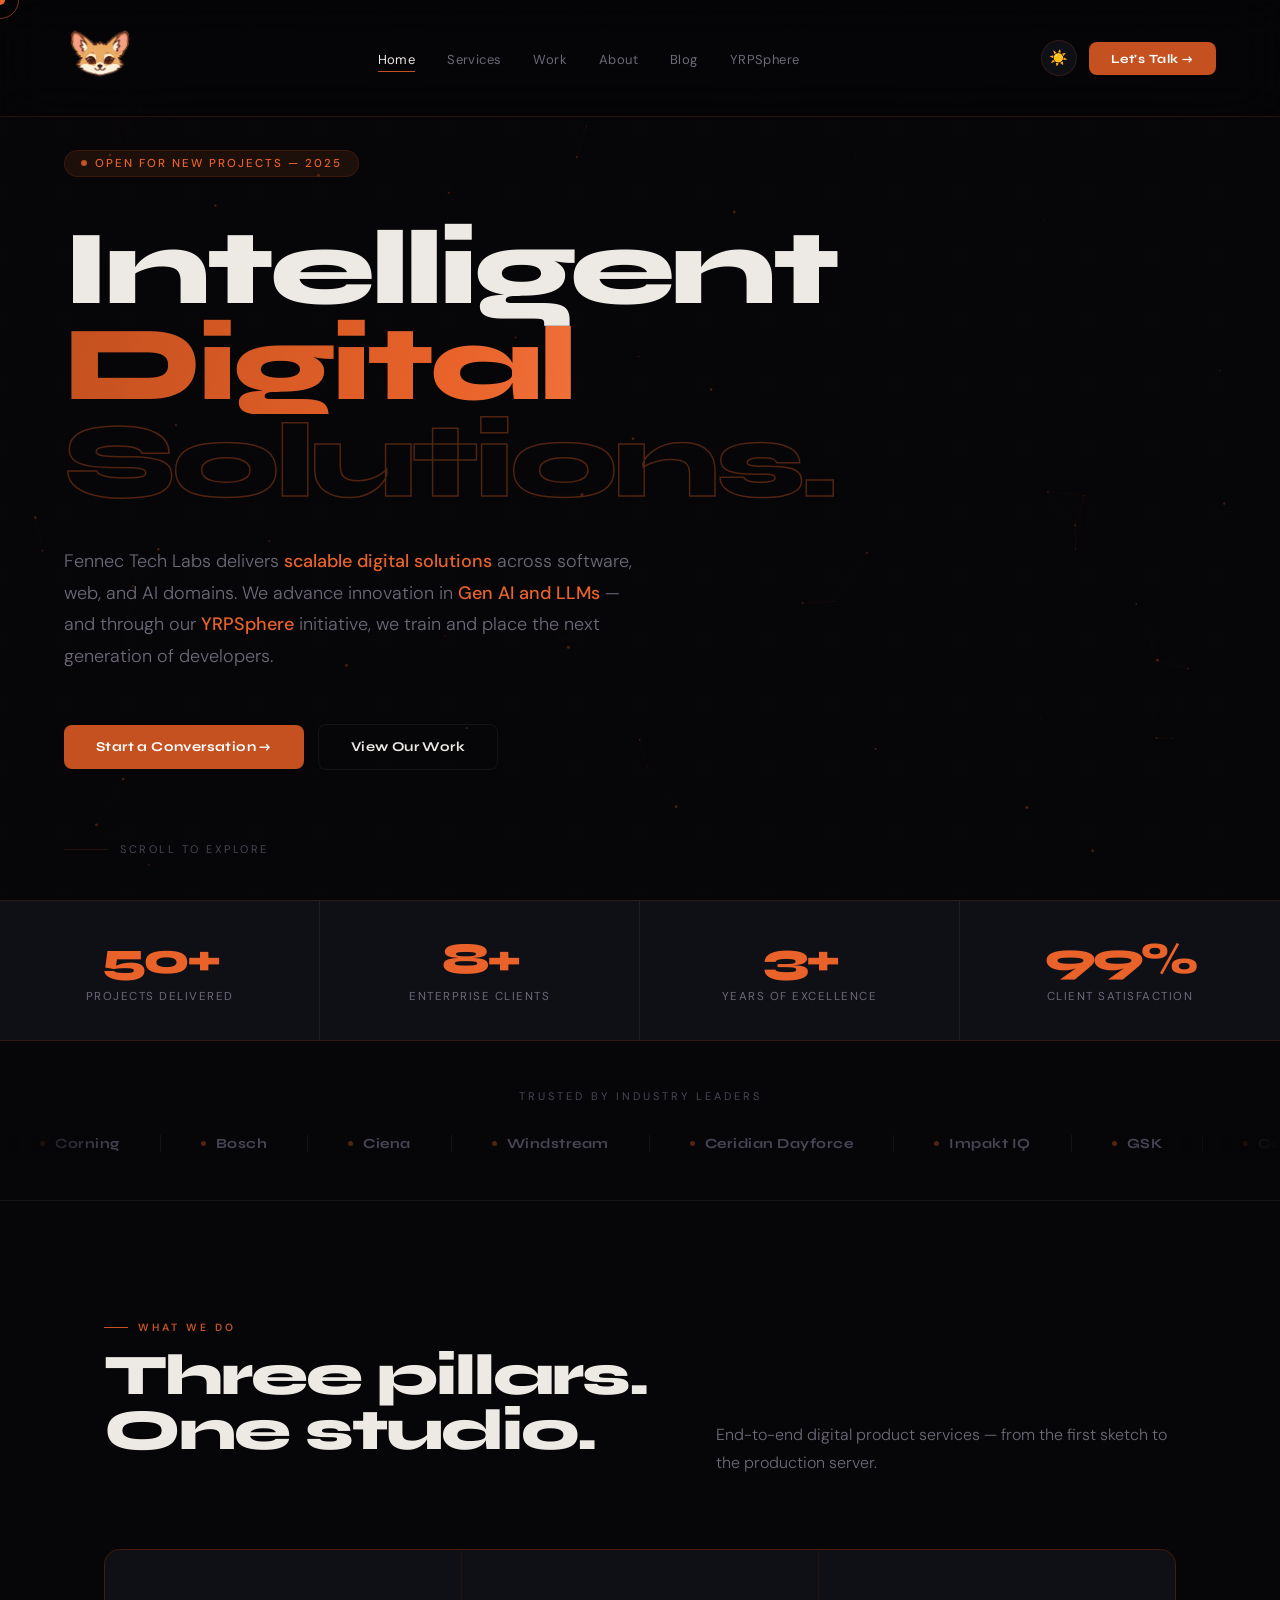
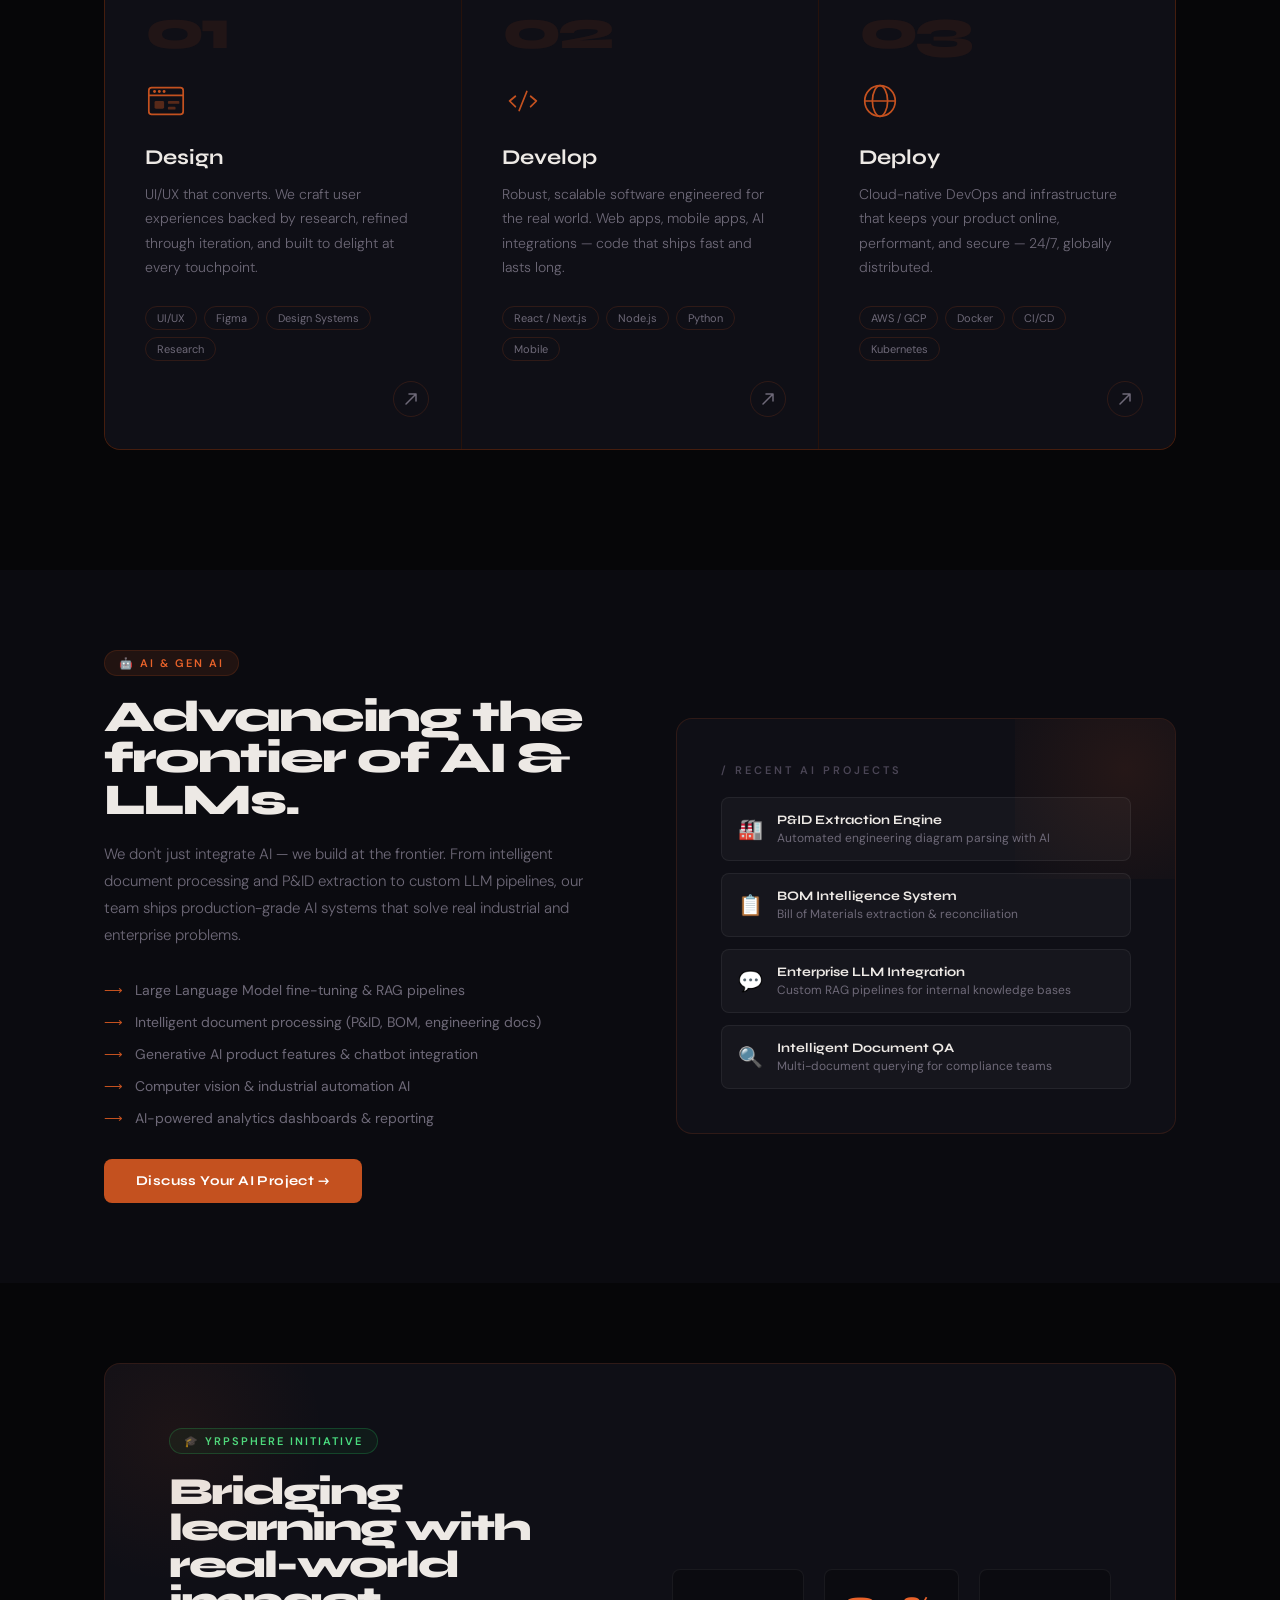
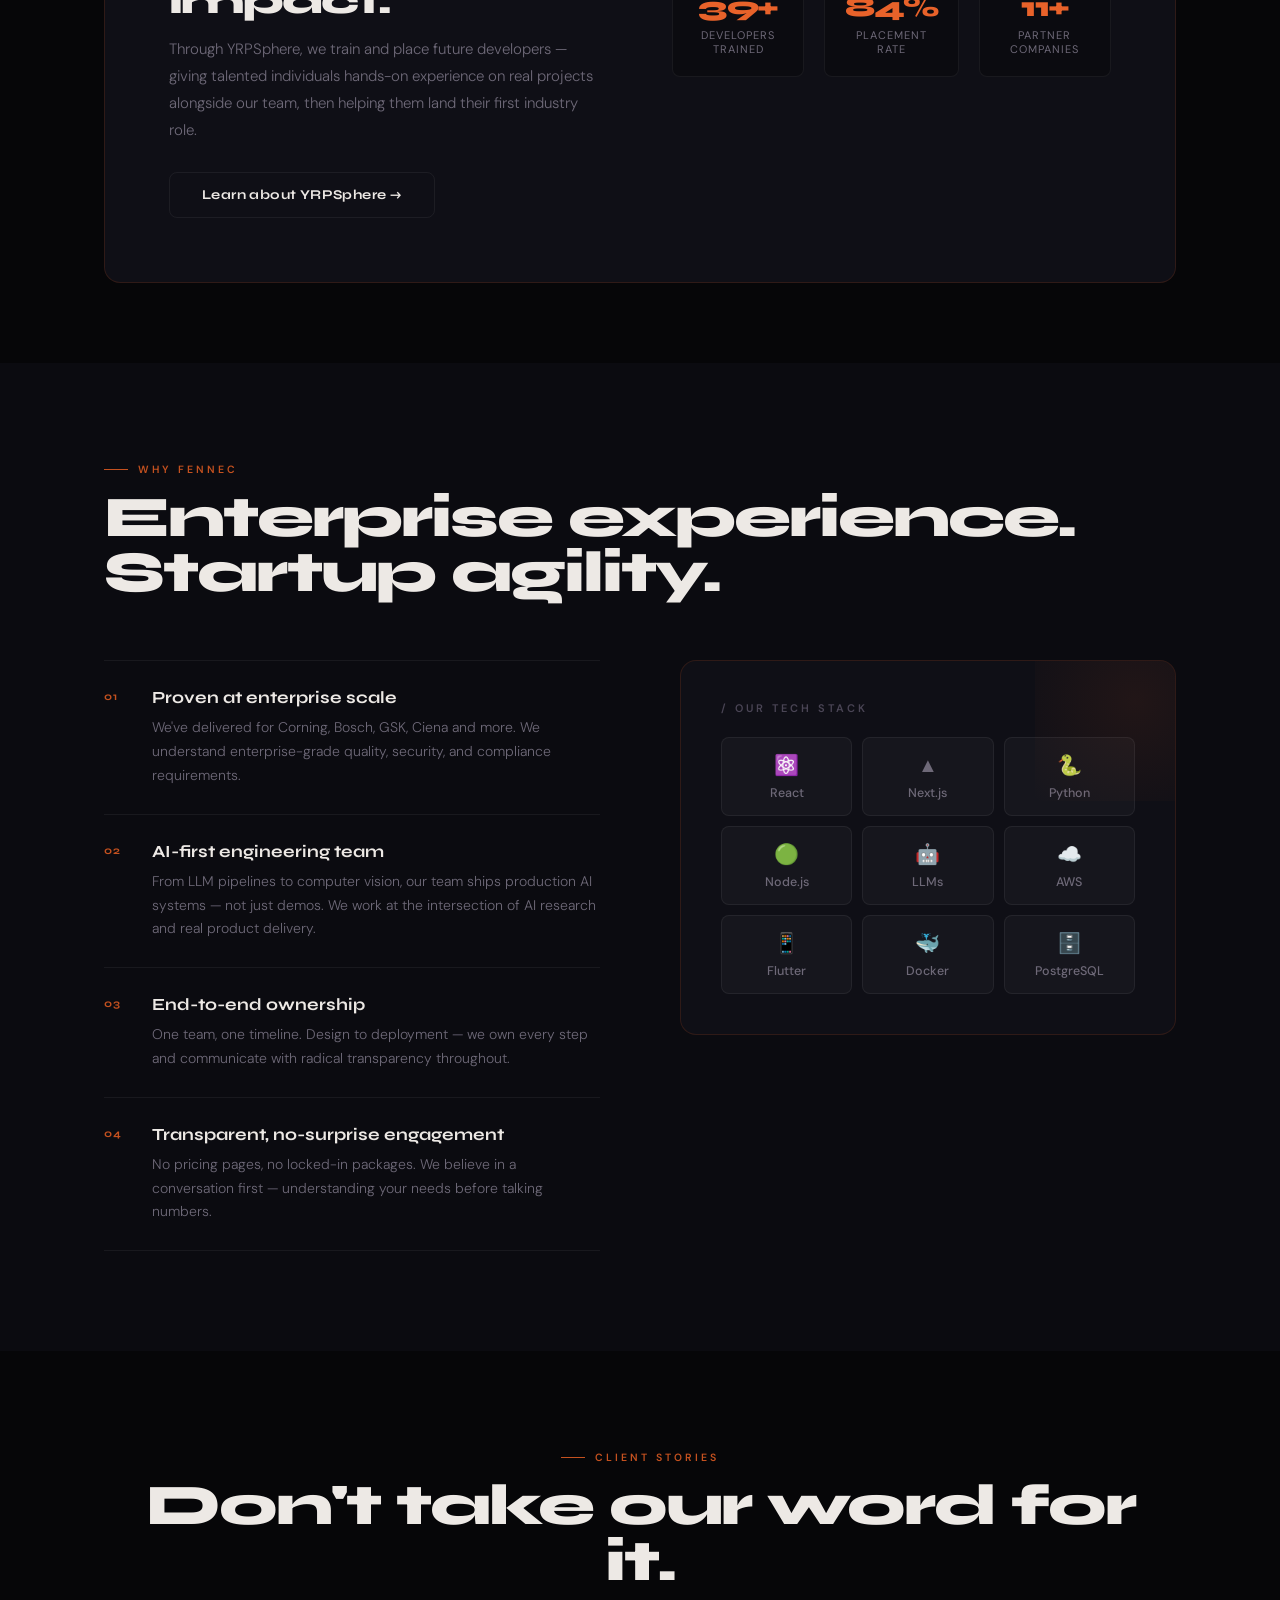
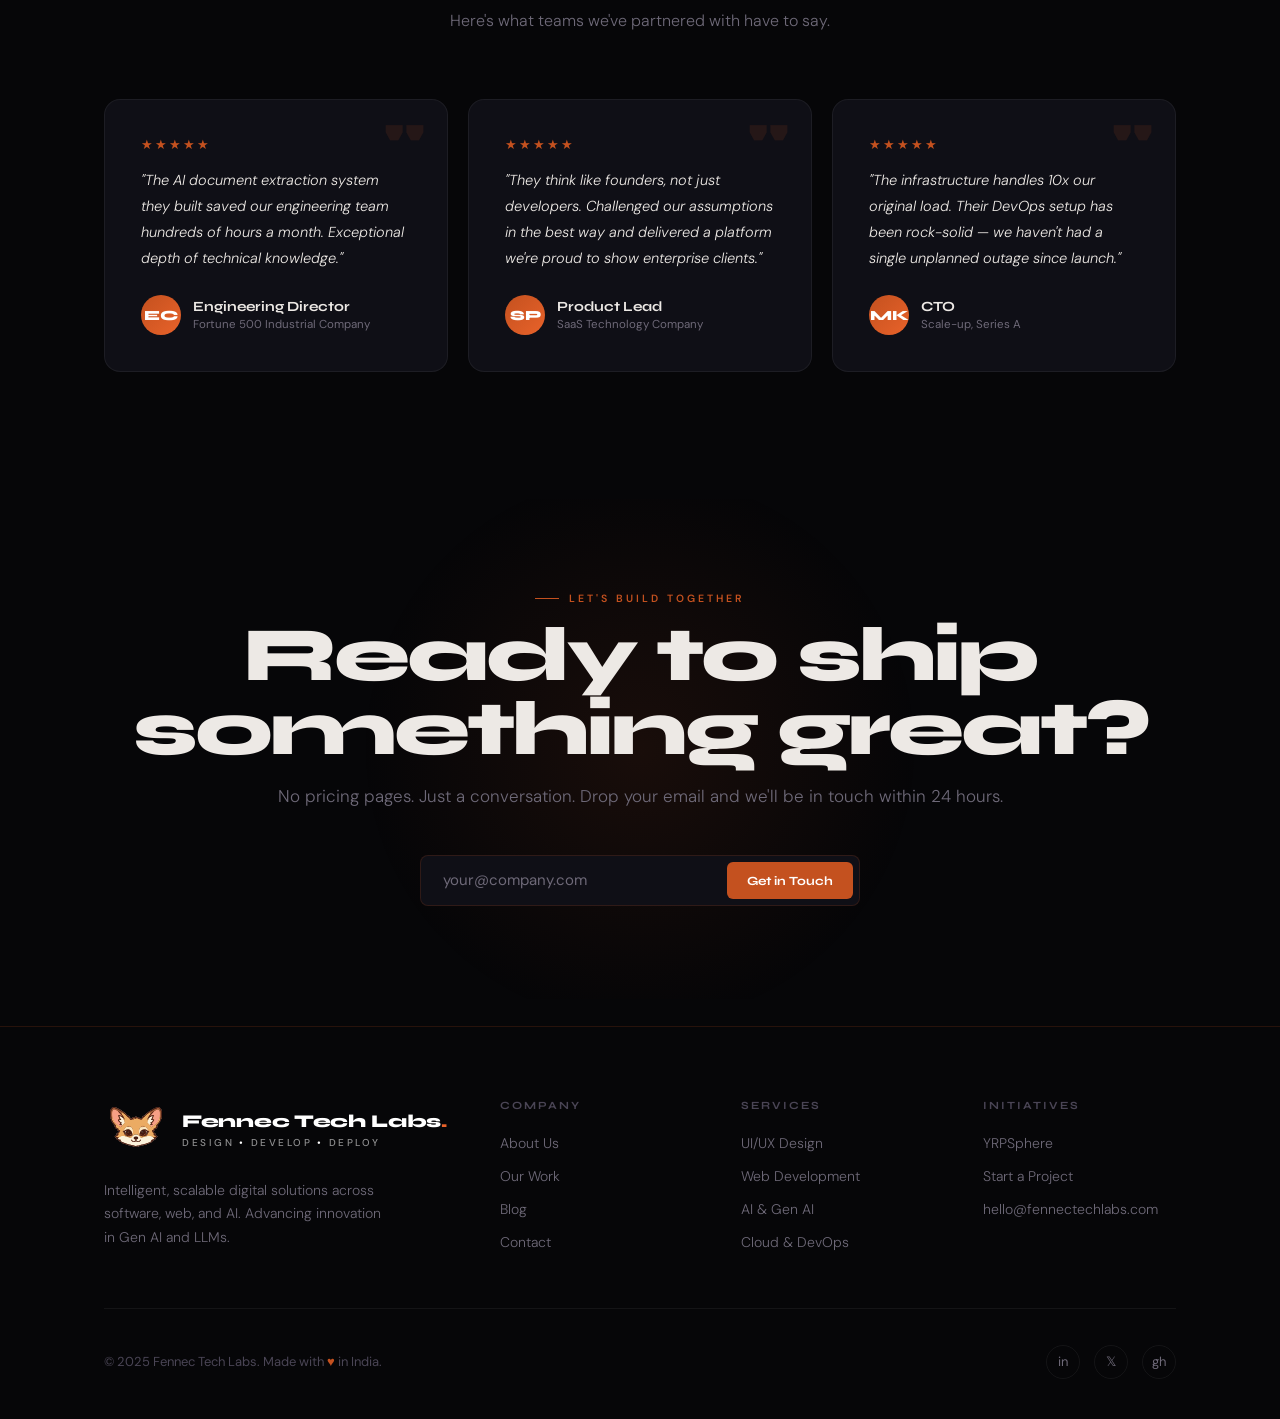
==== index.html @ 101ffbe4 "pushing the code" ====
<!doctype html>
<html lang="en" data-theme="dark">
  <head>
    <meta charset="UTF-8" />
    <meta name="viewport" content="width=device-width,initial-scale=1.0" />
    <meta
      name="description"
      content="Fennec Tech Labs — Intelligent, scalable digital solutions across Software, Web, and AI. Advancing innovation in Gen AI and LLMs."
    />
    <title>Fennec Tech Labs — Design · Develop · Deploy</title>
    <link rel="stylesheet" href="css/global.css" />
    <style>
      /* HERO */
      .hero {
        position: relative;
        z-index: 1;
        min-height: 100vh;
        display: flex;
        align-items: center;
        padding: 140px 64px 120px;
      }
      .hero-content {
        max-width: 880px;
      }
      .hero-badge {
        display: inline-flex;
        align-items: center;
        gap: 8px;
        padding: 5px 16px;
        border: 1px solid var(--border);
        border-radius: 100px;
        font-size: 11.5px;
        color: var(--fox-bright);
        letter-spacing: 2px;
        text-transform: uppercase;
        font-weight: 500;
        margin-bottom: 44px;
        background: var(--fox-dim);
        animation: fadeUp 0.8s ease both;
      }
      .badge-dot {
        width: 6px;
        height: 6px;
        background: var(--fox);
        border-radius: 50%;
        animation: blink 1.5s infinite;
      }
      @keyframes blink {
        0%,
        100% {
          opacity: 1;
          transform: scale(1);
        }
        50% {
          opacity: 0.4;
          transform: scale(0.75);
        }
      }
      .hero-headline {
        font-family: "Syne", sans-serif;
        font-size: clamp(52px, 8.5vw, 106px);
        font-weight: 800;
        line-height: 0.91;
        letter-spacing: -4px;
        margin-bottom: 36px;
        animation: fadeUp 0.8s 0.1s ease both;
      }
      .hero-headline .solid {
        display: block;
        color: var(--text);
      }
      .hero-headline .gradient {
        display: block;
        background: linear-gradient(
          100deg,
          var(--fox) 0%,
          var(--fox-bright) 50%,
          var(--fox-light) 100%
        );
        -webkit-background-clip: text;
        -webkit-text-fill-color: transparent;
        background-clip: text;
      }
      .hero-headline .outline {
        display: block;
        color: transparent;
        -webkit-text-stroke: 1.5px rgba(196, 81, 31, 0.4);
      }
      .hero-sub {
        font-size: 18px;
        color: var(--text-muted);
        line-height: 1.75;
        max-width: 580px;
        margin-bottom: 52px;
        font-weight: 300;
        animation: fadeUp 0.8s 0.2s ease both;
      }
      .hero-sub strong {
        color: var(--fox-bright);
        font-weight: 500;
      }
      .hero-actions {
        display: flex;
        gap: 14px;
        align-items: center;
        animation: fadeUp 0.8s 0.3s ease both;
      }
      .hero-scroll {
        position: absolute;
        bottom: 44px;
        left: 64px;
        display: flex;
        align-items: center;
        gap: 12px;
        font-size: 11px;
        color: var(--text-dim);
        letter-spacing: 2.5px;
        text-transform: uppercase;
        animation: fadeUp 0.8s 0.5s ease both;
      }
      .scroll-bar {
        width: 44px;
        height: 1px;
        background: var(--border);
        position: relative;
        overflow: hidden;
      }
      .scroll-bar::after {
        content: "";
        position: absolute;
        inset: 0;
        background: var(--fox);
        transform: translateX(-100%);
        animation: scrollAnim 2s infinite;
      }
      @keyframes scrollAnim {
        to {
          transform: translateX(200%);
        }
      }
      @keyframes fadeUp {
        from {
          opacity: 0;
          transform: translateY(28px);
        }
        to {
          opacity: 1;
          transform: translateY(0);
        }
      }

      /* STATS */
      .stats-bar {
        position: relative;
        z-index: 1;
        background: var(--surface);
        border-top: 1px solid var(--border);
        border-bottom: 1px solid var(--border);
        display: grid;
        grid-template-columns: repeat(4, 1fr);
      }
      .stat {
        text-align: center;
        padding: 36px 24px;
        border-right: 1px solid var(--border-sub);
      }
      .stat:last-child {
        border-right: none;
      }
      .stat-num {
        font-family: "Syne", sans-serif;
        font-size: 44px;
        font-weight: 800;
        color: var(--fox-bright);
        letter-spacing: -3px;
        line-height: 1;
        margin-bottom: 8px;
      }
      .stat-lbl {
        font-size: 11.5px;
        color: var(--text-muted);
        letter-spacing: 1.5px;
        text-transform: uppercase;
      }

      /* CLIENTS */
      .clients-strip {
        position: relative;
        z-index: 1;
        padding: 48px 0;
        border-bottom: 1px solid var(--border-sub);
      }
      .clients-label {
        text-align: center;
        font-size: 11px;
        letter-spacing: 3px;
        text-transform: uppercase;
        color: var(--text-dim);
        margin-bottom: 32px;
      }
      .marquee-wrap {
        overflow: hidden;
        position: relative;
      }
      .marquee-wrap::before,
      .marquee-wrap::after {
        content: "";
        position: absolute;
        top: 0;
        bottom: 0;
        width: 120px;
        z-index: 2;
      }
      .marquee-wrap::before {
        left: 0;
        background: linear-gradient(to right, var(--bg), transparent);
      }
      .marquee-wrap::after {
        right: 0;
        background: linear-gradient(to left, var(--bg), transparent);
      }
      .marquee-track {
        display: flex;
        gap: 0;
        animation: marquee 30s linear infinite;
        width: max-content;
      }
      @keyframes marquee {
        to {
          transform: translateX(-50%);
        }
      }
      .client-chip {
        display: flex;
        align-items: center;
        gap: 10px;
        padding: 0 40px;
        border-right: 1px solid var(--border-sub);
      }
      .client-chip:last-child {
        border-right: none;
      }
      .client-dot {
        width: 5px;
        height: 5px;
        border-radius: 50%;
        background: var(--fox);
        opacity: 0.4;
        flex-shrink: 0;
      }
      .client-name {
        font-family: "Syne", sans-serif;
        font-size: 14px;
        font-weight: 700;
        color: var(--text-dim);
        white-space: nowrap;
        letter-spacing: 0.5px;
        transition: color var(--transition);
      }
      .client-chip:hover .client-name {
        color: var(--fox-bright);
      }

      /* SERVICES */
      .services {
        padding: 120px 0;
      }
      .services-header {
        display: flex;
        justify-content: space-between;
        align-items: flex-end;
        margin-bottom: 72px;
      }
      .services-grid {
        display: grid;
        grid-template-columns: repeat(3, 1fr);
        gap: 1px;
        background: var(--border);
        border: 1px solid var(--border);
        border-radius: var(--radius-lg);
        overflow: hidden;
      }
      .service-card {
        background: var(--surface);
        padding: 52px 40px 44px;
        position: relative;
        overflow: hidden;
        transition: background var(--transition);
        cursor: none;
      }
      .service-card::before {
        content: "";
        position: absolute;
        inset: 0;
        background: radial-gradient(
          circle at 20% 20%,
          var(--fox-dim),
          transparent 65%
        );
        opacity: 0;
        transition: opacity 0.5s;
      }
      .service-card:hover {
        background: var(--surface2);
      }
      .service-card:hover::before {
        opacity: 1;
      }
      .svc-num {
        font-family: "Syne", sans-serif;
        font-size: 56px;
        font-weight: 800;
        color: rgba(196, 81, 31, 0.1);
        line-height: 1;
        margin-bottom: 22px;
        letter-spacing: -4px;
        transition: color 0.4s;
      }
      .service-card:hover .svc-num {
        color: rgba(196, 81, 31, 0.22);
      }
      .svc-icon {
        width: 42px;
        height: 42px;
        color: var(--fox);
        margin-bottom: 18px;
      }
      .svc-name {
        font-family: "Syne", sans-serif;
        font-size: 21px;
        font-weight: 700;
        margin-bottom: 12px;
        color: var(--text);
      }
      .svc-desc {
        font-size: 14px;
        color: var(--text-muted);
        line-height: 1.75;
        margin-bottom: 26px;
        font-weight: 300;
      }
      .svc-tags {
        display: flex;
        flex-wrap: wrap;
        gap: 7px;
        margin-bottom: 44px;
      }
      .tag {
        font-size: 11px;
        padding: 4px 11px;
        border: 1px solid var(--border);
        border-radius: 100px;
        color: var(--text-muted);
        transition: all var(--transition);
      }
      .service-card:hover .tag {
        border-color: rgba(196, 81, 31, 0.35);
        color: var(--fox-bright);
      }
      .svc-arrow {
        position: absolute;
        bottom: 32px;
        right: 32px;
        width: 36px;
        height: 36px;
        border: 1px solid var(--border);
        border-radius: 50%;
        display: flex;
        align-items: center;
        justify-content: center;
        color: var(--text-muted);
        transition: all 0.35s;
      }
      .service-card:hover .svc-arrow {
        border-color: var(--fox);
        color: var(--fox);
        transform: rotate(-45deg);
      }

      /* AI HIGHLIGHT */
      .ai-band {
        padding: 80px 0;
        background: var(--bg2);
      }
      .ai-inner {
        display: grid;
        grid-template-columns: 1fr 1fr;
        gap: 72px;
        align-items: center;
      }
      .ai-badge {
        display: inline-flex;
        align-items: center;
        gap: 8px;
        padding: 5px 14px;
        border: 1px solid var(--border);
        border-radius: 100px;
        font-size: 11px;
        color: var(--fox-bright);
        letter-spacing: 2px;
        text-transform: uppercase;
        font-weight: 600;
        background: var(--fox-dim);
        margin-bottom: 20px;
      }
      .ai-title {
        font-family: "Syne", sans-serif;
        font-size: clamp(28px, 3.5vw, 44px);
        font-weight: 800;
        letter-spacing: -2px;
        line-height: 0.95;
        color: var(--text);
        margin-bottom: 20px;
      }
      .ai-desc {
        font-size: 15px;
        color: var(--text-muted);
        line-height: 1.8;
        font-weight: 300;
        margin-bottom: 32px;
      }
      .ai-items {
        display: flex;
        flex-direction: column;
        gap: 14px;
      }
      .ai-item {
        display: flex;
        align-items: flex-start;
        gap: 12px;
        font-size: 14px;
        color: var(--text-muted);
      }
      .ai-item::before {
        content: "⟶";
        color: var(--fox);
        font-size: 13px;
        flex-shrink: 0;
        margin-top: 1px;
      }
      .ai-visual {
        background: var(--surface);
        border: 1px solid var(--border);
        border-radius: var(--radius-lg);
        padding: 44px;
        position: relative;
        overflow: hidden;
      }
      .ai-visual::before {
        content: "";
        position: absolute;
        top: -60px;
        right: -60px;
        width: 220px;
        height: 220px;
        background: radial-gradient(
          circle,
          rgba(196, 81, 31, 0.12),
          transparent
        );
      }
      .ai-projects {
        display: flex;
        flex-direction: column;
        gap: 12px;
        position: relative;
        z-index: 1;
      }
      .ai-proj {
        display: flex;
        align-items: center;
        gap: 14px;
        padding: 14px 16px;
        background: rgba(255, 255, 255, 0.03);
        border: 1px solid var(--border-sub);
        border-radius: var(--radius);
        transition: border-color var(--transition);
        cursor: none;
      }
      .ai-proj:hover {
        border-color: var(--fox);
      }
      .ai-proj-icon {
        font-size: 20px;
        flex-shrink: 0;
      }
      .ai-proj-name {
        font-family: "Syne", sans-serif;
        font-size: 13px;
        font-weight: 700;
        color: var(--text);
        margin-bottom: 2px;
      }
      .ai-proj-sub {
        font-size: 12px;
        color: var(--text-muted);
      }

      /* YRPSPHERE */
      .yrp-band {
        padding: 80px 0;
      }
      .yrp-inner {
        background: var(--surface);
        border: 1px solid var(--border);
        border-radius: var(--radius-lg);
        padding: 64px;
        display: grid;
        grid-template-columns: 1fr 1fr;
        gap: 64px;
        align-items: center;
        position: relative;
        overflow: hidden;
      }
      .yrp-inner::before {
        content: "";
        position: absolute;
        top: -80px;
        left: -80px;
        width: 300px;
        height: 300px;
        background: radial-gradient(
          circle,
          rgba(196, 81, 31, 0.08),
          transparent 70%
        );
        pointer-events: none;
      }
      .yrp-badge {
        display: inline-flex;
        align-items: center;
        gap: 8px;
        padding: 5px 14px;
        border: 1px solid rgba(34, 197, 94, 0.25);
        border-radius: 100px;
        font-size: 11px;
        color: #4ade80;
        letter-spacing: 2px;
        text-transform: uppercase;
        font-weight: 600;
        background: rgba(34, 197, 94, 0.06);
        margin-bottom: 20px;
      }
      .yrp-title {
        font-family: "Syne", sans-serif;
        font-size: clamp(26px, 3vw, 40px);
        font-weight: 800;
        letter-spacing: -2px;
        line-height: 0.95;
        color: var(--text);
        margin-bottom: 16px;
      }
      .yrp-desc {
        font-size: 15px;
        color: var(--text-muted);
        line-height: 1.8;
        font-weight: 300;
        margin-bottom: 28px;
      }
      .yrp-stats {
        display: grid;
        grid-template-columns: repeat(3, 1fr);
        gap: 20px;
      }
      .yrp-stat {
        text-align: center;
        padding: 20px;
        background: var(--bg2);
        border: 1px solid var(--border-sub);
        border-radius: var(--radius);
      }
      .yrp-stat-n {
        font-family: "Syne", sans-serif;
        font-size: 28px;
        font-weight: 800;
        color: var(--fox-bright);
        letter-spacing: -1.5px;
      }
      .yrp-stat-l {
        font-size: 11px;
        color: var(--text-muted);
        letter-spacing: 1px;
        text-transform: uppercase;
        margin-top: 4px;
      }

      /* WHY */
      .why {
        padding: 100px 0;
        background: var(--bg2);
      }
      .why-inner {
        display: grid;
        grid-template-columns: 1fr 1fr;
        gap: 80px;
        align-items: start;
        margin-top: 60px;
      }
      .why-items {
        display: flex;
        flex-direction: column;
      }
      .why-item {
        padding: 26px 0;
        border-bottom: 1px solid var(--border-sub);
        display: flex;
        gap: 20px;
        cursor: none;
      }
      .why-item:first-child {
        border-top: 1px solid var(--border-sub);
      }
      .why-n {
        font-family: "Syne", sans-serif;
        font-size: 11px;
        font-weight: 700;
        color: var(--fox);
        min-width: 28px;
        padding-top: 3px;
        letter-spacing: 1px;
      }
      .why-c h3 {
        font-family: "Syne", sans-serif;
        font-size: 17px;
        font-weight: 700;
        margin-bottom: 8px;
        color: var(--text);
        transition: color var(--transition);
      }
      .why-item:hover h3 {
        color: var(--fox-bright);
      }
      .why-c p {
        font-size: 14px;
        color: var(--text-muted);
        line-height: 1.7;
        font-weight: 300;
      }
      .tech-box {
        background: var(--surface);
        border: 1px solid var(--border);
        border-radius: var(--radius-lg);
        padding: 40px;
        position: relative;
        overflow: hidden;
      }
      .tech-box::before {
        content: "";
        position: absolute;
        top: -60px;
        right: -60px;
        width: 200px;
        height: 200px;
        background: radial-gradient(
          circle,
          rgba(196, 81, 31, 0.1),
          transparent
        );
      }
      .tech-box-label {
        font-size: 11px;
        letter-spacing: 3px;
        text-transform: uppercase;
        color: var(--text-dim);
        margin-bottom: 22px;
        font-weight: 600;
      }
      .tech-grid {
        display: grid;
        grid-template-columns: repeat(3, 1fr);
        gap: 10px;
      }
      .tech-pill {
        background: rgba(255, 255, 255, 0.03);
        border: 1px solid var(--border-sub);
        border-radius: var(--radius);
        padding: 14px 10px;
        text-align: center;
        font-size: 12.5px;
        color: var(--text-muted);
        font-weight: 500;
        transition: all var(--transition);
        cursor: none;
      }
      .tech-pill:hover {
        border-color: var(--fox);
        color: var(--fox-bright);
        background: var(--fox-dim);
        transform: translateY(-2px);
      }
      .tech-pill .ti {
        font-size: 20px;
        display: block;
        margin-bottom: 7px;
      }

      /* TESTIMONIALS */
      .testimonials {
        padding: 100px 0;
      }
      .testi-header {
        text-align: center;
        margin-bottom: 64px;
      }
      .testi-header .section-sub {
        margin: 0 auto;
      }
      .testi-grid {
        display: grid;
        grid-template-columns: repeat(3, 1fr);
        gap: 20px;
      }
      .testimonial-card {
        background: var(--surface);
        border: 1px solid var(--border-sub);
        border-radius: var(--radius-lg);
        padding: 36px;
        position: relative;
        overflow: hidden;
        transition: all var(--transition);
        cursor: none;
      }
      .testimonial-card::before {
        content: '"';
        position: absolute;
        top: 14px;
        right: 22px;
        font-family: "Syne", sans-serif;
        font-size: 68px;
        color: var(--fox-dim);
        line-height: 1;
        font-weight: 800;
      }
      .testimonial-card:hover {
        border-color: var(--fox);
        transform: translateY(-4px);
        box-shadow: 0 20px 60px var(--shadow);
      }
      .stars {
        color: var(--fox);
        font-size: 13px;
        margin-bottom: 14px;
        letter-spacing: 2px;
      }
      .testi-text {
        font-size: 14.5px;
        color: var(--text);
        line-height: 1.8;
        margin-bottom: 24px;
        font-weight: 300;
        font-style: italic;
      }
      .testi-author {
        display: flex;
        align-items: center;
        gap: 12px;
      }
      .testi-avatar {
        width: 40px;
        height: 40px;
        border-radius: 50%;
        background: linear-gradient(135deg, var(--fox), var(--fox-bright));
        display: flex;
        align-items: center;
        justify-content: center;
        font-family: "Syne", sans-serif;
        font-weight: 800;
        font-size: 14px;
        color: white;
        flex-shrink: 0;
      }
      .testi-name {
        font-family: "Syne", sans-serif;
        font-size: 14px;
        font-weight: 700;
        color: var(--text);
        margin-bottom: 2px;
      }
      .testi-role {
        font-size: 11.5px;
        color: var(--text-muted);
      }

      /* CTA */
      .cta-band {
        padding: 120px 0;
        text-align: center;
        position: relative;
        overflow: hidden;
      }
      .cta-band::before {
        content: "";
        position: absolute;
        top: 50%;
        left: 50%;
        transform: translate(-50%, -50%);
        width: 700px;
        height: 500px;
        background: radial-gradient(
          circle,
          rgba(196, 81, 31, 0.1),
          transparent 65%
        );
        pointer-events: none;
      }
      .cta-title {
        font-family: "Syne", sans-serif;
        font-size: clamp(38px, 6vw, 78px);
        font-weight: 800;
        letter-spacing: -3px;
        line-height: 0.96;
        margin-bottom: 18px;
        color: var(--text);
        position: relative;
        z-index: 1;
      }
      .cta-sub {
        font-size: 17px;
        color: var(--text-muted);
        margin-bottom: 48px;
        font-weight: 300;
        position: relative;
        z-index: 1;
      }
      .cta-email {
        display: inline-flex;
        align-items: center;
        gap: 12px;
        background: var(--surface);
        border: 1px solid var(--border);
        border-radius: var(--radius);
        padding: 6px 6px 6px 22px;
        max-width: 440px;
        width: 90%;
        position: relative;
        z-index: 1;
        transition: border-color var(--transition);
      }
      .cta-email:focus-within {
        border-color: var(--fox);
        box-shadow: 0 0 24px var(--fox-dim);
      }
      .cta-email input {
        background: none;
        border: none;
        outline: none;
        font-family: "DM Sans", sans-serif;
        font-size: 15px;
        color: var(--text);
        flex: 1;
        min-width: 0;
      }
      .cta-email input::placeholder {
        color: var(--text-muted);
      }
      .cta-email button {
        font-family: "Syne", sans-serif;
        font-size: 12.5px;
        font-weight: 700;
        padding: 11px 20px;
        background: var(--fox);
        color: white;
        border: none;
        border-radius: 6px;
        cursor: none;
        transition: all var(--transition);
      }
      .cta-email button:hover {
        background: var(--fox-bright);
        box-shadow: 0 0 20px var(--fox-glow);
      }

      @media (max-width: 1000px) {
        .ai-inner,
        .yrp-inner,
        .why-inner {
          grid-template-columns: 1fr;
          gap: 48px;
        }
      }
      @media (max-width: 900px) {
        .hero {
          padding: 140px 24px 100px;
        }
        .hero-scroll {
          left: 24px;
        }
        .stats-bar {
          grid-template-columns: repeat(2, 1fr);
        }
        .stat:nth-child(2) {
          border-right: none;
        }
        .stat:nth-child(3) {
          border-right: 1px solid var(--border-sub);
        }
        .services-grid {
          grid-template-columns: 1fr;
        }
        .testi-grid {
          grid-template-columns: 1fr;
        }
        .services-header {
          flex-direction: column;
          gap: 20px;
          align-items: flex-start;
        }
      }
    </style>
  </head>
  <body>
    <div class="cursor" id="cursor"></div>
    <div class="cursor-ring" id="cursorRing"></div>
    <canvas id="grid-canvas"></canvas>

    <nav>
      <a href="index.html" class="fnc-nav-logo">
        <span class="fnc-spark"></span><span class="fnc-spark"></span>
        <span class="fnc-spark"></span><span class="fnc-spark"></span>
        <span class="fnc-spark"></span>
        <img
          src="images/fennec-logo.svg"
          class="fnc-nav-img"
          alt="Fennec Tech Labs"
        />
        <div class="fnc-nav-text">
          <span class="fnc-nav-name"
            >Fennec Tech Labs<span class="fnc-dot">.</span></span
          >
          <span class="fnc-nav-tagline"
            >Design<span class="fnc-bull">•</span>Develop<span class="fnc-bull"
              >•</span
            >Deploy</span
          >
        </div>
      </a>
      <ul class="nav-links">
        <li><a href="index.html" class="active">Home</a></li>
        <li><a href="pages/services.html">Services</a></li>
        <li><a href="pages/portfolio.html">Work</a></li>
        <li><a href="pages/about.html">About</a></li>
        <li><a href="pages/blog.html">Blog</a></li>
        <li><a href="pages/yrpsphere.html">YRPSphere</a></li>
      </ul>
      <div class="nav-right">
        <button
          class="theme-toggle"
          onclick="toggleTheme()"
          title="Toggle theme"
        >
          ☀️
        </button>
        <a href="pages/contact.html" class="nav-cta">Let's Talk →</a>
        <button class="nav-hamburger" aria-label="Menu">
          <span></span><span></span><span></span>
        </button>
      </div>
    </nav>

    <!-- HERO -->
    <section class="hero">
      <div class="hero-content">
        <div class="hero-badge">
          <span class="badge-dot"></span>Open for new projects — 2025
        </div>
        <h1 class="hero-headline">
          <span class="solid">Intelligent</span>
          <span class="gradient">Digital</span>
          <span class="outline">Solutions.</span>
        </h1>
        <p class="hero-sub">
          Fennec Tech Labs delivers
          <strong>scalable digital solutions</strong> across software, web, and
          AI domains. We advance innovation in
          <strong>Gen AI and LLMs</strong> — and through our
          <strong>YRPSphere</strong> initiative, we train and place the next
          generation of developers.
        </p>
        <div class="hero-actions">
          <a href="pages/contact.html" class="btn btn-primary"
            >Start a Conversation →</a
          >
          <a href="pages/portfolio.html" class="btn btn-outline"
            >View Our Work</a
          >
        </div>
      </div>
      <div class="hero-scroll">
        <div class="scroll-bar"></div>
        Scroll to explore
      </div>
    </section>

    <!-- STATS -->
    <div class="stats-bar section-wrap">
      <div class="stat reveal">
        <div class="stat-num" data-count="50" data-suffix="+">0</div>
        <div class="stat-lbl">Projects Delivered</div>
      </div>
      <div class="stat reveal">
        <div class="stat-num" data-count="8" data-suffix="+">0</div>
        <div class="stat-lbl">Enterprise Clients</div>
      </div>
      <div class="stat reveal">
        <div class="stat-num" data-count="3" data-suffix="+">0</div>
        <div class="stat-lbl">Years of Excellence</div>
      </div>
      <div class="stat reveal">
        <div class="stat-num" data-count="99" data-suffix="%">0</div>
        <div class="stat-lbl">Client Satisfaction</div>
      </div>
    </div>

    <!-- CLIENTS — Real companies you've worked with -->
    <div class="clients-strip section-wrap">
      <div class="clients-label">Trusted by industry leaders</div>
      <div class="marquee-wrap">
        <div class="marquee-track">
          <div class="client-chip">
            <span class="client-dot"></span
            ><span class="client-name">Corning</span>
          </div>
          <div class="client-chip">
            <span class="client-dot"></span
            ><span class="client-name">Bosch</span>
          </div>
          <div class="client-chip">
            <span class="client-dot"></span
            ><span class="client-name">Ciena</span>
          </div>
          <div class="client-chip">
            <span class="client-dot"></span
            ><span class="client-name">Windstream</span>
          </div>
          <div class="client-chip">
            <span class="client-dot"></span
            ><span class="client-name">Ceridian Dayforce</span>
          </div>
          <div class="client-chip">
            <span class="client-dot"></span
            ><span class="client-name">Impakt IQ</span>
          </div>
          <div class="client-chip">
            <span class="client-dot"></span><span class="client-name">GSK</span>
          </div>
          <!-- duplicate for seamless loop -->
          <div class="client-chip">
            <span class="client-dot"></span
            ><span class="client-name">Corning</span>
          </div>
          <div class="client-chip">
            <span class="client-dot"></span
            ><span class="client-name">Bosch</span>
          </div>
          <div class="client-chip">
            <span class="client-dot"></span
            ><span class="client-name">Ciena</span>
          </div>
          <div class="client-chip">
            <span class="client-dot"></span
            ><span class="client-name">Windstream</span>
          </div>
          <div class="client-chip">
            <span class="client-dot"></span
            ><span class="client-name">Ceridian Dayforce</span>
          </div>
          <div class="client-chip">
            <span class="client-dot"></span
            ><span class="client-name">Impakt IQ</span>
          </div>
          <div class="client-chip">
            <span class="client-dot"></span><span class="client-name">GSK</span>
          </div>
        </div>
      </div>
    </div>

    <!-- SERVICES -->
    <section class="services section-wrap">
      <div class="container">
        <div class="services-header reveal">
          <div>
            <div class="section-label">What We Do</div>
            <h2 class="section-title">Three pillars.<br />One studio.</h2>
          </div>
          <p class="section-sub">
            End-to-end digital product services — from the first sketch to the
            production server.
          </p>
        </div>
        <div class="services-grid reveal">
          <div class="service-card">
            <div class="svc-num">01</div>
            <svg class="svc-icon" viewBox="0 0 44 44" fill="none">
              <rect
                x="4"
                y="8"
                width="36"
                height="28"
                rx="3"
                stroke="currentColor"
                stroke-width="1.8"
              />
              <path d="M4 16h36" stroke="currentColor" stroke-width="1.8" />
              <circle cx="10" cy="12" r="1.5" fill="currentColor" />
              <circle cx="15" cy="12" r="1.5" fill="currentColor" />
              <circle cx="20" cy="12" r="1.5" fill="currentColor" />
              <rect
                x="10"
                y="22"
                width="10"
                height="8"
                rx="1.5"
                fill="currentColor"
                opacity=".4"
              />
              <rect
                x="24"
                y="22"
                width="12"
                height="3"
                rx="1"
                fill="currentColor"
                opacity=".4"
              />
              <rect
                x="24"
                y="28"
                width="8"
                height="3"
                rx="1"
                fill="currentColor"
                opacity=".4"
              />
            </svg>
            <div class="svc-name">Design</div>
            <p class="svc-desc">
              UI/UX that converts. We craft user experiences backed by research,
              refined through iteration, and built to delight at every
              touchpoint.
            </p>
            <div class="svc-tags">
              <span class="tag">UI/UX</span><span class="tag">Figma</span
              ><span class="tag">Design Systems</span
              ><span class="tag">Research</span>
            </div>
            <div class="svc-arrow">
              <svg width="14" height="14" viewBox="0 0 14 14" fill="none">
                <path
                  d="M2 12L12 2M12 2H5M12 2V9"
                  stroke="currentColor"
                  stroke-width="1.5"
                  stroke-linecap="round"
                />
              </svg>
            </div>
          </div>
          <div class="service-card">
            <div class="svc-num">02</div>
            <svg class="svc-icon" viewBox="0 0 44 44" fill="none">
              <path
                d="M14 17L8 22L14 28"
                stroke="currentColor"
                stroke-width="1.8"
                stroke-linecap="round"
                stroke-linejoin="round"
              />
              <path
                d="M30 17L36 22L30 28"
                stroke="currentColor"
                stroke-width="1.8"
                stroke-linecap="round"
                stroke-linejoin="round"
              />
              <path
                d="M26 12L18 32"
                stroke="currentColor"
                stroke-width="1.8"
                stroke-linecap="round"
              />
            </svg>
            <div class="svc-name">Develop</div>
            <p class="svc-desc">
              Robust, scalable software engineered for the real world. Web apps,
              mobile apps, AI integrations — code that ships fast and lasts
              long.
            </p>
            <div class="svc-tags">
              <span class="tag">React / Next.js</span
              ><span class="tag">Node.js</span><span class="tag">Python</span
              ><span class="tag">Mobile</span>
            </div>
            <div class="svc-arrow">
              <svg width="14" height="14" viewBox="0 0 14 14" fill="none">
                <path
                  d="M2 12L12 2M12 2H5M12 2V9"
                  stroke="currentColor"
                  stroke-width="1.5"
                  stroke-linecap="round"
                />
              </svg>
            </div>
          </div>
          <div class="service-card">
            <div class="svc-num">03</div>
            <svg class="svc-icon" viewBox="0 0 44 44" fill="none">
              <path
                d="M22 6C13 6 6 13 6 22s7 16 16 16 16-7 16-16S31 6 22 6Z"
                stroke="currentColor"
                stroke-width="1.8"
              />
              <path
                d="M22 6c-4 0-8 7-8 16s4 16 8 16 8-7 8-16-4-16-8-16Z"
                stroke="currentColor"
                stroke-width="1.8"
              />
              <path d="M6 22h32" stroke="currentColor" stroke-width="1.8" />
            </svg>
            <div class="svc-name">Deploy</div>
            <p class="svc-desc">
              Cloud-native DevOps and infrastructure that keeps your product
              online, performant, and secure — 24/7, globally distributed.
            </p>
            <div class="svc-tags">
              <span class="tag">AWS / GCP</span><span class="tag">Docker</span
              ><span class="tag">CI/CD</span><span class="tag">Kubernetes</span>
            </div>
            <div class="svc-arrow">
              <svg width="14" height="14" viewBox="0 0 14 14" fill="none">
                <path
                  d="M2 12L12 2M12 2H5M12 2V9"
                  stroke="currentColor"
                  stroke-width="1.5"
                  stroke-linecap="round"
                />
              </svg>
            </div>
          </div>
        </div>
      </div>
    </section>

    <!-- AI / GEN AI HIGHLIGHT -->
    <section class="ai-band section-wrap">
      <div class="container">
        <div class="ai-inner">
          <div class="reveal-left">
            <div class="ai-badge">🤖 AI & Gen AI</div>
            <h2 class="ai-title">Advancing the frontier of AI & LLMs.</h2>
            <p class="ai-desc">
              We don't just integrate AI — we build at the frontier. From
              intelligent document processing and P&ID extraction to custom LLM
              pipelines, our team ships production-grade AI systems that solve
              real industrial and enterprise problems.
            </p>
            <div class="ai-items">
              <div class="ai-item">
                Large Language Model fine-tuning & RAG pipelines
              </div>
              <div class="ai-item">
                Intelligent document processing (P&ID, BOM, engineering docs)
              </div>
              <div class="ai-item">
                Generative AI product features & chatbot integration
              </div>
              <div class="ai-item">
                Computer vision & industrial automation AI
              </div>
              <div class="ai-item">
                AI-powered analytics dashboards & reporting
              </div>
            </div>
            <a
              href="pages/contact.html"
              class="btn btn-primary"
              style="margin-top: 32px"
              >Discuss Your AI Project →</a
            >
          </div>
          <div class="reveal-right">
            <div class="ai-visual">
              <div class="tech-box-label" style="margin-bottom: 20px">
                / Recent AI Projects
              </div>
              <div class="ai-projects">
                <div class="ai-proj">
                  <span class="ai-proj-icon">🏭</span>
                  <div>
                    <div class="ai-proj-name">P&ID Extraction Engine</div>
                    <div class="ai-proj-sub">
                      Automated engineering diagram parsing with AI
                    </div>
                  </div>
                </div>
                <div class="ai-proj">
                  <span class="ai-proj-icon">📋</span>
                  <div>
                    <div class="ai-proj-name">BOM Intelligence System</div>
                    <div class="ai-proj-sub">
                      Bill of Materials extraction & reconciliation
                    </div>
                  </div>
                </div>
                <div class="ai-proj">
                  <span class="ai-proj-icon">💬</span>
                  <div>
                    <div class="ai-proj-name">Enterprise LLM Integration</div>
                    <div class="ai-proj-sub">
                      Custom RAG pipelines for internal knowledge bases
                    </div>
                  </div>
                </div>
                <div class="ai-proj">
                  <span class="ai-proj-icon">🔍</span>
                  <div>
                    <div class="ai-proj-name">Intelligent Document QA</div>
                    <div class="ai-proj-sub">
                      Multi-document querying for compliance teams
                    </div>
                  </div>
                </div>
              </div>
            </div>
          </div>
        </div>
      </div>
    </section>

    <!-- YRPSPHERE -->
    <section class="yrp-band section-wrap">
      <div class="container">
        <div class="yrp-inner reveal">
          <div>
            <div class="yrp-badge">🎓 YRPSphere Initiative</div>
            <h2 class="yrp-title">Bridging learning with real-world impact.</h2>
            <p class="yrp-desc">
              Through YRPSphere, we train and place future developers — giving
              talented individuals hands-on experience on real projects
              alongside our team, then helping them land their first industry
              role.
            </p>
            <a href="pages/contact.html" class="btn btn-outline"
              >Learn about YRPSphere →</a
            >
          </div>
          <div class="yrp-stats">
            <div class="yrp-stat">
              <div class="yrp-stat-n" data-count="40" data-suffix="+">0</div>
              <div class="yrp-stat-l">Developers Trained</div>
            </div>
            <div class="yrp-stat">
              <div class="yrp-stat-n" data-count="85" data-suffix="%">0</div>
              <div class="yrp-stat-l">Placement Rate</div>
            </div>
            <div class="yrp-stat">
              <div class="yrp-stat-n" data-count="12" data-suffix="+">0</div>
              <div class="yrp-stat-l">Partner Companies</div>
            </div>
          </div>
        </div>
      </div>
    </section>

    <!-- WHY -->
    <section class="why section-wrap">
      <div class="container">
        <div class="section-label reveal">Why Fennec</div>
        <h2 class="section-title reveal">
          Enterprise experience.<br />Startup agility.
        </h2>
        <div class="why-inner">
          <div class="why-items reveal-left">
            <div class="why-item">
              <div class="why-n">01</div>
              <div class="why-c">
                <h3>Proven at enterprise scale</h3>
                <p>
                  We've delivered for Corning, Bosch, GSK, Ciena and more. We
                  understand enterprise-grade quality, security, and compliance
                  requirements.
                </p>
              </div>
            </div>
            <div class="why-item">
              <div class="why-n">02</div>
              <div class="why-c">
                <h3>AI-first engineering team</h3>
                <p>
                  From LLM pipelines to computer vision, our team ships
                  production AI systems — not just demos. We work at the
                  intersection of AI research and real product delivery.
                </p>
              </div>
            </div>
            <div class="why-item">
              <div class="why-n">03</div>
              <div class="why-c">
                <h3>End-to-end ownership</h3>
                <p>
                  One team, one timeline. Design to deployment — we own every
                  step and communicate with radical transparency throughout.
                </p>
              </div>
            </div>
            <div class="why-item">
              <div class="why-n">04</div>
              <div class="why-c">
                <h3>Transparent, no-surprise engagement</h3>
                <p>
                  No pricing pages, no locked-in packages. We believe in a
                  conversation first — understanding your needs before talking
                  numbers.
                </p>
              </div>
            </div>
          </div>
          <div class="reveal-right">
            <div class="tech-box">
              <div class="tech-box-label">/ Our Tech Stack</div>
              <div class="tech-grid">
                <div class="tech-pill"><span class="ti">⚛️</span>React</div>
                <div class="tech-pill"><span class="ti">▲</span>Next.js</div>
                <div class="tech-pill"><span class="ti">🐍</span>Python</div>
                <div class="tech-pill"><span class="ti">🟢</span>Node.js</div>
                <div class="tech-pill"><span class="ti">🤖</span>LLMs</div>
                <div class="tech-pill"><span class="ti">☁️</span>AWS</div>
                <div class="tech-pill"><span class="ti">📱</span>Flutter</div>
                <div class="tech-pill"><span class="ti">🐳</span>Docker</div>
                <div class="tech-pill">
                  <span class="ti">🗄️</span>PostgreSQL
                </div>
              </div>
            </div>
          </div>
        </div>
      </div>
    </section>

    <!-- TESTIMONIALS -->
    <section class="testimonials section-wrap">
      <div class="container">
        <div class="testi-header reveal">
          <div class="section-label" style="justify-content: center">
            Client Stories
          </div>
          <h2 class="section-title">Don't take our word for it.</h2>
          <p class="section-sub">
            Here's what teams we've partnered with have to say.
          </p>
        </div>
        <div class="testi-grid">
          <div class="testimonial-card reveal">
            <div class="stars">★★★★★</div>
            <p class="testi-text">
              "The AI document extraction system they built saved our
              engineering team hundreds of hours a month. Exceptional depth of
              technical knowledge."
            </p>
            <div class="testi-author">
              <div class="testi-avatar">EC</div>
              <div>
                <div class="testi-name">Engineering Director</div>
                <div class="testi-role">Fortune 500 Industrial Company</div>
              </div>
            </div>
          </div>
          <div class="testimonial-card reveal">
            <div class="stars">★★★★★</div>
            <p class="testi-text">
              "They think like founders, not just developers. Challenged our
              assumptions in the best way and delivered a platform we're proud
              to show enterprise clients."
            </p>
            <div class="testi-author">
              <div class="testi-avatar">SP</div>
              <div>
                <div class="testi-name">Product Lead</div>
                <div class="testi-role">SaaS Technology Company</div>
              </div>
            </div>
          </div>
          <div class="testimonial-card reveal">
            <div class="stars">★★★★★</div>
            <p class="testi-text">
              "The infrastructure handles 10x our original load. Their DevOps
              setup has been rock-solid — we haven't had a single unplanned
              outage since launch."
            </p>
            <div class="testi-author">
              <div class="testi-avatar">MK</div>
              <div>
                <div class="testi-name">CTO</div>
                <div class="testi-role">Scale-up, Series A</div>
              </div>
            </div>
          </div>
        </div>
      </div>
    </section>

    <!-- CTA -->
    <section class="cta-band section-wrap">
      <div class="container">
        <div class="section-label reveal" style="justify-content: center">
          Let's Build Together
        </div>
        <h2 class="cta-title reveal">Ready to ship<br />something great?</h2>
        <p class="cta-sub reveal">
          No pricing pages. Just a conversation. Drop your email and we'll be in
          touch within 24 hours.
        </p>
        <div class="cta-email reveal">
          <input type="email" id="heroEmail" placeholder="your@company.com" />
          <button onclick="submitQuickEmail()">Get in Touch</button>
        </div>
      </div>
    </section>

    <!-- FOOTER -->
    <footer class="section-wrap">
      <div class="container">
        <div class="footer-grid">
          <div class="footer-brand">
            <div class="footer-logo-wrap">
              <img
                src="images/fennec-logo.svg"
                alt="Fennec Tech Labs"
                class="footer-logo-img"
              />
              <div class="footer-logo-text">
                <span class="footer-brand-name"
                  >Fennec Tech Labs<span class="footer-brand-dot">.</span></span
                >
                <span class="footer-brand-tagline"
                  >Design<span class="footer-bull">•</span>Develop<span
                    class="footer-bull"
                    >•</span
                  >Deploy</span
                >
              </div>
            </div>
            <p>
              Intelligent, scalable digital solutions across software, web, and
              AI. Advancing innovation in Gen AI and LLMs.
            </p>
          </div>
          <div class="footer-col">
            <h4>Company</h4>
            <ul>
              <li><a href="pages/about.html">About Us</a></li>
              <li><a href="pages/portfolio.html">Our Work</a></li>
              <li><a href="pages/blog.html">Blog</a></li>
              <li><a href="pages/contact.html">Contact</a></li>
            </ul>
          </div>
          <div class="footer-col">
            <h4>Services</h4>
            <ul>
              <li><a href="pages/services.html">UI/UX Design</a></li>
              <li><a href="pages/services.html">Web Development</a></li>
              <li><a href="pages/services.html">AI & Gen AI</a></li>
              <li><a href="pages/services.html">Cloud & DevOps</a></li>
            </ul>
          </div>
          <div class="footer-col">
            <h4>Initiatives</h4>
            <ul>
              <li><a href="pages/contact.html">YRPSphere</a></li>
              <li><a href="pages/contact.html">Start a Project</a></li>
              <li>
                <a href="mailto:hello@fennectechlabs.com"
                  >hello@fennectechlabs.com</a
                >
              </li>
            </ul>
          </div>
        </div>
        <div class="footer-bottom">
          <div class="footer-copy">
            © 2025 Fennec Tech Labs. Made with <span>♥</span> in India.
          </div>
          <div class="footer-socials">
            <a href="#" title="LinkedIn">in</a>
            <a href="#" title="Twitter/X">𝕏</a>
            <a href="#" title="GitHub">gh</a>
          </div>
        </div>
      </div>
    </footer>

    <script src="js/global.js"></script>
    <script>
      const SHEET_URL =
        "https://script.google.com/macros/s/AKfycbzmyO9-6W6xzQlaZLF8-ejCDDI7e7ID9I5Fd7TgjD6kwbdwnH2TH1Vf1HSTzSR_udxKvQ/exec";

      async function postToSheet(payload) {
        const res = await fetch(SHEET_URL, {
          method: "POST",
          mode: "no-cors",
          headers: { "Content-Type": "application/json" },
          body: JSON.stringify({
            ...payload,
            timestamp: new Date().toISOString(),
          }),
        });
        return true;
      }

      async function submitQuickEmail() {
        const input = document.getElementById("heroEmail");
        const email = input.value.trim();
        if (!email || !email.includes("@")) {
          showToast("Please enter a valid email address.", "⚠️");
          return;
        }
        try {
          await postToSheet({ email, source: "Hero CTA", page: "Home" });
          showToast("Got it! We'll reach out within 24 hours. 🦊", "✓");
          input.value = "";
        } catch (e) {
          showToast(
            "Something went wrong. Email us at hello@fennectechlabs.com",
            "⚠️",
          );
        }
      }
    </script>
  </body>
</html>
---- css/global.css ----
@import url('https://fonts.googleapis.com/css2?family=Syne:wght@400;500;600;700;800&family=DM+Sans:ital,opsz,wght@0,9..40,300;0,9..40,400;0,9..40,500;1,9..40,300&display=swap');

:root {
  --fox:#C4511F; --fox-bright:#E8622A; --fox-light:#ff8c5a;
  --fox-glow:rgba(196,81,31,0.45); --fox-dim:rgba(196,81,31,0.12);
  --bg:#060608; --bg2:#0b0b10; --surface:#0f0f16; --surface2:#141420;
  --border:rgba(196,81,31,0.18); --border-sub:rgba(255,255,255,0.06);
  --text:#ede9e5; --text-muted:#6e6978; --text-dim:#4a4555; --white:#ffffff;
  --shadow:rgba(0,0,0,0.5); --radius:8px; --radius-lg:16px;
  --transition:0.3s cubic-bezier(0.4,0,0.2,1);
}
[data-theme="light"] {
  --bg:#faf9f7; --bg2:#f0ede9; --surface:#ffffff; --surface2:#f5f2ee;
  --border:rgba(196,81,31,0.22); --border-sub:rgba(0,0,0,0.07);
  --text:#1c1510; --text-muted:#6b6258; --text-dim:#a09488;
  --white:#1c1510; --shadow:rgba(0,0,0,0.1); --fox-dim:rgba(196,81,31,0.07);
}
*,*::before,*::after{box-sizing:border-box;margin:0;padding:0;}
html{scroll-behavior:smooth;}
body{font-family:'DM Sans',sans-serif;background:var(--bg);color:var(--text);overflow-x:hidden;cursor:none;-webkit-font-smoothing:antialiased;transition:background .35s,color .35s;}

.cursor{position:fixed;width:10px;height:10px;background:var(--fox-bright);border-radius:50%;pointer-events:none;z-index:9999;transform:translate(-50%,-50%);transition:width .25s,height .25s;}
.cursor-ring{position:fixed;width:38px;height:38px;border:1.5px solid rgba(232,98,42,0.5);border-radius:50%;pointer-events:none;z-index:9998;transform:translate(-50%,-50%);transition:width .3s,height .3s;}
.cursor.hovered{width:18px;height:18px;}
.cursor-ring.hovered{width:56px;height:56px;opacity:.4;}
#grid-canvas{position:fixed;inset:0;z-index:0;pointer-events:none;}
::-webkit-scrollbar{width:3px;}::-webkit-scrollbar-track{background:var(--bg);}::-webkit-scrollbar-thumb{background:var(--fox);border-radius:3px;}

nav{position:fixed;top:0;left:0;right:0;z-index:200;display:flex;align-items:center;justify-content:space-between;padding:18px 64px;background:rgba(6,6,8,0.82);backdrop-filter:blur(24px);border-bottom:1px solid var(--border);transition:padding var(--transition),background .35s;}
[data-theme="light"] nav{background:rgba(250,249,247,0.88);}
nav.scrolled{padding:12px 64px;}
.nav-logo{display:flex;align-items:center;gap:11px;text-decoration:none;}
.nav-logo img{height:34px;width:auto;object-fit:contain;}
.nav-links{display:flex;gap:32px;list-style:none;align-items:center;}
.nav-links a{font-size:13px;font-weight:400;color:var(--text-muted);text-decoration:none;letter-spacing:.4px;transition:color var(--transition);position:relative;}
.nav-links a::after{content:'';position:absolute;bottom:-4px;left:0;width:0;height:1px;background:var(--fox);transition:width var(--transition);}
.nav-links a:hover,.nav-links a.active{color:var(--text);}
.nav-links a:hover::after,.nav-links a.active::after{width:100%;}
.nav-right{display:flex;align-items:center;gap:12px;}
.theme-toggle{width:36px;height:36px;border-radius:50%;border:1px solid var(--border);background:var(--surface);display:flex;align-items:center;justify-content:center;cursor:none;font-size:15px;transition:all var(--transition);flex-shrink:0;}
.theme-toggle:hover{border-color:var(--fox);background:var(--fox-dim);transform:rotate(20deg);}
.nav-cta{font-family:'Syne',sans-serif;font-size:12.5px;font-weight:700;padding:9px 22px;background:var(--fox);color:white;border:none;border-radius:var(--radius);cursor:none;letter-spacing:.5px;text-decoration:none;transition:background var(--transition),box-shadow var(--transition),transform var(--transition);white-space:nowrap;}
.nav-cta:hover{background:var(--fox-bright);box-shadow:0 0 28px var(--fox-glow);transform:translateY(-1px);}
.nav-hamburger{display:none;flex-direction:column;gap:5px;cursor:none;padding:4px;background:none;border:none;}
.nav-hamburger span{display:block;width:24px;height:1.5px;background:var(--text);border-radius:2px;transition:all .3s;}

.btn{display:inline-flex;align-items:center;gap:8px;font-family:'Syne',sans-serif;font-weight:700;font-size:13.5px;padding:14px 32px;border-radius:var(--radius);cursor:none;text-decoration:none;letter-spacing:.4px;transition:all var(--transition);border:none;}
.btn-primary{background:var(--fox);color:white;}
.btn-primary:hover{background:var(--fox-bright);box-shadow:0 0 44px var(--fox-glow);transform:translateY(-2px);}
.btn-outline{background:transparent;color:var(--text);border:1px solid var(--border-sub);}
.btn-outline:hover{border-color:var(--fox);color:var(--fox-bright);background:var(--fox-dim);}

.section-wrap{position:relative;z-index:1;}
.container{max-width:1200px;margin:0 auto;padding:0 64px;}
.section-label{font-size:10.5px;letter-spacing:3px;text-transform:uppercase;color:var(--fox);font-weight:600;margin-bottom:14px;display:flex;align-items:center;gap:10px;}
.section-label::before{content:'';width:24px;height:1px;background:var(--fox);}
.section-title{font-family:'Syne',sans-serif;font-size:clamp(34px,4.5vw,58px);font-weight:800;letter-spacing:-2px;line-height:.96;margin-bottom:18px;color:var(--text);}
.section-sub{font-size:16px;color:var(--text-muted);line-height:1.75;max-width:460px;font-weight:300;}

.reveal{opacity:0;transform:translateY(36px);transition:opacity .7s ease,transform .7s ease;}
.reveal.visible{opacity:1;transform:translateY(0);}
.reveal-left{opacity:0;transform:translateX(-36px);transition:opacity .7s ease,transform .7s ease;}
.reveal-left.visible{opacity:1;transform:translateX(0);}
.reveal-right{opacity:0;transform:translateX(36px);transition:opacity .7s ease,transform .7s ease;}
.reveal-right.visible{opacity:1;transform:translateX(0);}

.page-hero{padding:160px 0 100px;border-bottom:1px solid var(--border);}
.page-hero-sub{font-size:18px;color:var(--text-muted);line-height:1.75;font-weight:300;max-width:600px;}

footer{position:relative;z-index:1;border-top:1px solid var(--border);padding:72px 0 40px;}
.footer-grid{display:grid;grid-template-columns:1.8fr 1fr 1fr 1fr;gap:48px;padding-bottom:56px;border-bottom:1px solid var(--border-sub);margin-bottom:36px;}
.footer-brand img{height:64px;width:auto;object-fit:contain;margin-bottom:0;}
.footer-brand p{font-size:14px;color:var(--text-muted);line-height:1.7;font-weight:300;max-width:280px;}
.footer-logo-wrap{display:flex;align-items:center;gap:14px;margin-bottom:16px;}
.footer-logo-img{width:68px;height:68px;object-fit:contain;flex-shrink:0;}
.footer-logo-text{display:flex;flex-direction:column;justify-content:center;}
/* ── Footer brand logo text ── */
.footer-brand-name{font-family:'Syne',sans-serif;font-size:18px;font-weight:800;letter-spacing:-.3px;line-height:1.1;color:#ffffff;}
.footer-brand-dot{color:#E8622A;}
.footer-brand-tagline{font-size:10px;letter-spacing:2.5px;text-transform:uppercase;margin-top:4px;font-weight:500;color:rgba(255,255,255,0.55);}
/* Footer — light mode */
[data-theme="light"] .footer-brand-name{color:var(--fox);}
[data-theme="light"] .footer-brand-dot{color:var(--fox);}
[data-theme="light"] .footer-brand-tagline{color:var(--text-muted);}
.footer-col h4{font-family:'Syne',sans-serif;font-size:11px;font-weight:700;letter-spacing:2px;text-transform:uppercase;color:var(--text-dim);margin-bottom:20px;}
.footer-col ul{list-style:none;display:flex;flex-direction:column;gap:12px;}
.footer-col ul a{font-size:14px;color:var(--text-muted);text-decoration:none;transition:color var(--transition);font-weight:300;}
.footer-col ul a:hover{color:var(--fox-bright);}
.footer-bottom{display:flex;justify-content:space-between;align-items:center;}
.footer-copy{font-size:13px;color:var(--text-dim);}
.footer-copy span{color:var(--fox);}
.footer-socials{display:flex;gap:14px;}
.footer-socials a{width:34px;height:34px;border:1px solid var(--border-sub);border-radius:50%;display:flex;align-items:center;justify-content:center;color:var(--text-muted);text-decoration:none;font-size:13px;transition:all var(--transition);}
.footer-socials a:hover{border-color:var(--fox);color:var(--fox-bright);background:var(--fox-dim);}

.toast{position:fixed;bottom:32px;right:32px;z-index:9000;background:var(--surface);border:1px solid var(--fox);border-radius:var(--radius);padding:16px 24px;font-size:14px;color:var(--text);display:flex;align-items:center;gap:12px;transform:translateY(80px);opacity:0;transition:all .4s cubic-bezier(.34,1.56,.64,1);box-shadow:0 8px 40px var(--shadow);}
.toast.show{transform:translateY(0);opacity:1;}
.toast-icon{color:var(--fox-bright);font-size:18px;}

@media(max-width:900px){nav{padding:16px 24px;}nav.scrolled{padding:12px 24px;}.nav-links{display:none;}.nav-hamburger{display:flex;}.container{padding:0 24px;}.footer-grid{grid-template-columns:1fr 1fr;}}
@media(max-width:600px){.footer-grid{grid-template-columns:1fr;}.footer-bottom{flex-direction:column;gap:20px;}}

/* ── Fennec Nav Logo — Animated ── */
.fnc-nav-logo{display:inline-flex;align-items:center;text-decoration:none;padding:4px 0;gap:0;position:relative;}
/* Fox — breathes at rest */
.fnc-nav-img{width:72px;height:72px;flex-shrink:0;object-fit:contain;display:block;transform-origin:50% 60%;animation:fnc-breathe 3.5s ease-in-out infinite;transition:filter .3s ease;will-change:transform,filter;}
@keyframes fnc-breathe{0%,100%{transform:scale(1) translateY(0)}50%{transform:scale(1.03) translateY(-2px)}}
/* Fox — wiggles on hover then settles */
.fnc-nav-logo:hover .fnc-nav-img{animation:fnc-wiggle .55s cubic-bezier(.36,.07,.19,.97) forwards,fnc-breathe 3.5s ease-in-out infinite .55s;filter:drop-shadow(0 4px 18px rgba(196,81,31,0.55)) drop-shadow(0 0 8px rgba(232,98,42,0.3));}
@keyframes fnc-wiggle{0%{transform:scale(1) rotate(0deg) translateY(0)}15%{transform:scale(1.18) rotate(-12deg) translateY(-4px)}30%{transform:scale(1.22) rotate(10deg) translateY(-6px)}45%{transform:scale(1.18) rotate(-8deg) translateY(-4px)}60%{transform:scale(1.15) rotate(5deg) translateY(-3px)}80%{transform:scale(1.1) rotate(-2deg) translateY(-2px)}100%{transform:scale(1.1) rotate(0deg) translateY(-2px)}}
/* Spark particles */
.fnc-spark{position:absolute;width:4px;height:4px;border-radius:50%;background:var(--fox-bright);pointer-events:none;opacity:0;transform:scale(0);top:50%;left:36px;}
.fnc-nav-logo:hover .fnc-spark{animation:fnc-spark-fly .7s ease forwards;}
.fnc-nav-logo:hover .fnc-spark:nth-child(1){animation-delay:.04s;--sdx:-28px;--sdy:-22px;}
.fnc-nav-logo:hover .fnc-spark:nth-child(2){animation-delay:.09s;--sdx:26px;--sdy:-18px;background:var(--fox-light);}
.fnc-nav-logo:hover .fnc-spark:nth-child(3){animation-delay:.07s;--sdx:-22px;--sdy:14px;background:var(--fox);}
.fnc-nav-logo:hover .fnc-spark:nth-child(4){animation-delay:.14s;--sdx:20px;--sdy:-28px;width:3px;height:3px;}
.fnc-nav-logo:hover .fnc-spark:nth-child(5){animation-delay:.11s;--sdx:32px;--sdy:10px;width:3px;height:3px;background:var(--fox-light);}
@keyframes fnc-spark-fly{0%{opacity:1;transform:scale(1) translate(0,0)}100%{opacity:0;transform:scale(0) translate(var(--sdx),var(--sdy))}}
/* Text panel */
.fnc-nav-text{overflow:visible;max-width:0;opacity:0;margin-left:0;display:flex;flex-direction:column;justify-content:center;white-space:nowrap;clip-path:inset(0);transition:max-width .5s cubic-bezier(.34,1.1,.64,1),margin-left .5s cubic-bezier(.34,1.1,.64,1),opacity .01s linear .01s;}
.fnc-nav-logo:hover .fnc-nav-text{max-width:360px;opacity:1;margin-left:13px;clip-path:inset(-20px -20px -20px 0);transition:max-width .5s cubic-bezier(.34,1.1,.64,1),margin-left .5s cubic-bezier(.34,1.1,.64,1),opacity .15s linear .08s;}
.fnc-nav-name{font-family:'Syne',sans-serif;font-size:18px;font-weight:800;letter-spacing:-.3px;line-height:1.05;color:#ffffff;-webkit-text-fill-color:#ffffff;transform:translateY(8px);opacity:0;transition:transform .4s cubic-bezier(.34,1.56,.64,1) .12s,opacity .3s ease .12s;}
.fnc-nav-logo:hover .fnc-nav-name{transform:translateY(0);opacity:1;}
/* Dot — always orange */
.fnc-dot{color:#E8622A !important;-webkit-text-fill-color:#E8622A !important;}
/* Tagline — dark: white-muted. Light: fox-muted */
.fnc-nav-tagline{font-size:10px;letter-spacing:2.5px;text-transform:uppercase;color:rgba(255,255,255,0.55);font-weight:500;margin-top:5px;transform:translateY(6px);opacity:0;display:flex;align-items:center;gap:5px;transition:transform .4s cubic-bezier(.34,1.4,.64,1) .24s,opacity .3s ease .24s;}
.fnc-nav-logo:hover .fnc-nav-tagline{transform:translateY(0);opacity:1;}
/* Nav bullet • */
.fnc-bull{color:#ffffff;margin:0 5px;font-size:11px;transition:color .3s;}
[data-theme="light"] .fnc-bull{color:var(--fox);}
/* Footer bullet • */
.footer-bull{color:#ffffff;margin:0 5px;font-size:10px;transition:color .3s;}
[data-theme="light"] .footer-bull{color:var(--fox);}
/* Light mode overrides */
[data-theme="light"] .fnc-nav-name{color:var(--fox);-webkit-text-fill-color:var(--fox);}
[data-theme="light"] .fnc-dot{color:var(--fox) !important;-webkit-text-fill-color:var(--fox) !important;}
[data-theme="light"] .fnc-nav-tagline{color:var(--text-muted);}
[data-theme="light"] .fnc-tdot{background:var(--fox);}

/* ── Human Touch Photos ── */
.team-photo-wrap{position:relative;border-radius:var(--radius-lg);overflow:hidden;}
.team-photo-wrap img{width:100%;height:340px;object-fit:cover;object-position:center;display:block;transition:transform .6s ease;}
.team-photo-wrap:hover img{transform:scale(1.04);}
.team-photo-overlay{position:absolute;inset:0;background:linear-gradient(to top,rgba(6,6,8,.82) 0%,rgba(6,6,8,.12) 55%,transparent 100%);}
.team-photo-accent{position:absolute;bottom:0;left:0;right:0;padding:22px 24px;}
.team-photo-accent span{display:block;font-family:'Syne',sans-serif;font-size:15px;font-weight:700;color:#fff;margin-bottom:4px;}
.team-photo-accent p{font-size:11.5px;color:rgba(255,255,255,.6);letter-spacing:1.5px;text-transform:uppercase;margin:0;}
.team-photo-bar{position:absolute;bottom:0;left:0;width:48px;height:3px;background:var(--fox);}
[data-theme="light"] .team-photo-overlay{background:linear-gradient(to top,rgba(15,10,5,.78) 0%,rgba(15,10,5,.08) 55%,transparent 100%);}
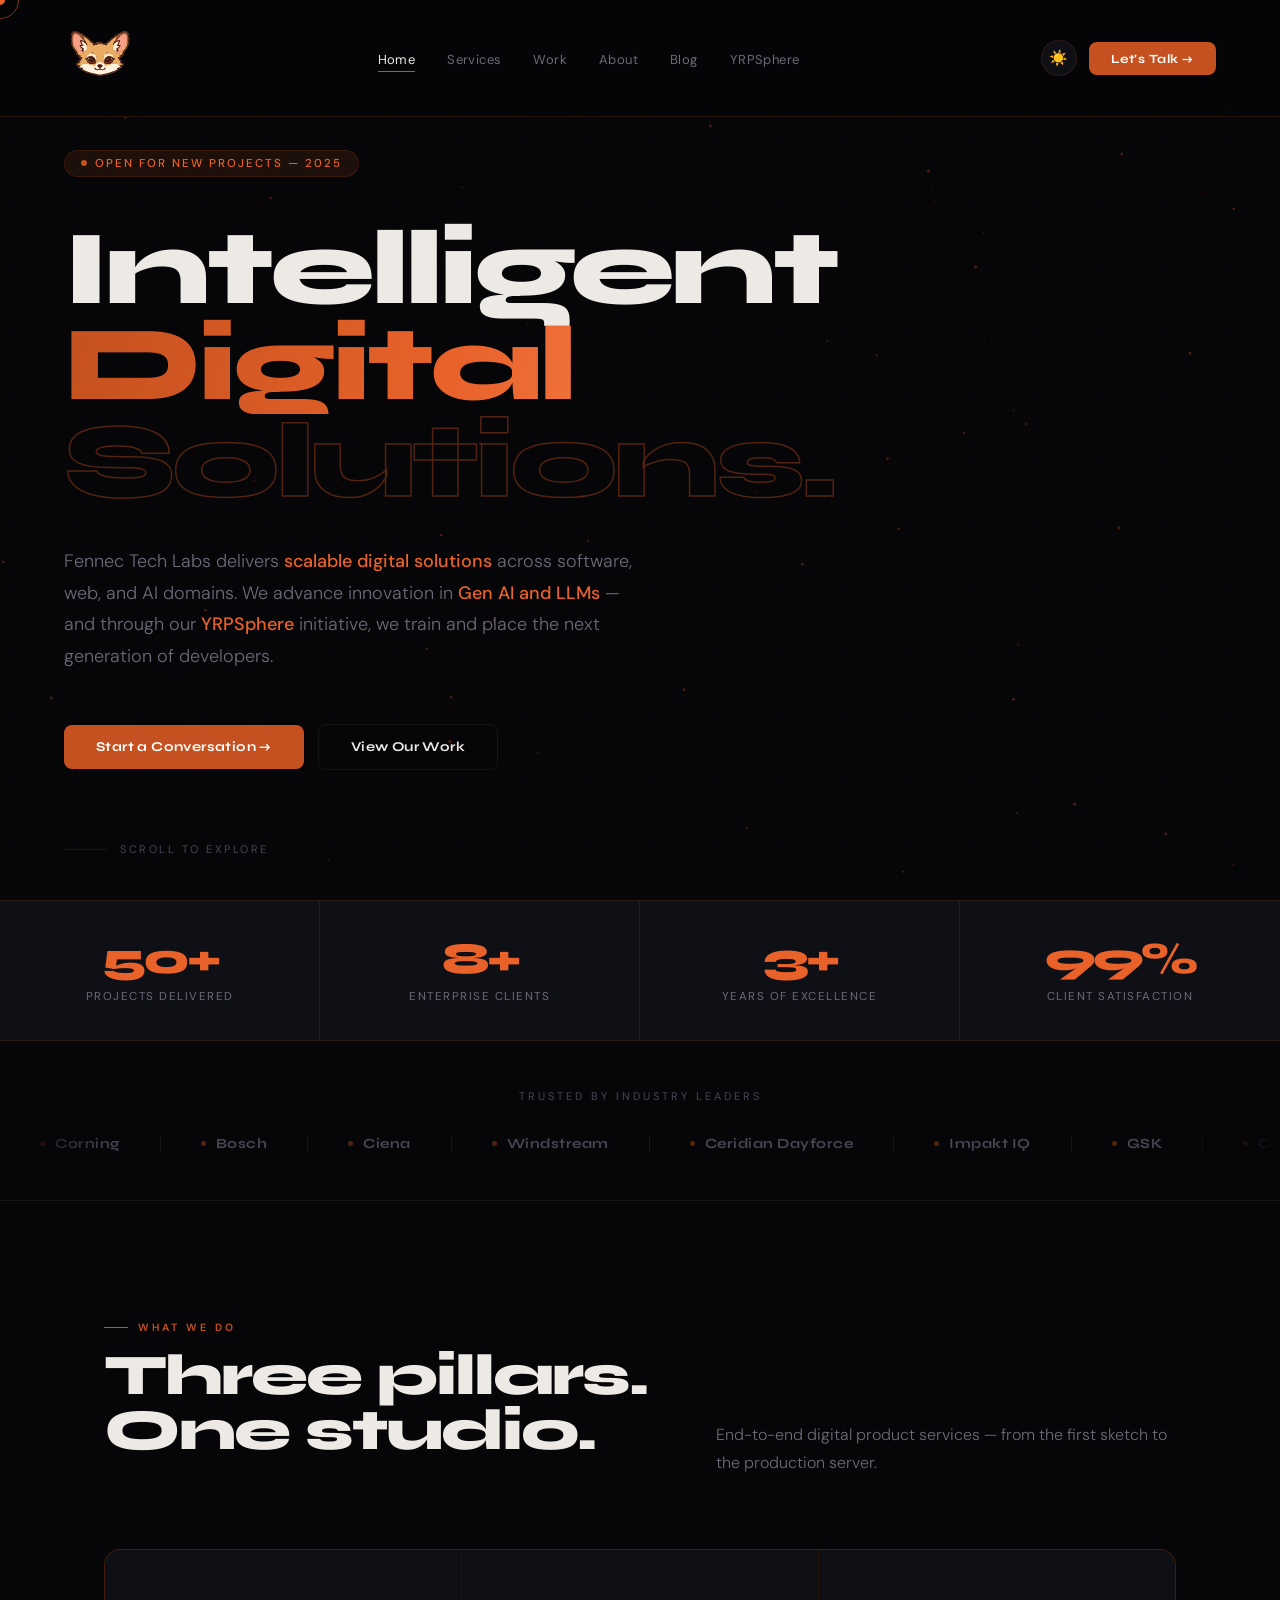
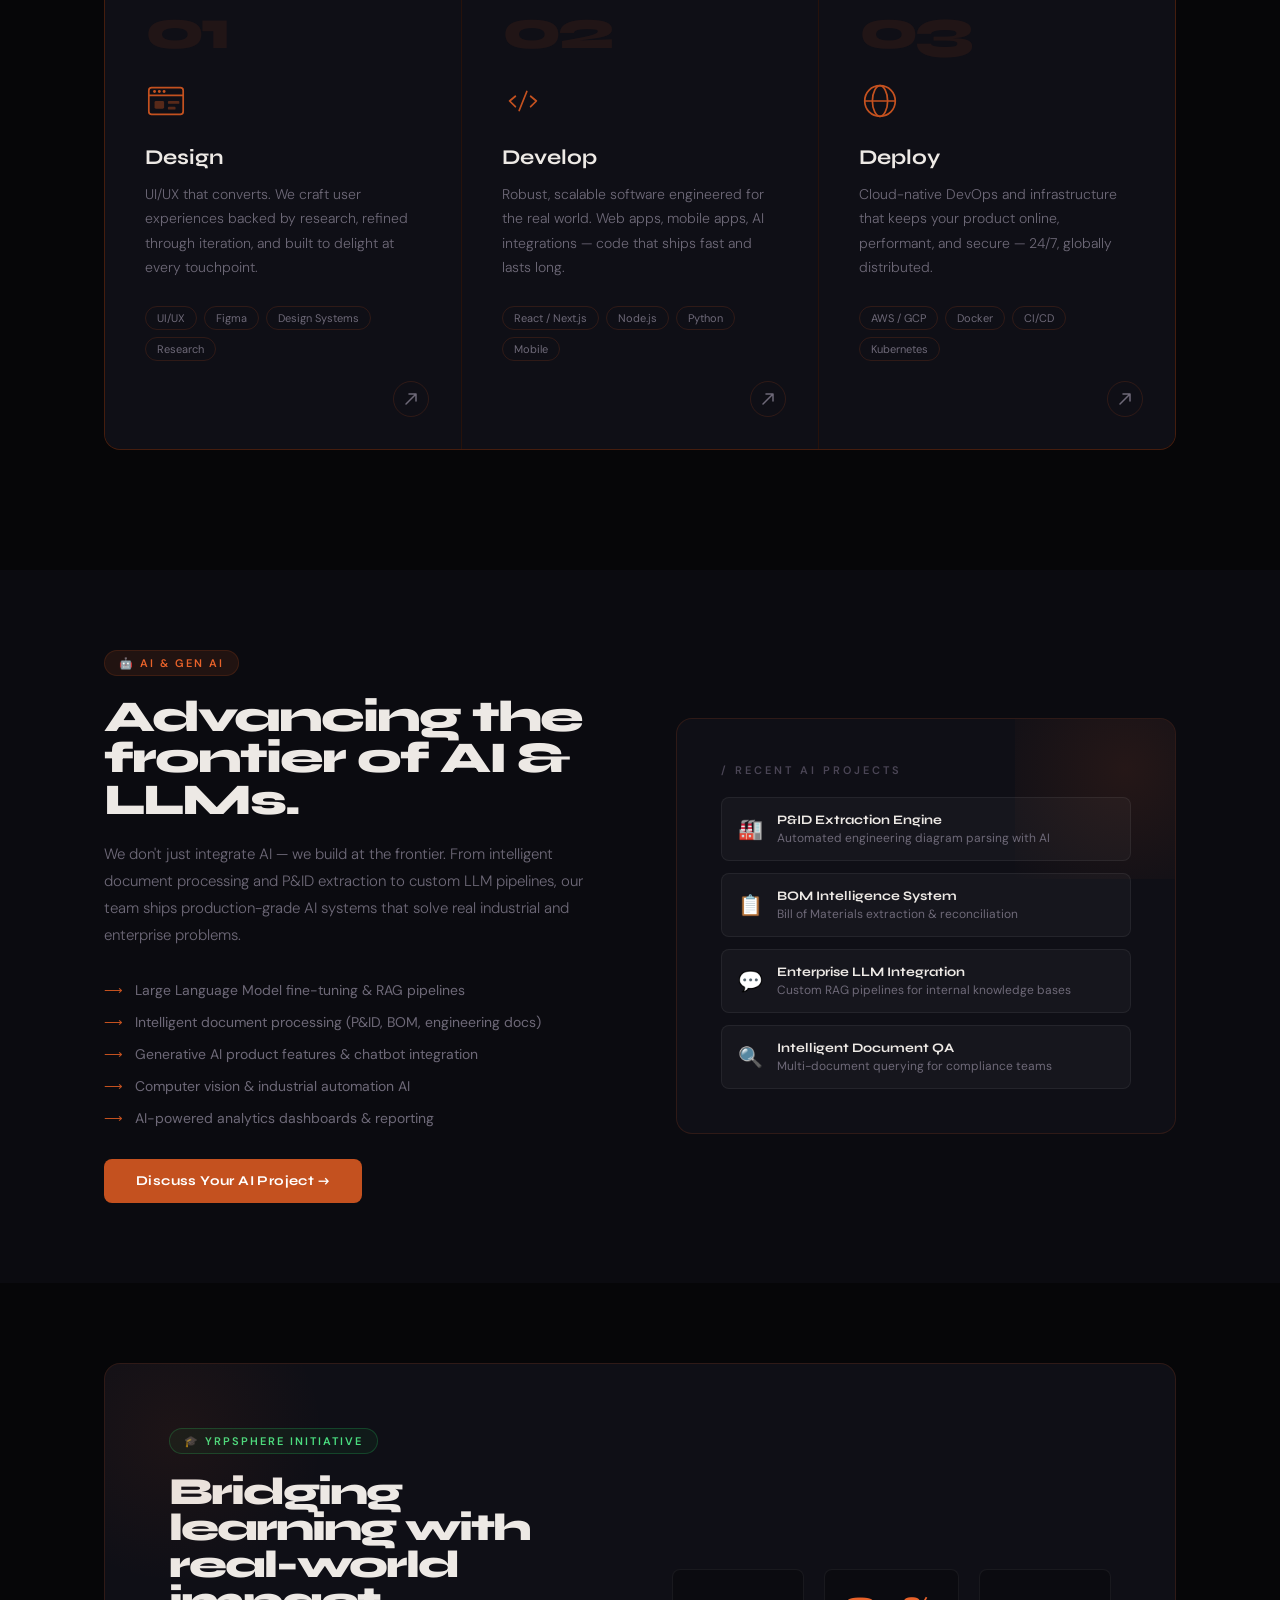
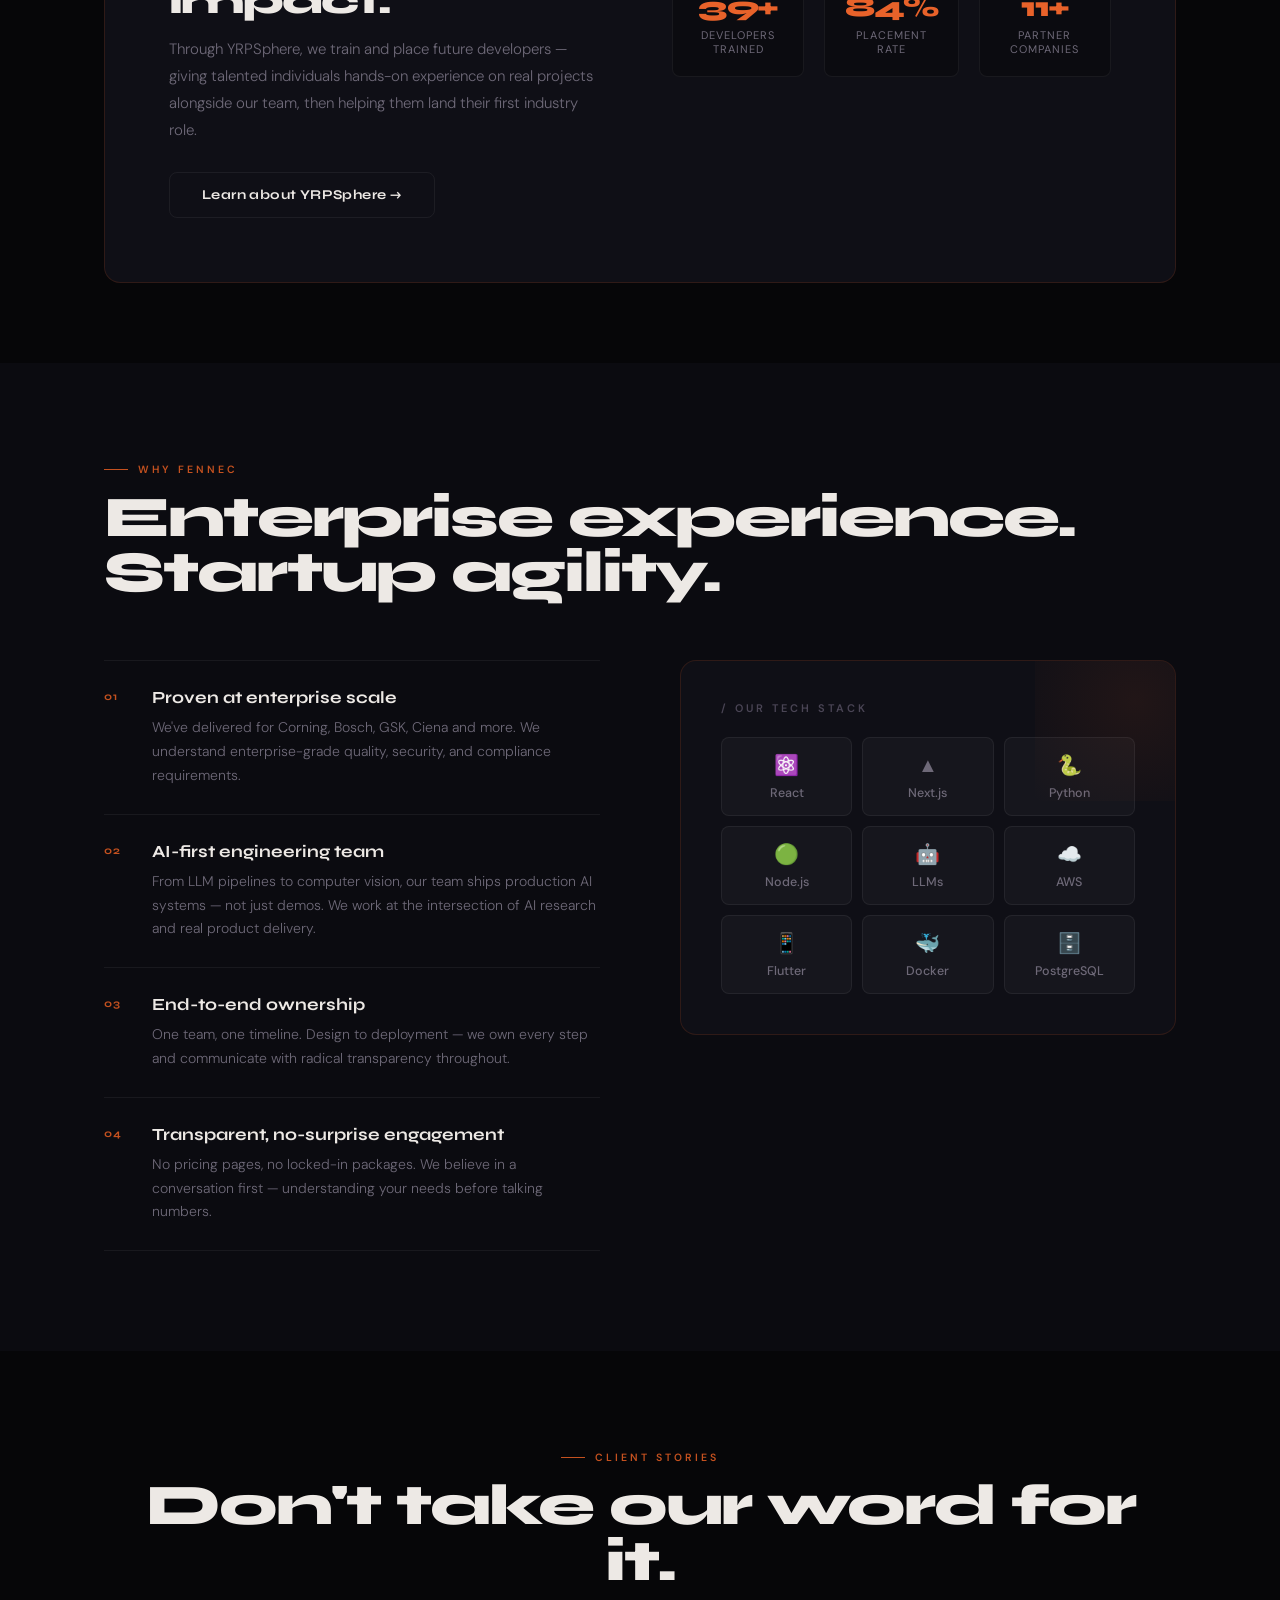
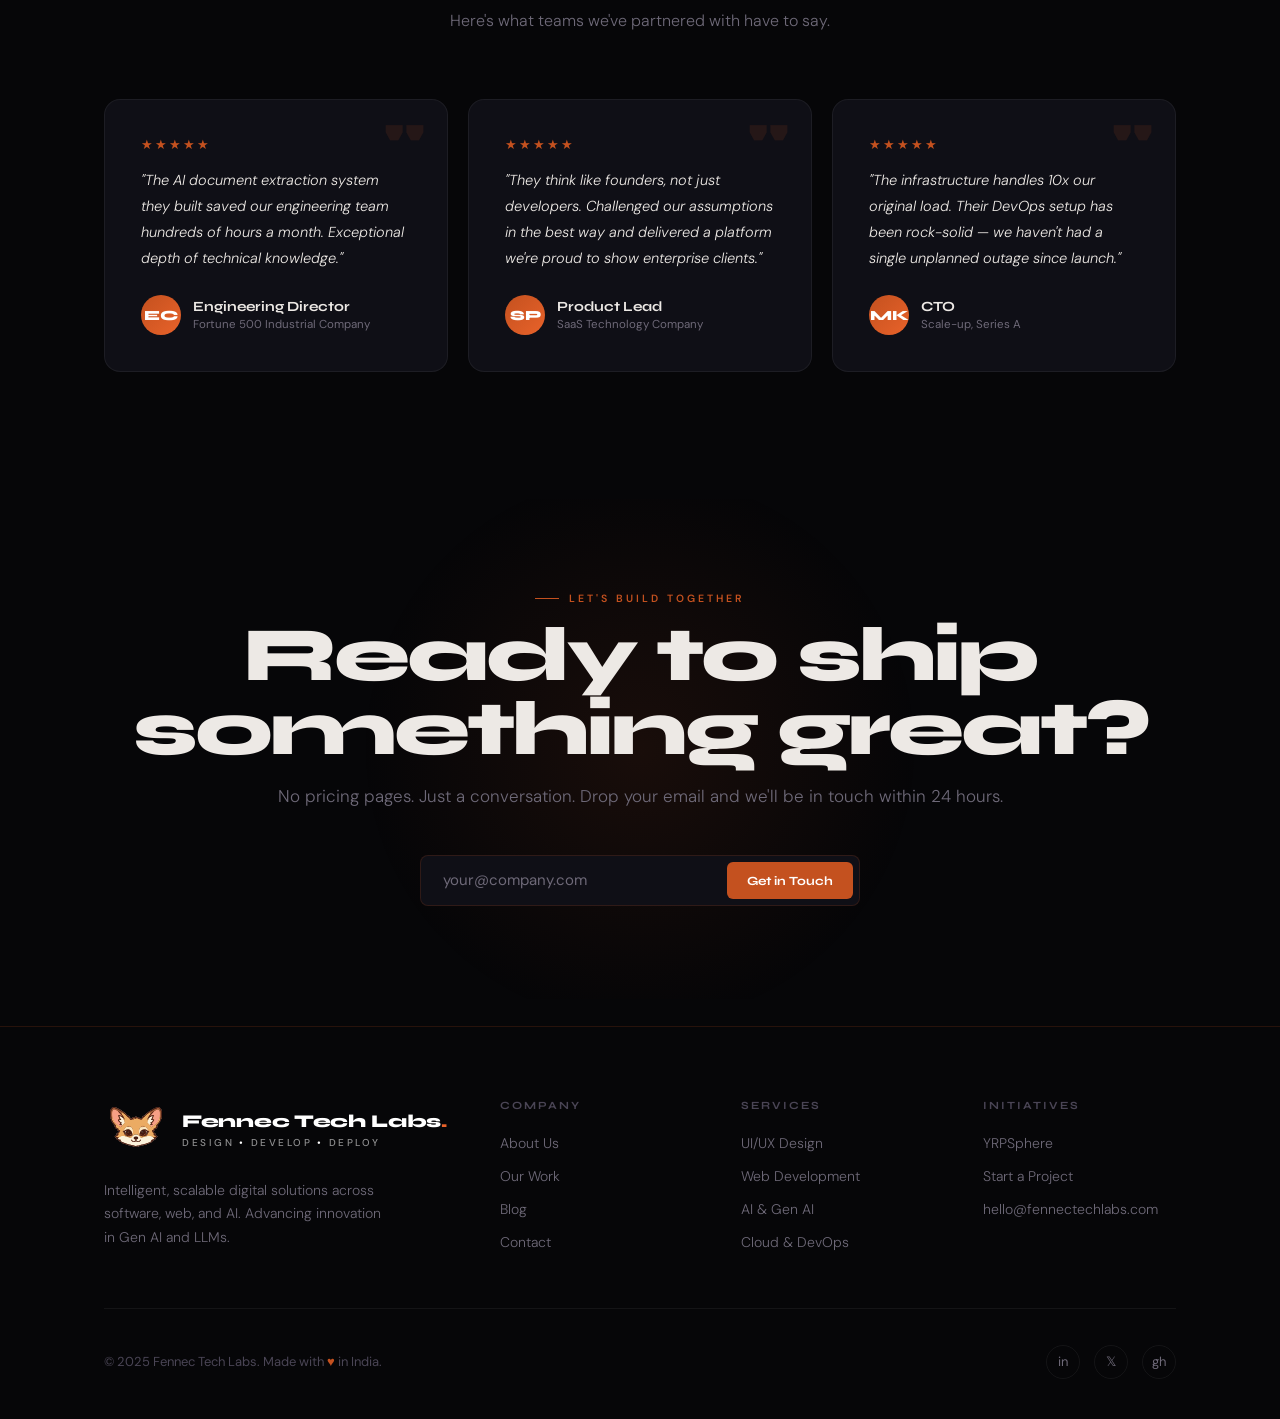
==== commit 0a250956: "feat: mobile friendly" ====
--- a/index.html
+++ b/index.html
@@ -1,1629 +1,491 @@
-<!doctype html>
+<!DOCTYPE html>
 <html lang="en" data-theme="dark">
-  <head>
-    <meta charset="UTF-8" />
-    <meta name="viewport" content="width=device-width,initial-scale=1.0" />
-    <meta
-      name="description"
-      content="Fennec Tech Labs — Intelligent, scalable digital solutions across Software, Web, and AI. Advancing innovation in Gen AI and LLMs."
-    />
-    <title>Fennec Tech Labs — Design · Develop · Deploy</title>
-    <link rel="stylesheet" href="css/global.css" />
-    <style>
-      /* HERO */
-      .hero {
-        position: relative;
-        z-index: 1;
-        min-height: 100vh;
-        display: flex;
-        align-items: center;
-        padding: 140px 64px 120px;
-      }
-      .hero-content {
-        max-width: 880px;
-      }
-      .hero-badge {
-        display: inline-flex;
-        align-items: center;
-        gap: 8px;
-        padding: 5px 16px;
-        border: 1px solid var(--border);
-        border-radius: 100px;
-        font-size: 11.5px;
-        color: var(--fox-bright);
-        letter-spacing: 2px;
-        text-transform: uppercase;
-        font-weight: 500;
-        margin-bottom: 44px;
-        background: var(--fox-dim);
-        animation: fadeUp 0.8s ease both;
-      }
-      .badge-dot {
-        width: 6px;
-        height: 6px;
-        background: var(--fox);
-        border-radius: 50%;
-        animation: blink 1.5s infinite;
-      }
-      @keyframes blink {
-        0%,
-        100% {
-          opacity: 1;
-          transform: scale(1);
-        }
-        50% {
-          opacity: 0.4;
-          transform: scale(0.75);
-        }
-      }
-      .hero-headline {
-        font-family: "Syne", sans-serif;
-        font-size: clamp(52px, 8.5vw, 106px);
-        font-weight: 800;
-        line-height: 0.91;
-        letter-spacing: -4px;
-        margin-bottom: 36px;
-        animation: fadeUp 0.8s 0.1s ease both;
-      }
-      .hero-headline .solid {
-        display: block;
-        color: var(--text);
-      }
-      .hero-headline .gradient {
-        display: block;
-        background: linear-gradient(
-          100deg,
-          var(--fox) 0%,
-          var(--fox-bright) 50%,
-          var(--fox-light) 100%
-        );
-        -webkit-background-clip: text;
-        -webkit-text-fill-color: transparent;
-        background-clip: text;
-      }
-      .hero-headline .outline {
-        display: block;
-        color: transparent;
-        -webkit-text-stroke: 1.5px rgba(196, 81, 31, 0.4);
-      }
-      .hero-sub {
-        font-size: 18px;
-        color: var(--text-muted);
-        line-height: 1.75;
-        max-width: 580px;
-        margin-bottom: 52px;
-        font-weight: 300;
-        animation: fadeUp 0.8s 0.2s ease both;
-      }
-      .hero-sub strong {
-        color: var(--fox-bright);
-        font-weight: 500;
-      }
-      .hero-actions {
-        display: flex;
-        gap: 14px;
-        align-items: center;
-        animation: fadeUp 0.8s 0.3s ease both;
-      }
-      .hero-scroll {
-        position: absolute;
-        bottom: 44px;
-        left: 64px;
-        display: flex;
-        align-items: center;
-        gap: 12px;
-        font-size: 11px;
-        color: var(--text-dim);
-        letter-spacing: 2.5px;
-        text-transform: uppercase;
-        animation: fadeUp 0.8s 0.5s ease both;
-      }
-      .scroll-bar {
-        width: 44px;
-        height: 1px;
-        background: var(--border);
-        position: relative;
-        overflow: hidden;
-      }
-      .scroll-bar::after {
-        content: "";
-        position: absolute;
-        inset: 0;
-        background: var(--fox);
-        transform: translateX(-100%);
-        animation: scrollAnim 2s infinite;
-      }
-      @keyframes scrollAnim {
-        to {
-          transform: translateX(200%);
-        }
-      }
-      @keyframes fadeUp {
-        from {
-          opacity: 0;
-          transform: translateY(28px);
-        }
-        to {
-          opacity: 1;
-          transform: translateY(0);
-        }
-      }
-
-      /* STATS */
-      .stats-bar {
-        position: relative;
-        z-index: 1;
-        background: var(--surface);
-        border-top: 1px solid var(--border);
-        border-bottom: 1px solid var(--border);
-        display: grid;
-        grid-template-columns: repeat(4, 1fr);
-      }
-      .stat {
-        text-align: center;
-        padding: 36px 24px;
-        border-right: 1px solid var(--border-sub);
-      }
-      .stat:last-child {
-        border-right: none;
-      }
-      .stat-num {
-        font-family: "Syne", sans-serif;
-        font-size: 44px;
-        font-weight: 800;
-        color: var(--fox-bright);
-        letter-spacing: -3px;
-        line-height: 1;
-        margin-bottom: 8px;
-      }
-      .stat-lbl {
-        font-size: 11.5px;
-        color: var(--text-muted);
-        letter-spacing: 1.5px;
-        text-transform: uppercase;
-      }
-
-      /* CLIENTS */
-      .clients-strip {
-        position: relative;
-        z-index: 1;
-        padding: 48px 0;
-        border-bottom: 1px solid var(--border-sub);
-      }
-      .clients-label {
-        text-align: center;
-        font-size: 11px;
-        letter-spacing: 3px;
-        text-transform: uppercase;
-        color: var(--text-dim);
-        margin-bottom: 32px;
-      }
-      .marquee-wrap {
-        overflow: hidden;
-        position: relative;
-      }
-      .marquee-wrap::before,
-      .marquee-wrap::after {
-        content: "";
-        position: absolute;
-        top: 0;
-        bottom: 0;
-        width: 120px;
-        z-index: 2;
-      }
-      .marquee-wrap::before {
-        left: 0;
-        background: linear-gradient(to right, var(--bg), transparent);
-      }
-      .marquee-wrap::after {
-        right: 0;
-        background: linear-gradient(to left, var(--bg), transparent);
-      }
-      .marquee-track {
-        display: flex;
-        gap: 0;
-        animation: marquee 30s linear infinite;
-        width: max-content;
-      }
-      @keyframes marquee {
-        to {
-          transform: translateX(-50%);
-        }
-      }
-      .client-chip {
-        display: flex;
-        align-items: center;
-        gap: 10px;
-        padding: 0 40px;
-        border-right: 1px solid var(--border-sub);
-      }
-      .client-chip:last-child {
-        border-right: none;
-      }
-      .client-dot {
-        width: 5px;
-        height: 5px;
-        border-radius: 50%;
-        background: var(--fox);
-        opacity: 0.4;
-        flex-shrink: 0;
-      }
-      .client-name {
-        font-family: "Syne", sans-serif;
-        font-size: 14px;
-        font-weight: 700;
-        color: var(--text-dim);
-        white-space: nowrap;
-        letter-spacing: 0.5px;
-        transition: color var(--transition);
-      }
-      .client-chip:hover .client-name {
-        color: var(--fox-bright);
-      }
-
-      /* SERVICES */
-      .services {
-        padding: 120px 0;
-      }
-      .services-header {
-        display: flex;
-        justify-content: space-between;
-        align-items: flex-end;
-        margin-bottom: 72px;
-      }
-      .services-grid {
-        display: grid;
-        grid-template-columns: repeat(3, 1fr);
-        gap: 1px;
-        background: var(--border);
-        border: 1px solid var(--border);
-        border-radius: var(--radius-lg);
-        overflow: hidden;
-      }
-      .service-card {
-        background: var(--surface);
-        padding: 52px 40px 44px;
-        position: relative;
-        overflow: hidden;
-        transition: background var(--transition);
-        cursor: none;
-      }
-      .service-card::before {
-        content: "";
-        position: absolute;
-        inset: 0;
-        background: radial-gradient(
-          circle at 20% 20%,
-          var(--fox-dim),
-          transparent 65%
-        );
-        opacity: 0;
-        transition: opacity 0.5s;
-      }
-      .service-card:hover {
-        background: var(--surface2);
-      }
-      .service-card:hover::before {
-        opacity: 1;
-      }
-      .svc-num {
-        font-family: "Syne", sans-serif;
-        font-size: 56px;
-        font-weight: 800;
-        color: rgba(196, 81, 31, 0.1);
-        line-height: 1;
-        margin-bottom: 22px;
-        letter-spacing: -4px;
-        transition: color 0.4s;
-      }
-      .service-card:hover .svc-num {
-        color: rgba(196, 81, 31, 0.22);
-      }
-      .svc-icon {
-        width: 42px;
-        height: 42px;
-        color: var(--fox);
-        margin-bottom: 18px;
-      }
-      .svc-name {
-        font-family: "Syne", sans-serif;
-        font-size: 21px;
-        font-weight: 700;
-        margin-bottom: 12px;
-        color: var(--text);
-      }
-      .svc-desc {
-        font-size: 14px;
-        color: var(--text-muted);
-        line-height: 1.75;
-        margin-bottom: 26px;
-        font-weight: 300;
-      }
-      .svc-tags {
-        display: flex;
-        flex-wrap: wrap;
-        gap: 7px;
-        margin-bottom: 44px;
-      }
-      .tag {
-        font-size: 11px;
-        padding: 4px 11px;
-        border: 1px solid var(--border);
-        border-radius: 100px;
-        color: var(--text-muted);
-        transition: all var(--transition);
-      }
-      .service-card:hover .tag {
-        border-color: rgba(196, 81, 31, 0.35);
-        color: var(--fox-bright);
-      }
-      .svc-arrow {
-        position: absolute;
-        bottom: 32px;
-        right: 32px;
-        width: 36px;
-        height: 36px;
-        border: 1px solid var(--border);
-        border-radius: 50%;
-        display: flex;
-        align-items: center;
-        justify-content: center;
-        color: var(--text-muted);
-        transition: all 0.35s;
-      }
-      .service-card:hover .svc-arrow {
-        border-color: var(--fox);
-        color: var(--fox);
-        transform: rotate(-45deg);
-      }
-
-      /* AI HIGHLIGHT */
-      .ai-band {
-        padding: 80px 0;
-        background: var(--bg2);
-      }
-      .ai-inner {
-        display: grid;
-        grid-template-columns: 1fr 1fr;
-        gap: 72px;
-        align-items: center;
-      }
-      .ai-badge {
-        display: inline-flex;
-        align-items: center;
-        gap: 8px;
-        padding: 5px 14px;
-        border: 1px solid var(--border);
-        border-radius: 100px;
-        font-size: 11px;
-        color: var(--fox-bright);
-        letter-spacing: 2px;
-        text-transform: uppercase;
-        font-weight: 600;
-        background: var(--fox-dim);
-        margin-bottom: 20px;
-      }
-      .ai-title {
-        font-family: "Syne", sans-serif;
-        font-size: clamp(28px, 3.5vw, 44px);
-        font-weight: 800;
-        letter-spacing: -2px;
-        line-height: 0.95;
-        color: var(--text);
-        margin-bottom: 20px;
-      }
-      .ai-desc {
-        font-size: 15px;
-        color: var(--text-muted);
-        line-height: 1.8;
-        font-weight: 300;
-        margin-bottom: 32px;
-      }
-      .ai-items {
-        display: flex;
-        flex-direction: column;
-        gap: 14px;
-      }
-      .ai-item {
-        display: flex;
-        align-items: flex-start;
-        gap: 12px;
-        font-size: 14px;
-        color: var(--text-muted);
-      }
-      .ai-item::before {
-        content: "⟶";
-        color: var(--fox);
-        font-size: 13px;
-        flex-shrink: 0;
-        margin-top: 1px;
-      }
-      .ai-visual {
-        background: var(--surface);
-        border: 1px solid var(--border);
-        border-radius: var(--radius-lg);
-        padding: 44px;
-        position: relative;
-        overflow: hidden;
-      }
-      .ai-visual::before {
-        content: "";
-        position: absolute;
-        top: -60px;
-        right: -60px;
-        width: 220px;
-        height: 220px;
-        background: radial-gradient(
-          circle,
-          rgba(196, 81, 31, 0.12),
-          transparent
-        );
-      }
-      .ai-projects {
-        display: flex;
-        flex-direction: column;
-        gap: 12px;
-        position: relative;
-        z-index: 1;
-      }
-      .ai-proj {
-        display: flex;
-        align-items: center;
-        gap: 14px;
-        padding: 14px 16px;
-        background: rgba(255, 255, 255, 0.03);
-        border: 1px solid var(--border-sub);
-        border-radius: var(--radius);
-        transition: border-color var(--transition);
-        cursor: none;
-      }
-      .ai-proj:hover {
-        border-color: var(--fox);
-      }
-      .ai-proj-icon {
-        font-size: 20px;
-        flex-shrink: 0;
-      }
-      .ai-proj-name {
-        font-family: "Syne", sans-serif;
-        font-size: 13px;
-        font-weight: 700;
-        color: var(--text);
-        margin-bottom: 2px;
-      }
-      .ai-proj-sub {
-        font-size: 12px;
-        color: var(--text-muted);
-      }
-
-      /* YRPSPHERE */
-      .yrp-band {
-        padding: 80px 0;
-      }
-      .yrp-inner {
-        background: var(--surface);
-        border: 1px solid var(--border);
-        border-radius: var(--radius-lg);
-        padding: 64px;
-        display: grid;
-        grid-template-columns: 1fr 1fr;
-        gap: 64px;
-        align-items: center;
-        position: relative;
-        overflow: hidden;
-      }
-      .yrp-inner::before {
-        content: "";
-        position: absolute;
-        top: -80px;
-        left: -80px;
-        width: 300px;
-        height: 300px;
-        background: radial-gradient(
-          circle,
-          rgba(196, 81, 31, 0.08),
-          transparent 70%
-        );
-        pointer-events: none;
-      }
-      .yrp-badge {
-        display: inline-flex;
-        align-items: center;
-        gap: 8px;
-        padding: 5px 14px;
-        border: 1px solid rgba(34, 197, 94, 0.25);
-        border-radius: 100px;
-        font-size: 11px;
-        color: #4ade80;
-        letter-spacing: 2px;
-        text-transform: uppercase;
-        font-weight: 600;
-        background: rgba(34, 197, 94, 0.06);
-        margin-bottom: 20px;
-      }
-      .yrp-title {
-        font-family: "Syne", sans-serif;
-        font-size: clamp(26px, 3vw, 40px);
-        font-weight: 800;
-        letter-spacing: -2px;
-        line-height: 0.95;
-        color: var(--text);
-        margin-bottom: 16px;
-      }
-      .yrp-desc {
-        font-size: 15px;
-        color: var(--text-muted);
-        line-height: 1.8;
-        font-weight: 300;
-        margin-bottom: 28px;
-      }
-      .yrp-stats {
-        display: grid;
-        grid-template-columns: repeat(3, 1fr);
-        gap: 20px;
-      }
-      .yrp-stat {
-        text-align: center;
-        padding: 20px;
-        background: var(--bg2);
-        border: 1px solid var(--border-sub);
-        border-radius: var(--radius);
-      }
-      .yrp-stat-n {
-        font-family: "Syne", sans-serif;
-        font-size: 28px;
-        font-weight: 800;
-        color: var(--fox-bright);
-        letter-spacing: -1.5px;
-      }
-      .yrp-stat-l {
-        font-size: 11px;
-        color: var(--text-muted);
-        letter-spacing: 1px;
-        text-transform: uppercase;
-        margin-top: 4px;
-      }
-
-      /* WHY */
-      .why {
-        padding: 100px 0;
-        background: var(--bg2);
-      }
-      .why-inner {
-        display: grid;
-        grid-template-columns: 1fr 1fr;
-        gap: 80px;
-        align-items: start;
-        margin-top: 60px;
-      }
-      .why-items {
-        display: flex;
-        flex-direction: column;
-      }
-      .why-item {
-        padding: 26px 0;
-        border-bottom: 1px solid var(--border-sub);
-        display: flex;
-        gap: 20px;
-        cursor: none;
-      }
-      .why-item:first-child {
-        border-top: 1px solid var(--border-sub);
-      }
-      .why-n {
-        font-family: "Syne", sans-serif;
-        font-size: 11px;
-        font-weight: 700;
-        color: var(--fox);
-        min-width: 28px;
-        padding-top: 3px;
-        letter-spacing: 1px;
-      }
-      .why-c h3 {
-        font-family: "Syne", sans-serif;
-        font-size: 17px;
-        font-weight: 700;
-        margin-bottom: 8px;
-        color: var(--text);
-        transition: color var(--transition);
-      }
-      .why-item:hover h3 {
-        color: var(--fox-bright);
-      }
-      .why-c p {
-        font-size: 14px;
-        color: var(--text-muted);
-        line-height: 1.7;
-        font-weight: 300;
-      }
-      .tech-box {
-        background: var(--surface);
-        border: 1px solid var(--border);
-        border-radius: var(--radius-lg);
-        padding: 40px;
-        position: relative;
-        overflow: hidden;
-      }
-      .tech-box::before {
-        content: "";
-        position: absolute;
-        top: -60px;
-        right: -60px;
-        width: 200px;
-        height: 200px;
-        background: radial-gradient(
-          circle,
-          rgba(196, 81, 31, 0.1),
-          transparent
-        );
-      }
-      .tech-box-label {
-        font-size: 11px;
-        letter-spacing: 3px;
-        text-transform: uppercase;
-        color: var(--text-dim);
-        margin-bottom: 22px;
-        font-weight: 600;
-      }
-      .tech-grid {
-        display: grid;
-        grid-template-columns: repeat(3, 1fr);
-        gap: 10px;
-      }
-      .tech-pill {
-        background: rgba(255, 255, 255, 0.03);
-        border: 1px solid var(--border-sub);
-        border-radius: var(--radius);
-        padding: 14px 10px;
-        text-align: center;
-        font-size: 12.5px;
-        color: var(--text-muted);
-        font-weight: 500;
-        transition: all var(--transition);
-        cursor: none;
-      }
-      .tech-pill:hover {
-        border-color: var(--fox);
-        color: var(--fox-bright);
-        background: var(--fox-dim);
-        transform: translateY(-2px);
-      }
-      .tech-pill .ti {
-        font-size: 20px;
-        display: block;
-        margin-bottom: 7px;
-      }
-
-      /* TESTIMONIALS */
-      .testimonials {
-        padding: 100px 0;
-      }
-      .testi-header {
-        text-align: center;
-        margin-bottom: 64px;
-      }
-      .testi-header .section-sub {
-        margin: 0 auto;
-      }
-      .testi-grid {
-        display: grid;
-        grid-template-columns: repeat(3, 1fr);
-        gap: 20px;
-      }
-      .testimonial-card {
-        background: var(--surface);
-        border: 1px solid var(--border-sub);
-        border-radius: var(--radius-lg);
-        padding: 36px;
-        position: relative;
-        overflow: hidden;
-        transition: all var(--transition);
-        cursor: none;
-      }
-      .testimonial-card::before {
-        content: '"';
-        position: absolute;
-        top: 14px;
-        right: 22px;
-        font-family: "Syne", sans-serif;
-        font-size: 68px;
-        color: var(--fox-dim);
-        line-height: 1;
-        font-weight: 800;
-      }
-      .testimonial-card:hover {
-        border-color: var(--fox);
-        transform: translateY(-4px);
-        box-shadow: 0 20px 60px var(--shadow);
-      }
-      .stars {
-        color: var(--fox);
-        font-size: 13px;
-        margin-bottom: 14px;
-        letter-spacing: 2px;
-      }
-      .testi-text {
-        font-size: 14.5px;
-        color: var(--text);
-        line-height: 1.8;
-        margin-bottom: 24px;
-        font-weight: 300;
-        font-style: italic;
-      }
-      .testi-author {
-        display: flex;
-        align-items: center;
-        gap: 12px;
-      }
-      .testi-avatar {
-        width: 40px;
-        height: 40px;
-        border-radius: 50%;
-        background: linear-gradient(135deg, var(--fox), var(--fox-bright));
-        display: flex;
-        align-items: center;
-        justify-content: center;
-        font-family: "Syne", sans-serif;
-        font-weight: 800;
-        font-size: 14px;
-        color: white;
-        flex-shrink: 0;
-      }
-      .testi-name {
-        font-family: "Syne", sans-serif;
-        font-size: 14px;
-        font-weight: 700;
-        color: var(--text);
-        margin-bottom: 2px;
-      }
-      .testi-role {
-        font-size: 11.5px;
-        color: var(--text-muted);
-      }
-
-      /* CTA */
-      .cta-band {
-        padding: 120px 0;
-        text-align: center;
-        position: relative;
-        overflow: hidden;
-      }
-      .cta-band::before {
-        content: "";
-        position: absolute;
-        top: 50%;
-        left: 50%;
-        transform: translate(-50%, -50%);
-        width: 700px;
-        height: 500px;
-        background: radial-gradient(
-          circle,
-          rgba(196, 81, 31, 0.1),
-          transparent 65%
-        );
-        pointer-events: none;
-      }
-      .cta-title {
-        font-family: "Syne", sans-serif;
-        font-size: clamp(38px, 6vw, 78px);
-        font-weight: 800;
-        letter-spacing: -3px;
-        line-height: 0.96;
-        margin-bottom: 18px;
-        color: var(--text);
-        position: relative;
-        z-index: 1;
-      }
-      .cta-sub {
-        font-size: 17px;
-        color: var(--text-muted);
-        margin-bottom: 48px;
-        font-weight: 300;
-        position: relative;
-        z-index: 1;
-      }
-      .cta-email {
-        display: inline-flex;
-        align-items: center;
-        gap: 12px;
-        background: var(--surface);
-        border: 1px solid var(--border);
-        border-radius: var(--radius);
-        padding: 6px 6px 6px 22px;
-        max-width: 440px;
-        width: 90%;
-        position: relative;
-        z-index: 1;
-        transition: border-color var(--transition);
-      }
-      .cta-email:focus-within {
-        border-color: var(--fox);
-        box-shadow: 0 0 24px var(--fox-dim);
-      }
-      .cta-email input {
-        background: none;
-        border: none;
-        outline: none;
-        font-family: "DM Sans", sans-serif;
-        font-size: 15px;
-        color: var(--text);
-        flex: 1;
-        min-width: 0;
-      }
-      .cta-email input::placeholder {
-        color: var(--text-muted);
-      }
-      .cta-email button {
-        font-family: "Syne", sans-serif;
-        font-size: 12.5px;
-        font-weight: 700;
-        padding: 11px 20px;
-        background: var(--fox);
-        color: white;
-        border: none;
-        border-radius: 6px;
-        cursor: none;
-        transition: all var(--transition);
-      }
-      .cta-email button:hover {
-        background: var(--fox-bright);
-        box-shadow: 0 0 20px var(--fox-glow);
-      }
-
-      @media (max-width: 1000px) {
-        .ai-inner,
-        .yrp-inner,
-        .why-inner {
-          grid-template-columns: 1fr;
-          gap: 48px;
-        }
-      }
-      @media (max-width: 900px) {
-        .hero {
-          padding: 140px 24px 100px;
-        }
-        .hero-scroll {
-          left: 24px;
-        }
-        .stats-bar {
-          grid-template-columns: repeat(2, 1fr);
-        }
-        .stat:nth-child(2) {
-          border-right: none;
-        }
-        .stat:nth-child(3) {
-          border-right: 1px solid var(--border-sub);
-        }
-        .services-grid {
-          grid-template-columns: 1fr;
-        }
-        .testi-grid {
-          grid-template-columns: 1fr;
-        }
-        .services-header {
-          flex-direction: column;
-          gap: 20px;
-          align-items: flex-start;
-        }
-      }
-    </style>
-  </head>
-  <body>
-    <div class="cursor" id="cursor"></div>
-    <div class="cursor-ring" id="cursorRing"></div>
-    <canvas id="grid-canvas"></canvas>
-
-    <nav>
-      <a href="index.html" class="fnc-nav-logo">
-        <span class="fnc-spark"></span><span class="fnc-spark"></span>
-        <span class="fnc-spark"></span><span class="fnc-spark"></span>
-        <span class="fnc-spark"></span>
-        <img
-          src="images/fennec-logo.svg"
-          class="fnc-nav-img"
-          alt="Fennec Tech Labs"
-        />
-        <div class="fnc-nav-text">
-          <span class="fnc-nav-name"
-            >Fennec Tech Labs<span class="fnc-dot">.</span></span
-          >
-          <span class="fnc-nav-tagline"
-            >Design<span class="fnc-bull">•</span>Develop<span class="fnc-bull"
-              >•</span
-            >Deploy</span
-          >
-        </div>
-      </a>
-      <ul class="nav-links">
-        <li><a href="index.html" class="active">Home</a></li>
-        <li><a href="pages/services.html">Services</a></li>
-        <li><a href="pages/portfolio.html">Work</a></li>
-        <li><a href="pages/about.html">About</a></li>
-        <li><a href="pages/blog.html">Blog</a></li>
-        <li><a href="pages/yrpsphere.html">YRPSphere</a></li>
-      </ul>
-      <div class="nav-right">
-        <button
-          class="theme-toggle"
-          onclick="toggleTheme()"
-          title="Toggle theme"
-        >
-          ☀️
-        </button>
-        <a href="pages/contact.html" class="nav-cta">Let's Talk →</a>
-        <button class="nav-hamburger" aria-label="Menu">
-          <span></span><span></span><span></span>
-        </button>
-      </div>
-    </nav>
-
-    <!-- HERO -->
-    <section class="hero">
-      <div class="hero-content">
-        <div class="hero-badge">
-          <span class="badge-dot"></span>Open for new projects — 2025
-        </div>
-        <h1 class="hero-headline">
-          <span class="solid">Intelligent</span>
-          <span class="gradient">Digital</span>
-          <span class="outline">Solutions.</span>
-        </h1>
-        <p class="hero-sub">
-          Fennec Tech Labs delivers
-          <strong>scalable digital solutions</strong> across software, web, and
-          AI domains. We advance innovation in
-          <strong>Gen AI and LLMs</strong> — and through our
-          <strong>YRPSphere</strong> initiative, we train and place the next
-          generation of developers.
-        </p>
-        <div class="hero-actions">
-          <a href="pages/contact.html" class="btn btn-primary"
-            >Start a Conversation →</a
-          >
-          <a href="pages/portfolio.html" class="btn btn-outline"
-            >View Our Work</a
-          >
-        </div>
-      </div>
-      <div class="hero-scroll">
-        <div class="scroll-bar"></div>
-        Scroll to explore
-      </div>
-    </section>
-
-    <!-- STATS -->
-    <div class="stats-bar section-wrap">
-      <div class="stat reveal">
-        <div class="stat-num" data-count="50" data-suffix="+">0</div>
-        <div class="stat-lbl">Projects Delivered</div>
-      </div>
-      <div class="stat reveal">
-        <div class="stat-num" data-count="8" data-suffix="+">0</div>
-        <div class="stat-lbl">Enterprise Clients</div>
-      </div>
-      <div class="stat reveal">
-        <div class="stat-num" data-count="3" data-suffix="+">0</div>
-        <div class="stat-lbl">Years of Excellence</div>
-      </div>
-      <div class="stat reveal">
-        <div class="stat-num" data-count="99" data-suffix="%">0</div>
-        <div class="stat-lbl">Client Satisfaction</div>
-      </div>
-    </div>
-
-    <!-- CLIENTS — Real companies you've worked with -->
-    <div class="clients-strip section-wrap">
-      <div class="clients-label">Trusted by industry leaders</div>
-      <div class="marquee-wrap">
-        <div class="marquee-track">
-          <div class="client-chip">
-            <span class="client-dot"></span
-            ><span class="client-name">Corning</span>
+<head>
+  <meta charset="UTF-8"/><meta name="viewport" content="width=device-width,initial-scale=1.0"/>
+  <meta name="description" content="Fennec Tech Labs — Intelligent, scalable digital solutions across Software, Web, and AI. Advancing innovation in Gen AI and LLMs."/>
+  <title>Fennec Tech Labs — Design · Develop · Deploy</title>
+  <link rel="stylesheet" href="css/global.css"/>
+  <style>
+    /* HERO */
+    .hero{position:relative;z-index:1;min-height:100vh;display:flex;align-items:center;padding:140px 64px 120px;}
+    .hero-content{max-width:880px;}
+    .hero-badge{display:inline-flex;align-items:center;gap:8px;padding:5px 16px;border:1px solid var(--border);border-radius:100px;font-size:11.5px;color:var(--fox-bright);letter-spacing:2px;text-transform:uppercase;font-weight:500;margin-bottom:44px;background:var(--fox-dim);animation:fadeUp .8s ease both;}
+    .badge-dot{width:6px;height:6px;background:var(--fox);border-radius:50%;animation:blink 1.5s infinite;}
+    @keyframes blink{0%,100%{opacity:1;transform:scale(1)}50%{opacity:.4;transform:scale(.75)}}
+    .hero-headline{font-family:'Syne',sans-serif;font-size:clamp(52px,8.5vw,106px);font-weight:800;line-height:.91;letter-spacing:-4px;margin-bottom:36px;animation:fadeUp .8s .1s ease both;}
+    .hero-headline .solid{display:block;color:var(--text);}
+    .hero-headline .gradient{display:block;background:linear-gradient(100deg,var(--fox) 0%,var(--fox-bright) 50%,var(--fox-light) 100%);-webkit-background-clip:text;-webkit-text-fill-color:transparent;background-clip:text;}
+    .hero-headline .outline{display:block;color:transparent;-webkit-text-stroke:1.5px rgba(196,81,31,0.4);}
+    .hero-sub{font-size:18px;color:var(--text-muted);line-height:1.75;max-width:580px;margin-bottom:52px;font-weight:300;animation:fadeUp .8s .2s ease both;}
+    .hero-sub strong{color:var(--fox-bright);font-weight:500;}
+    .hero-actions{display:flex;gap:14px;align-items:center;animation:fadeUp .8s .3s ease both;}
+    .hero-scroll{position:absolute;bottom:44px;left:64px;display:flex;align-items:center;gap:12px;font-size:11px;color:var(--text-dim);letter-spacing:2.5px;text-transform:uppercase;animation:fadeUp .8s .5s ease both;}
+    .scroll-bar{width:44px;height:1px;background:var(--border);position:relative;overflow:hidden;}
+    .scroll-bar::after{content:'';position:absolute;inset:0;background:var(--fox);transform:translateX(-100%);animation:scrollAnim 2s infinite;}
+    @keyframes scrollAnim{to{transform:translateX(200%);}}
+    @keyframes fadeUp{from{opacity:0;transform:translateY(28px)}to{opacity:1;transform:translateY(0)}}
+
+    /* STATS */
+    .stats-bar{position:relative;z-index:1;background:var(--surface);border-top:1px solid var(--border);border-bottom:1px solid var(--border);display:grid;grid-template-columns:repeat(4,1fr);}
+    .stat{text-align:center;padding:36px 24px;border-right:1px solid var(--border-sub);}
+    .stat:last-child{border-right:none;}
+    .stat-num{font-family:'Syne',sans-serif;font-size:44px;font-weight:800;color:var(--fox-bright);letter-spacing:-3px;line-height:1;margin-bottom:8px;}
+    .stat-lbl{font-size:11.5px;color:var(--text-muted);letter-spacing:1.5px;text-transform:uppercase;}
+
+    /* CLIENTS */
+    .clients-strip{position:relative;z-index:1;padding:48px 0;border-bottom:1px solid var(--border-sub);}
+    .clients-label{text-align:center;font-size:11px;letter-spacing:3px;text-transform:uppercase;color:var(--text-dim);margin-bottom:32px;}
+    .marquee-wrap{overflow:hidden;position:relative;}
+    .marquee-wrap::before,.marquee-wrap::after{content:'';position:absolute;top:0;bottom:0;width:120px;z-index:2;}
+    .marquee-wrap::before{left:0;background:linear-gradient(to right,var(--bg),transparent);}
+    .marquee-wrap::after{right:0;background:linear-gradient(to left,var(--bg),transparent);}
+    .marquee-track{display:flex;gap:0;animation:marquee 30s linear infinite;width:max-content;}
+    @keyframes marquee{to{transform:translateX(-50%);}}
+    .client-chip{display:flex;align-items:center;gap:10px;padding:0 40px;border-right:1px solid var(--border-sub);}
+    .client-chip:last-child{border-right:none;}
+    .client-dot{width:5px;height:5px;border-radius:50%;background:var(--fox);opacity:.4;flex-shrink:0;}
+    .client-name{font-family:'Syne',sans-serif;font-size:14px;font-weight:700;color:var(--text-dim);white-space:nowrap;letter-spacing:.5px;transition:color var(--transition);}
+    .client-chip:hover .client-name{color:var(--fox-bright);}
+
+    /* SERVICES */
+    .services{padding:120px 0;}
+    .services-header{display:flex;justify-content:space-between;align-items:flex-end;margin-bottom:72px;}
+    .services-grid{display:grid;grid-template-columns:repeat(3,1fr);gap:1px;background:var(--border);border:1px solid var(--border);border-radius:var(--radius-lg);overflow:hidden;}
+    .service-card{background:var(--surface);padding:52px 40px 44px;position:relative;overflow:hidden;transition:background var(--transition);cursor:none;}
+    .service-card::before{content:'';position:absolute;inset:0;background:radial-gradient(circle at 20% 20%,var(--fox-dim),transparent 65%);opacity:0;transition:opacity .5s;}
+    .service-card:hover{background:var(--surface2);}
+    .service-card:hover::before{opacity:1;}
+    .svc-num{font-family:'Syne',sans-serif;font-size:56px;font-weight:800;color:rgba(196,81,31,.1);line-height:1;margin-bottom:22px;letter-spacing:-4px;transition:color .4s;}
+    .service-card:hover .svc-num{color:rgba(196,81,31,.22);}
+    .svc-icon{width:42px;height:42px;color:var(--fox);margin-bottom:18px;}
+    .svc-name{font-family:'Syne',sans-serif;font-size:21px;font-weight:700;margin-bottom:12px;color:var(--text);}
+    .svc-desc{font-size:14px;color:var(--text-muted);line-height:1.75;margin-bottom:26px;font-weight:300;}
+    .svc-tags{display:flex;flex-wrap:wrap;gap:7px;margin-bottom:44px;}
+    .tag{font-size:11px;padding:4px 11px;border:1px solid var(--border);border-radius:100px;color:var(--text-muted);transition:all var(--transition);}
+    .service-card:hover .tag{border-color:rgba(196,81,31,.35);color:var(--fox-bright);}
+    .svc-arrow{position:absolute;bottom:32px;right:32px;width:36px;height:36px;border:1px solid var(--border);border-radius:50%;display:flex;align-items:center;justify-content:center;color:var(--text-muted);transition:all .35s;}
+    .service-card:hover .svc-arrow{border-color:var(--fox);color:var(--fox);transform:rotate(-45deg);}
+
+    /* AI HIGHLIGHT */
+    .ai-band{padding:80px 0;background:var(--bg2);}
+    .ai-inner{display:grid;grid-template-columns:1fr 1fr;gap:72px;align-items:center;}
+    .ai-badge{display:inline-flex;align-items:center;gap:8px;padding:5px 14px;border:1px solid var(--border);border-radius:100px;font-size:11px;color:var(--fox-bright);letter-spacing:2px;text-transform:uppercase;font-weight:600;background:var(--fox-dim);margin-bottom:20px;}
+    .ai-title{font-family:'Syne',sans-serif;font-size:clamp(28px,3.5vw,44px);font-weight:800;letter-spacing:-2px;line-height:.95;color:var(--text);margin-bottom:20px;}
+    .ai-desc{font-size:15px;color:var(--text-muted);line-height:1.8;font-weight:300;margin-bottom:32px;}
+    .ai-items{display:flex;flex-direction:column;gap:14px;}
+    .ai-item{display:flex;align-items:flex-start;gap:12px;font-size:14px;color:var(--text-muted);}
+    .ai-item::before{content:'⟶';color:var(--fox);font-size:13px;flex-shrink:0;margin-top:1px;}
+    .ai-visual{background:var(--surface);border:1px solid var(--border);border-radius:var(--radius-lg);padding:44px;position:relative;overflow:hidden;}
+    .ai-visual::before{content:'';position:absolute;top:-60px;right:-60px;width:220px;height:220px;background:radial-gradient(circle,rgba(196,81,31,.12),transparent);}
+    .ai-projects{display:flex;flex-direction:column;gap:12px;position:relative;z-index:1;}
+    .ai-proj{display:flex;align-items:center;gap:14px;padding:14px 16px;background:rgba(255,255,255,.03);border:1px solid var(--border-sub);border-radius:var(--radius);transition:border-color var(--transition);cursor:none;}
+    .ai-proj:hover{border-color:var(--fox);}
+    .ai-proj-icon{font-size:20px;flex-shrink:0;}
+    .ai-proj-name{font-family:'Syne',sans-serif;font-size:13px;font-weight:700;color:var(--text);margin-bottom:2px;}
+    .ai-proj-sub{font-size:12px;color:var(--text-muted);}
+
+    /* YRPSPHERE */
+    .yrp-band{padding:80px 0;}
+    .yrp-inner{background:var(--surface);border:1px solid var(--border);border-radius:var(--radius-lg);padding:64px;display:grid;grid-template-columns:1fr 1fr;gap:64px;align-items:center;position:relative;overflow:hidden;}
+    .yrp-inner::before{content:'';position:absolute;top:-80px;left:-80px;width:300px;height:300px;background:radial-gradient(circle,rgba(196,81,31,.08),transparent 70%);pointer-events:none;}
+    .yrp-badge{display:inline-flex;align-items:center;gap:8px;padding:5px 14px;border:1px solid rgba(34,197,94,.25);border-radius:100px;font-size:11px;color:#4ade80;letter-spacing:2px;text-transform:uppercase;font-weight:600;background:rgba(34,197,94,.06);margin-bottom:20px;}
+    .yrp-title{font-family:'Syne',sans-serif;font-size:clamp(26px,3vw,40px);font-weight:800;letter-spacing:-2px;line-height:.95;color:var(--text);margin-bottom:16px;}
+    .yrp-desc{font-size:15px;color:var(--text-muted);line-height:1.8;font-weight:300;margin-bottom:28px;}
+    .yrp-stats{display:grid;grid-template-columns:repeat(3,1fr);gap:20px;}
+    .yrp-stat{text-align:center;padding:20px;background:var(--bg2);border:1px solid var(--border-sub);border-radius:var(--radius);}
+    .yrp-stat-n{font-family:'Syne',sans-serif;font-size:28px;font-weight:800;color:var(--fox-bright);letter-spacing:-1.5px;}
+    .yrp-stat-l{font-size:11px;color:var(--text-muted);letter-spacing:1px;text-transform:uppercase;margin-top:4px;}
+
+    /* WHY */
+    .why{padding:100px 0;background:var(--bg2);}
+    .why-inner{display:grid;grid-template-columns:1fr 1fr;gap:80px;align-items:start;margin-top:60px;}
+    .why-items{display:flex;flex-direction:column;}
+    .why-item{padding:26px 0;border-bottom:1px solid var(--border-sub);display:flex;gap:20px;cursor:none;}
+    .why-item:first-child{border-top:1px solid var(--border-sub);}
+    .why-n{font-family:'Syne',sans-serif;font-size:11px;font-weight:700;color:var(--fox);min-width:28px;padding-top:3px;letter-spacing:1px;}
+    .why-c h3{font-family:'Syne',sans-serif;font-size:17px;font-weight:700;margin-bottom:8px;color:var(--text);transition:color var(--transition);}
+    .why-item:hover h3{color:var(--fox-bright);}
+    .why-c p{font-size:14px;color:var(--text-muted);line-height:1.7;font-weight:300;}
+    .tech-box{background:var(--surface);border:1px solid var(--border);border-radius:var(--radius-lg);padding:40px;position:relative;overflow:hidden;}
+    .tech-box::before{content:'';position:absolute;top:-60px;right:-60px;width:200px;height:200px;background:radial-gradient(circle,rgba(196,81,31,.1),transparent);}
+    .tech-box-label{font-size:11px;letter-spacing:3px;text-transform:uppercase;color:var(--text-dim);margin-bottom:22px;font-weight:600;}
+    .tech-grid{display:grid;grid-template-columns:repeat(3,1fr);gap:10px;}
+    .tech-pill{background:rgba(255,255,255,.03);border:1px solid var(--border-sub);border-radius:var(--radius);padding:14px 10px;text-align:center;font-size:12.5px;color:var(--text-muted);font-weight:500;transition:all var(--transition);cursor:none;}
+    .tech-pill:hover{border-color:var(--fox);color:var(--fox-bright);background:var(--fox-dim);transform:translateY(-2px);}
+    .tech-pill .ti{font-size:20px;display:block;margin-bottom:7px;}
+
+    /* TESTIMONIALS */
+    .testimonials{padding:100px 0;}
+    .testi-header{text-align:center;margin-bottom:64px;}
+    .testi-header .section-sub{margin:0 auto;}
+    .testi-grid{display:grid;grid-template-columns:repeat(3,1fr);gap:20px;}
+    .testimonial-card{background:var(--surface);border:1px solid var(--border-sub);border-radius:var(--radius-lg);padding:36px;position:relative;overflow:hidden;transition:all var(--transition);cursor:none;}
+    .testimonial-card::before{content:'"';position:absolute;top:14px;right:22px;font-family:'Syne',sans-serif;font-size:68px;color:var(--fox-dim);line-height:1;font-weight:800;}
+    .testimonial-card:hover{border-color:var(--fox);transform:translateY(-4px);box-shadow:0 20px 60px var(--shadow);}
+    .stars{color:var(--fox);font-size:13px;margin-bottom:14px;letter-spacing:2px;}
+    .testi-text{font-size:14.5px;color:var(--text);line-height:1.8;margin-bottom:24px;font-weight:300;font-style:italic;}
+    .testi-author{display:flex;align-items:center;gap:12px;}
+    .testi-avatar{width:40px;height:40px;border-radius:50%;background:linear-gradient(135deg,var(--fox),var(--fox-bright));display:flex;align-items:center;justify-content:center;font-family:'Syne',sans-serif;font-weight:800;font-size:14px;color:white;flex-shrink:0;}
+    .testi-name{font-family:'Syne',sans-serif;font-size:14px;font-weight:700;color:var(--text);margin-bottom:2px;}
+    .testi-role{font-size:11.5px;color:var(--text-muted);}
+
+    /* CTA */
+    .cta-band{padding:120px 0;text-align:center;position:relative;overflow:hidden;}
+    .cta-band::before{content:'';position:absolute;top:50%;left:50%;transform:translate(-50%,-50%);width:700px;height:500px;background:radial-gradient(circle,rgba(196,81,31,.1),transparent 65%);pointer-events:none;}
+    .cta-title{font-family:'Syne',sans-serif;font-size:clamp(38px,6vw,78px);font-weight:800;letter-spacing:-3px;line-height:.96;margin-bottom:18px;color:var(--text);position:relative;z-index:1;}
+    .cta-sub{font-size:17px;color:var(--text-muted);margin-bottom:48px;font-weight:300;position:relative;z-index:1;}
+    .cta-email{display:inline-flex;align-items:center;gap:12px;background:var(--surface);border:1px solid var(--border);border-radius:var(--radius);padding:6px 6px 6px 22px;max-width:440px;width:90%;position:relative;z-index:1;transition:border-color var(--transition);}
+    .cta-email:focus-within{border-color:var(--fox);box-shadow:0 0 24px var(--fox-dim);}
+    .cta-email input{background:none;border:none;outline:none;font-family:'DM Sans',sans-serif;font-size:15px;color:var(--text);flex:1;min-width:0;}
+    .cta-email input::placeholder{color:var(--text-muted);}
+    .cta-email button{font-family:'Syne',sans-serif;font-size:12.5px;font-weight:700;padding:11px 20px;background:var(--fox);color:white;border:none;border-radius:6px;cursor:none;transition:all var(--transition);}
+    .cta-email button:hover{background:var(--fox-bright);box-shadow:0 0 20px var(--fox-glow);}
+
+    @media(max-width:1000px){.ai-inner,.yrp-inner,.why-inner{grid-template-columns:1fr;gap:48px;}}
+    @media(max-width:900px){
+      .hero{padding:120px 20px 80px;}
+      .hero-scroll{left:20px;}
+      .stats-bar{grid-template-columns:repeat(2,1fr);}
+      .stat:nth-child(2){border-right:none;}
+      .stat:nth-child(3){border-right:1px solid var(--border-sub);}
+      .services-grid{grid-template-columns:1fr;}
+      .testi-grid{grid-template-columns:1fr;}
+      .services-header{flex-direction:column;gap:20px;align-items:flex-start;}
+      .why-inner{grid-template-columns:1fr;gap:40px;}
+      .cta-email{flex-direction:column;padding:12px;}
+      .cta-email input{padding:8px 0;}
+      .cta-email button{width:100%;padding:13px;}
+    }
+    @media(max-width:600px){
+      .hero{padding:100px 16px 60px;min-height:auto;}
+      .hero-headline{font-size:clamp(38px,11vw,56px);letter-spacing:-2px;}
+      .hero-sub{font-size:15px;}
+      .hero-actions{flex-direction:column;width:100%;}
+      .hero-actions .btn{width:100%;justify-content:center;}
+      .hero-badge{font-size:9px;letter-spacing:1.5px;}
+      .hero-scroll{display:none;}
+      .stats-bar{grid-template-columns:repeat(2,1fr);}
+      .stat{padding:24px 12px;}
+      .stat-num{font-size:32px;}
+      .services{padding:60px 0;}
+      .service-card{padding:32px 24px 28px;}
+      .ai-band,.yrp-band,.why{padding:60px 0;}
+      .ai-visual{padding:24px;}
+      .yrp-inner{padding:32px 20px;}
+      .yrp-stats{grid-template-columns:repeat(3,1fr);gap:12px;}
+      .yrp-stat{padding:14px 8px;}
+      .yrp-stat-n{font-size:22px;}
+      .why-cards{grid-template-columns:1fr;}
+      .tech-grid{grid-template-columns:repeat(3,1fr);}
+      .testimonials{padding:60px 0;}
+      .cta-band{padding:60px 0;}
+      .cta-title{letter-spacing:-1.5px;}
+    }
+  </style>
+</head>
+<body>
+  <div class="cursor" id="cursor"></div>
+  <div class="cursor-ring" id="cursorRing"></div>
+  <canvas id="grid-canvas"></canvas>
+
+  <nav>
+    <a href="index.html" class="fnc-nav-logo">
+      <span class="fnc-spark"></span><span class="fnc-spark"></span>
+      <span class="fnc-spark"></span><span class="fnc-spark"></span>
+      <span class="fnc-spark"></span>
+      <img src="images/fennec-logo.svg" class="fnc-nav-img" alt="Fennec Tech Labs"/>
+      <div class="fnc-nav-text">
+        <span class="fnc-nav-name">Fennec Tech Labs<span class="fnc-dot">.</span></span>
+        <span class="fnc-nav-tagline">Design<span class="fnc-bull">•</span>Develop<span class="fnc-bull">•</span>Deploy</span>
+      </div>
+    </a>
+    <ul class="nav-links">
+      <li><a href="index.html" class="active">Home</a></li>
+      <li><a href="pages/services.html">Services</a></li>
+      <li><a href="pages/portfolio.html">Work</a></li>
+      <li><a href="pages/about.html">About</a></li>
+      <li><a href="pages/blog.html">Blog</a></li>
+      <li><a href="pages/yrpsphere.html">YRPSphere</a></li>
+    </ul>
+    <div class="nav-right">
+      <button class="theme-toggle" onclick="toggleTheme()" title="Toggle theme">☀️</button>
+      <a href="pages/contact.html" class="nav-cta">Let's Talk →</a>
+      <button class="nav-hamburger" aria-label="Menu"><span></span><span></span><span></span></button>
+    </div>
+  </nav>
+
+  <!-- HERO -->
+  <section class="hero">
+    <div class="hero-content">
+      <div class="hero-badge"><span class="badge-dot"></span>Open for new projects — 2025</div>
+      <h1 class="hero-headline">
+        <span class="solid">Intelligent</span>
+        <span class="gradient">Digital</span>
+        <span class="outline">Solutions.</span>
+      </h1>
+      <p class="hero-sub">
+        Fennec Tech Labs delivers <strong>scalable digital solutions</strong> across software, web, and AI domains. We advance innovation in <strong>Gen AI and LLMs</strong> — and through our <strong>YRPSphere</strong> initiative, we train and place the next generation of developers.
+      </p>
+      <div class="hero-actions">
+        <a href="pages/contact.html" class="btn btn-primary">Start a Conversation →</a>
+        <a href="pages/portfolio.html" class="btn btn-outline">View Our Work</a>
+      </div>
+    </div>
+    <div class="hero-scroll"><div class="scroll-bar"></div>Scroll to explore</div>
+  </section>
+
+  <!-- STATS -->
+  <div class="stats-bar section-wrap">
+    <div class="stat reveal"><div class="stat-num" data-count="50" data-suffix="+">0</div><div class="stat-lbl">Projects Delivered</div></div>
+    <div class="stat reveal"><div class="stat-num" data-count="8" data-suffix="+">0</div><div class="stat-lbl">Enterprise Clients</div></div>
+    <div class="stat reveal"><div class="stat-num" data-count="3" data-suffix="+">0</div><div class="stat-lbl">Years of Excellence</div></div>
+    <div class="stat reveal"><div class="stat-num" data-count="99" data-suffix="%">0</div><div class="stat-lbl">Client Satisfaction</div></div>
+  </div>
+
+  <!-- CLIENTS — Real companies you've worked with -->
+  <div class="clients-strip section-wrap">
+    <div class="clients-label">Trusted by industry leaders</div>
+    <div class="marquee-wrap">
+      <div class="marquee-track">
+        <div class="client-chip"><span class="client-dot"></span><span class="client-name">Corning</span></div>
+        <div class="client-chip"><span class="client-dot"></span><span class="client-name">Bosch</span></div>
+        <div class="client-chip"><span class="client-dot"></span><span class="client-name">Ciena</span></div>
+        <div class="client-chip"><span class="client-dot"></span><span class="client-name">Windstream</span></div>
+        <div class="client-chip"><span class="client-dot"></span><span class="client-name">Ceridian Dayforce</span></div>
+        <div class="client-chip"><span class="client-dot"></span><span class="client-name">Impakt IQ</span></div>
+        <div class="client-chip"><span class="client-dot"></span><span class="client-name">GSK</span></div>
+        <!-- duplicate for seamless loop -->
+        <div class="client-chip"><span class="client-dot"></span><span class="client-name">Corning</span></div>
+        <div class="client-chip"><span class="client-dot"></span><span class="client-name">Bosch</span></div>
+        <div class="client-chip"><span class="client-dot"></span><span class="client-name">Ciena</span></div>
+        <div class="client-chip"><span class="client-dot"></span><span class="client-name">Windstream</span></div>
+        <div class="client-chip"><span class="client-dot"></span><span class="client-name">Ceridian Dayforce</span></div>
+        <div class="client-chip"><span class="client-dot"></span><span class="client-name">Impakt IQ</span></div>
+        <div class="client-chip"><span class="client-dot"></span><span class="client-name">GSK</span></div>
+      </div>
+    </div>
+  </div>
+
+  <!-- SERVICES -->
+  <section class="services section-wrap">
+    <div class="container">
+      <div class="services-header reveal">
+        <div>
+          <div class="section-label">What We Do</div>
+          <h2 class="section-title">Three pillars.<br>One studio.</h2>
+        </div>
+        <p class="section-sub">End-to-end digital product services — from the first sketch to the production server.</p>
+      </div>
+      <div class="services-grid reveal">
+        <div class="service-card">
+          <div class="svc-num">01</div>
+          <svg class="svc-icon" viewBox="0 0 44 44" fill="none"><rect x="4" y="8" width="36" height="28" rx="3" stroke="currentColor" stroke-width="1.8"/><path d="M4 16h36" stroke="currentColor" stroke-width="1.8"/><circle cx="10" cy="12" r="1.5" fill="currentColor"/><circle cx="15" cy="12" r="1.5" fill="currentColor"/><circle cx="20" cy="12" r="1.5" fill="currentColor"/><rect x="10" y="22" width="10" height="8" rx="1.5" fill="currentColor" opacity=".4"/><rect x="24" y="22" width="12" height="3" rx="1" fill="currentColor" opacity=".4"/><rect x="24" y="28" width="8" height="3" rx="1" fill="currentColor" opacity=".4"/></svg>
+          <div class="svc-name">Design</div>
+          <p class="svc-desc">UI/UX that converts. We craft user experiences backed by research, refined through iteration, and built to delight at every touchpoint.</p>
+          <div class="svc-tags"><span class="tag">UI/UX</span><span class="tag">Figma</span><span class="tag">Design Systems</span><span class="tag">Research</span></div>
+          <div class="svc-arrow"><svg width="14" height="14" viewBox="0 0 14 14" fill="none"><path d="M2 12L12 2M12 2H5M12 2V9" stroke="currentColor" stroke-width="1.5" stroke-linecap="round"/></svg></div>
+        </div>
+        <div class="service-card">
+          <div class="svc-num">02</div>
+          <svg class="svc-icon" viewBox="0 0 44 44" fill="none"><path d="M14 17L8 22L14 28" stroke="currentColor" stroke-width="1.8" stroke-linecap="round" stroke-linejoin="round"/><path d="M30 17L36 22L30 28" stroke="currentColor" stroke-width="1.8" stroke-linecap="round" stroke-linejoin="round"/><path d="M26 12L18 32" stroke="currentColor" stroke-width="1.8" stroke-linecap="round"/></svg>
+          <div class="svc-name">Develop</div>
+          <p class="svc-desc">Robust, scalable software engineered for the real world. Web apps, mobile apps, AI integrations — code that ships fast and lasts long.</p>
+          <div class="svc-tags"><span class="tag">React / Next.js</span><span class="tag">Node.js</span><span class="tag">Python</span><span class="tag">Mobile</span></div>
+          <div class="svc-arrow"><svg width="14" height="14" viewBox="0 0 14 14" fill="none"><path d="M2 12L12 2M12 2H5M12 2V9" stroke="currentColor" stroke-width="1.5" stroke-linecap="round"/></svg></div>
+        </div>
+        <div class="service-card">
+          <div class="svc-num">03</div>
+          <svg class="svc-icon" viewBox="0 0 44 44" fill="none"><path d="M22 6C13 6 6 13 6 22s7 16 16 16 16-7 16-16S31 6 22 6Z" stroke="currentColor" stroke-width="1.8"/><path d="M22 6c-4 0-8 7-8 16s4 16 8 16 8-7 8-16-4-16-8-16Z" stroke="currentColor" stroke-width="1.8"/><path d="M6 22h32" stroke="currentColor" stroke-width="1.8"/></svg>
+          <div class="svc-name">Deploy</div>
+          <p class="svc-desc">Cloud-native DevOps and infrastructure that keeps your product online, performant, and secure — 24/7, globally distributed.</p>
+          <div class="svc-tags"><span class="tag">AWS / GCP</span><span class="tag">Docker</span><span class="tag">CI/CD</span><span class="tag">Kubernetes</span></div>
+          <div class="svc-arrow"><svg width="14" height="14" viewBox="0 0 14 14" fill="none"><path d="M2 12L12 2M12 2H5M12 2V9" stroke="currentColor" stroke-width="1.5" stroke-linecap="round"/></svg></div>
+        </div>
+      </div>
+    </div>
+  </section>
+
+  <!-- AI / GEN AI HIGHLIGHT -->
+  <section class="ai-band section-wrap">
+    <div class="container">
+      <div class="ai-inner">
+        <div class="reveal-left">
+          <div class="ai-badge">🤖 AI & Gen AI</div>
+          <h2 class="ai-title">Advancing the frontier of AI & LLMs.</h2>
+          <p class="ai-desc">We don't just integrate AI — we build at the frontier. From intelligent document processing and P&ID extraction to custom LLM pipelines, our team ships production-grade AI systems that solve real industrial and enterprise problems.</p>
+          <div class="ai-items">
+            <div class="ai-item">Large Language Model fine-tuning & RAG pipelines</div>
+            <div class="ai-item">Intelligent document processing (P&ID, BOM, engineering docs)</div>
+            <div class="ai-item">Generative AI product features & chatbot integration</div>
+            <div class="ai-item">Computer vision & industrial automation AI</div>
+            <div class="ai-item">AI-powered analytics dashboards & reporting</div>
           </div>
-          <div class="client-chip">
-            <span class="client-dot"></span
-            ><span class="client-name">Bosch</span>
-          </div>
-          <div class="client-chip">
-            <span class="client-dot"></span
-            ><span class="client-name">Ciena</span>
-          </div>
-          <div class="client-chip">
-            <span class="client-dot"></span
-            ><span class="client-name">Windstream</span>
-          </div>
-          <div class="client-chip">
-            <span class="client-dot"></span
-            ><span class="client-name">Ceridian Dayforce</span>
-          </div>
-          <div class="client-chip">
-            <span class="client-dot"></span
-            ><span class="client-name">Impakt IQ</span>
-          </div>
-          <div class="client-chip">
-            <span class="client-dot"></span><span class="client-name">GSK</span>
-          </div>
-          <!-- duplicate for seamless loop -->
-          <div class="client-chip">
-            <span class="client-dot"></span
-            ><span class="client-name">Corning</span>
-          </div>
-          <div class="client-chip">
-            <span class="client-dot"></span
-            ><span class="client-name">Bosch</span>
-          </div>
-          <div class="client-chip">
-            <span class="client-dot"></span
-            ><span class="client-name">Ciena</span>
-          </div>
-          <div class="client-chip">
-            <span class="client-dot"></span
-            ><span class="client-name">Windstream</span>
-          </div>
-          <div class="client-chip">
-            <span class="client-dot"></span
-            ><span class="client-name">Ceridian Dayforce</span>
-          </div>
-          <div class="client-chip">
-            <span class="client-dot"></span
-            ><span class="client-name">Impakt IQ</span>
-          </div>
-          <div class="client-chip">
-            <span class="client-dot"></span><span class="client-name">GSK</span>
-          </div>
-        </div>
-      </div>
-    </div>
-
-    <!-- SERVICES -->
-    <section class="services section-wrap">
-      <div class="container">
-        <div class="services-header reveal">
-          <div>
-            <div class="section-label">What We Do</div>
-            <h2 class="section-title">Three pillars.<br />One studio.</h2>
-          </div>
-          <p class="section-sub">
-            End-to-end digital product services — from the first sketch to the
-            production server.
-          </p>
-        </div>
-        <div class="services-grid reveal">
-          <div class="service-card">
-            <div class="svc-num">01</div>
-            <svg class="svc-icon" viewBox="0 0 44 44" fill="none">
-              <rect
-                x="4"
-                y="8"
-                width="36"
-                height="28"
-                rx="3"
-                stroke="currentColor"
-                stroke-width="1.8"
-              />
-              <path d="M4 16h36" stroke="currentColor" stroke-width="1.8" />
-              <circle cx="10" cy="12" r="1.5" fill="currentColor" />
-              <circle cx="15" cy="12" r="1.5" fill="currentColor" />
-              <circle cx="20" cy="12" r="1.5" fill="currentColor" />
-              <rect
-                x="10"
-                y="22"
-                width="10"
-                height="8"
-                rx="1.5"
-                fill="currentColor"
-                opacity=".4"
-              />
-              <rect
-                x="24"
-                y="22"
-                width="12"
-                height="3"
-                rx="1"
-                fill="currentColor"
-                opacity=".4"
-              />
-              <rect
-                x="24"
-                y="28"
-                width="8"
-                height="3"
-                rx="1"
-                fill="currentColor"
-                opacity=".4"
-              />
-            </svg>
-            <div class="svc-name">Design</div>
-            <p class="svc-desc">
-              UI/UX that converts. We craft user experiences backed by research,
-              refined through iteration, and built to delight at every
-              touchpoint.
-            </p>
-            <div class="svc-tags">
-              <span class="tag">UI/UX</span><span class="tag">Figma</span
-              ><span class="tag">Design Systems</span
-              ><span class="tag">Research</span>
-            </div>
-            <div class="svc-arrow">
-              <svg width="14" height="14" viewBox="0 0 14 14" fill="none">
-                <path
-                  d="M2 12L12 2M12 2H5M12 2V9"
-                  stroke="currentColor"
-                  stroke-width="1.5"
-                  stroke-linecap="round"
-                />
-              </svg>
-            </div>
-          </div>
-          <div class="service-card">
-            <div class="svc-num">02</div>
-            <svg class="svc-icon" viewBox="0 0 44 44" fill="none">
-              <path
-                d="M14 17L8 22L14 28"
-                stroke="currentColor"
-                stroke-width="1.8"
-                stroke-linecap="round"
-                stroke-linejoin="round"
-              />
-              <path
-                d="M30 17L36 22L30 28"
-                stroke="currentColor"
-                stroke-width="1.8"
-                stroke-linecap="round"
-                stroke-linejoin="round"
-              />
-              <path
-                d="M26 12L18 32"
-                stroke="currentColor"
-                stroke-width="1.8"
-                stroke-linecap="round"
-              />
-            </svg>
-            <div class="svc-name">Develop</div>
-            <p class="svc-desc">
-              Robust, scalable software engineered for the real world. Web apps,
-              mobile apps, AI integrations — code that ships fast and lasts
-              long.
-            </p>
-            <div class="svc-tags">
-              <span class="tag">React / Next.js</span
-              ><span class="tag">Node.js</span><span class="tag">Python</span
-              ><span class="tag">Mobile</span>
-            </div>
-            <div class="svc-arrow">
-              <svg width="14" height="14" viewBox="0 0 14 14" fill="none">
-                <path
-                  d="M2 12L12 2M12 2H5M12 2V9"
-                  stroke="currentColor"
-                  stroke-width="1.5"
-                  stroke-linecap="round"
-                />
-              </svg>
-            </div>
-          </div>
-          <div class="service-card">
-            <div class="svc-num">03</div>
-            <svg class="svc-icon" viewBox="0 0 44 44" fill="none">
-              <path
-                d="M22 6C13 6 6 13 6 22s7 16 16 16 16-7 16-16S31 6 22 6Z"
-                stroke="currentColor"
-                stroke-width="1.8"
-              />
-              <path
-                d="M22 6c-4 0-8 7-8 16s4 16 8 16 8-7 8-16-4-16-8-16Z"
-                stroke="currentColor"
-                stroke-width="1.8"
-              />
-              <path d="M6 22h32" stroke="currentColor" stroke-width="1.8" />
-            </svg>
-            <div class="svc-name">Deploy</div>
-            <p class="svc-desc">
-              Cloud-native DevOps and infrastructure that keeps your product
-              online, performant, and secure — 24/7, globally distributed.
-            </p>
-            <div class="svc-tags">
-              <span class="tag">AWS / GCP</span><span class="tag">Docker</span
-              ><span class="tag">CI/CD</span><span class="tag">Kubernetes</span>
-            </div>
-            <div class="svc-arrow">
-              <svg width="14" height="14" viewBox="0 0 14 14" fill="none">
-                <path
-                  d="M2 12L12 2M12 2H5M12 2V9"
-                  stroke="currentColor"
-                  stroke-width="1.5"
-                  stroke-linecap="round"
-                />
-              </svg>
-            </div>
-          </div>
-        </div>
-      </div>
-    </section>
-
-    <!-- AI / GEN AI HIGHLIGHT -->
-    <section class="ai-band section-wrap">
-      <div class="container">
-        <div class="ai-inner">
-          <div class="reveal-left">
-            <div class="ai-badge">🤖 AI & Gen AI</div>
-            <h2 class="ai-title">Advancing the frontier of AI & LLMs.</h2>
-            <p class="ai-desc">
-              We don't just integrate AI — we build at the frontier. From
-              intelligent document processing and P&ID extraction to custom LLM
-              pipelines, our team ships production-grade AI systems that solve
-              real industrial and enterprise problems.
-            </p>
-            <div class="ai-items">
-              <div class="ai-item">
-                Large Language Model fine-tuning & RAG pipelines
+          <a href="pages/contact.html" class="btn btn-primary" style="margin-top:32px;">Discuss Your AI Project →</a>
+        </div>
+        <div class="reveal-right">
+          <div class="ai-visual">
+            <div class="tech-box-label" style="margin-bottom:20px;">/ Recent AI Projects</div>
+            <div class="ai-projects">
+              <div class="ai-proj">
+                <span class="ai-proj-icon">🏭</span>
+                <div><div class="ai-proj-name">P&ID Extraction Engine</div><div class="ai-proj-sub">Automated engineering diagram parsing with AI</div></div>
               </div>
-              <div class="ai-item">
-                Intelligent document processing (P&ID, BOM, engineering docs)
+              <div class="ai-proj">
+                <span class="ai-proj-icon">📋</span>
+                <div><div class="ai-proj-name">BOM Intelligence System</div><div class="ai-proj-sub">Bill of Materials extraction & reconciliation</div></div>
               </div>
-              <div class="ai-item">
-                Generative AI product features & chatbot integration
+              <div class="ai-proj">
+                <span class="ai-proj-icon">💬</span>
+                <div><div class="ai-proj-name">Enterprise LLM Integration</div><div class="ai-proj-sub">Custom RAG pipelines for internal knowledge bases</div></div>
               </div>
-              <div class="ai-item">
-                Computer vision & industrial automation AI
-              </div>
-              <div class="ai-item">
-                AI-powered analytics dashboards & reporting
-              </div>
-            </div>
-            <a
-              href="pages/contact.html"
-              class="btn btn-primary"
-              style="margin-top: 32px"
-              >Discuss Your AI Project →</a
-            >
-          </div>
-          <div class="reveal-right">
-            <div class="ai-visual">
-              <div class="tech-box-label" style="margin-bottom: 20px">
-                / Recent AI Projects
-              </div>
-              <div class="ai-projects">
-                <div class="ai-proj">
-                  <span class="ai-proj-icon">🏭</span>
-                  <div>
-                    <div class="ai-proj-name">P&ID Extraction Engine</div>
-                    <div class="ai-proj-sub">
-                      Automated engineering diagram parsing with AI
-                    </div>
-                  </div>
-                </div>
-                <div class="ai-proj">
-                  <span class="ai-proj-icon">📋</span>
-                  <div>
-                    <div class="ai-proj-name">BOM Intelligence System</div>
-                    <div class="ai-proj-sub">
-                      Bill of Materials extraction & reconciliation
-                    </div>
-                  </div>
-                </div>
-                <div class="ai-proj">
-                  <span class="ai-proj-icon">💬</span>
-                  <div>
-                    <div class="ai-proj-name">Enterprise LLM Integration</div>
-                    <div class="ai-proj-sub">
-                      Custom RAG pipelines for internal knowledge bases
-                    </div>
-                  </div>
-                </div>
-                <div class="ai-proj">
-                  <span class="ai-proj-icon">🔍</span>
-                  <div>
-                    <div class="ai-proj-name">Intelligent Document QA</div>
-                    <div class="ai-proj-sub">
-                      Multi-document querying for compliance teams
-                    </div>
-                  </div>
-                </div>
+              <div class="ai-proj">
+                <span class="ai-proj-icon">🔍</span>
+                <div><div class="ai-proj-name">Intelligent Document QA</div><div class="ai-proj-sub">Multi-document querying for compliance teams</div></div>
               </div>
             </div>
           </div>
         </div>
       </div>
-    </section>
-
-    <!-- YRPSPHERE -->
-    <section class="yrp-band section-wrap">
-      <div class="container">
-        <div class="yrp-inner reveal">
-          <div>
-            <div class="yrp-badge">🎓 YRPSphere Initiative</div>
-            <h2 class="yrp-title">Bridging learning with real-world impact.</h2>
-            <p class="yrp-desc">
-              Through YRPSphere, we train and place future developers — giving
-              talented individuals hands-on experience on real projects
-              alongside our team, then helping them land their first industry
-              role.
-            </p>
-            <a href="pages/contact.html" class="btn btn-outline"
-              >Learn about YRPSphere →</a
-            >
-          </div>
-          <div class="yrp-stats">
-            <div class="yrp-stat">
-              <div class="yrp-stat-n" data-count="40" data-suffix="+">0</div>
-              <div class="yrp-stat-l">Developers Trained</div>
-            </div>
-            <div class="yrp-stat">
-              <div class="yrp-stat-n" data-count="85" data-suffix="%">0</div>
-              <div class="yrp-stat-l">Placement Rate</div>
-            </div>
-            <div class="yrp-stat">
-              <div class="yrp-stat-n" data-count="12" data-suffix="+">0</div>
-              <div class="yrp-stat-l">Partner Companies</div>
+    </div>
+  </section>
+
+  <!-- YRPSPHERE -->
+  <section class="yrp-band section-wrap">
+    <div class="container">
+      <div class="yrp-inner reveal">
+        <div>
+          <div class="yrp-badge">🎓 YRPSphere Initiative</div>
+          <h2 class="yrp-title">Bridging learning with real-world impact.</h2>
+          <p class="yrp-desc">Through YRPSphere, we train and place future developers — giving talented individuals hands-on experience on real projects alongside our team, then helping them land their first industry role.</p>
+          <a href="pages/contact.html" class="btn btn-outline">Learn about YRPSphere →</a>
+        </div>
+        <div class="yrp-stats">
+          <div class="yrp-stat"><div class="yrp-stat-n" data-count="40" data-suffix="+">0</div><div class="yrp-stat-l">Developers Trained</div></div>
+          <div class="yrp-stat"><div class="yrp-stat-n" data-count="85" data-suffix="%">0</div><div class="yrp-stat-l">Placement Rate</div></div>
+          <div class="yrp-stat"><div class="yrp-stat-n" data-count="12" data-suffix="+">0</div><div class="yrp-stat-l">Partner Companies</div></div>
+        </div>
+      </div>
+    </div>
+  </section>
+
+  <!-- WHY -->
+  <section class="why section-wrap">
+    <div class="container">
+      <div class="section-label reveal">Why Fennec</div>
+      <h2 class="section-title reveal">Enterprise experience.<br>Startup agility.</h2>
+      <div class="why-inner">
+        <div class="why-items reveal-left">
+          <div class="why-item"><div class="why-n">01</div><div class="why-c"><h3>Proven at enterprise scale</h3><p>We've delivered for Corning, Bosch, GSK, Ciena and more. We understand enterprise-grade quality, security, and compliance requirements.</p></div></div>
+          <div class="why-item"><div class="why-n">02</div><div class="why-c"><h3>AI-first engineering team</h3><p>From LLM pipelines to computer vision, our team ships production AI systems — not just demos. We work at the intersection of AI research and real product delivery.</p></div></div>
+          <div class="why-item"><div class="why-n">03</div><div class="why-c"><h3>End-to-end ownership</h3><p>One team, one timeline. Design to deployment — we own every step and communicate with radical transparency throughout.</p></div></div>
+          <div class="why-item"><div class="why-n">04</div><div class="why-c"><h3>Transparent, no-surprise engagement</h3><p>No pricing pages, no locked-in packages. We believe in a conversation first — understanding your needs before talking numbers.</p></div></div>
+        </div>
+        <div class="reveal-right">
+          <div class="tech-box">
+            <div class="tech-box-label">/ Our Tech Stack</div>
+            <div class="tech-grid">
+              <div class="tech-pill"><span class="ti">⚛️</span>React</div>
+              <div class="tech-pill"><span class="ti">▲</span>Next.js</div>
+              <div class="tech-pill"><span class="ti">🐍</span>Python</div>
+              <div class="tech-pill"><span class="ti">🟢</span>Node.js</div>
+              <div class="tech-pill"><span class="ti">🤖</span>LLMs</div>
+              <div class="tech-pill"><span class="ti">☁️</span>AWS</div>
+              <div class="tech-pill"><span class="ti">📱</span>Flutter</div>
+              <div class="tech-pill"><span class="ti">🐳</span>Docker</div>
+              <div class="tech-pill"><span class="ti">🗄️</span>PostgreSQL</div>
             </div>
           </div>
         </div>
       </div>
-    </section>
-
-    <!-- WHY -->
-    <section class="why section-wrap">
-      <div class="container">
-        <div class="section-label reveal">Why Fennec</div>
-        <h2 class="section-title reveal">
-          Enterprise experience.<br />Startup agility.
-        </h2>
-        <div class="why-inner">
-          <div class="why-items reveal-left">
-            <div class="why-item">
-              <div class="why-n">01</div>
-              <div class="why-c">
-                <h3>Proven at enterprise scale</h3>
-                <p>
-                  We've delivered for Corning, Bosch, GSK, Ciena and more. We
-                  understand enterprise-grade quality, security, and compliance
-                  requirements.
-                </p>
-              </div>
-            </div>
-            <div class="why-item">
-              <div class="why-n">02</div>
-              <div class="why-c">
-                <h3>AI-first engineering team</h3>
-                <p>
-                  From LLM pipelines to computer vision, our team ships
-                  production AI systems — not just demos. We work at the
-                  intersection of AI research and real product delivery.
-                </p>
-              </div>
-            </div>
-            <div class="why-item">
-              <div class="why-n">03</div>
-              <div class="why-c">
-                <h3>End-to-end ownership</h3>
-                <p>
-                  One team, one timeline. Design to deployment — we own every
-                  step and communicate with radical transparency throughout.
-                </p>
-              </div>
-            </div>
-            <div class="why-item">
-              <div class="why-n">04</div>
-              <div class="why-c">
-                <h3>Transparent, no-surprise engagement</h3>
-                <p>
-                  No pricing pages, no locked-in packages. We believe in a
-                  conversation first — understanding your needs before talking
-                  numbers.
-                </p>
-              </div>
+    </div>
+  </section>
+
+  <!-- TESTIMONIALS -->
+  <section class="testimonials section-wrap">
+    <div class="container">
+      <div class="testi-header reveal">
+        <div class="section-label" style="justify-content:center;">Client Stories</div>
+        <h2 class="section-title">Don't take our word for it.</h2>
+        <p class="section-sub">Here's what teams we've partnered with have to say.</p>
+      </div>
+      <div class="testi-grid">
+        <div class="testimonial-card reveal"><div class="stars">★★★★★</div><p class="testi-text">"The AI document extraction system they built saved our engineering team hundreds of hours a month. Exceptional depth of technical knowledge."</p><div class="testi-author"><div class="testi-avatar">EC</div><div><div class="testi-name">Engineering Director</div><div class="testi-role">Fortune 500 Industrial Company</div></div></div></div>
+        <div class="testimonial-card reveal"><div class="stars">★★★★★</div><p class="testi-text">"They think like founders, not just developers. Challenged our assumptions in the best way and delivered a platform we're proud to show enterprise clients."</p><div class="testi-author"><div class="testi-avatar">SP</div><div><div class="testi-name">Product Lead</div><div class="testi-role">SaaS Technology Company</div></div></div></div>
+        <div class="testimonial-card reveal"><div class="stars">★★★★★</div><p class="testi-text">"The infrastructure handles 10x our original load. Their DevOps setup has been rock-solid — we haven't had a single unplanned outage since launch."</p><div class="testi-author"><div class="testi-avatar">MK</div><div><div class="testi-name">CTO</div><div class="testi-role">Scale-up, Series A</div></div></div></div>
+      </div>
+    </div>
+  </section>
+
+  <!-- CTA -->
+  <section class="cta-band section-wrap">
+    <div class="container">
+      <div class="section-label reveal" style="justify-content:center;">Let's Build Together</div>
+      <h2 class="cta-title reveal">Ready to ship<br>something great?</h2>
+      <p class="cta-sub reveal">No pricing pages. Just a conversation. Drop your email and we'll be in touch within 24 hours.</p>
+      <div class="cta-email reveal">
+        <input type="email" id="heroEmail" placeholder="your@company.com"/>
+        <button onclick="submitQuickEmail()">Get in Touch</button>
+      </div>
+    </div>
+  </section>
+
+  <!-- FOOTER -->
+  <footer class="section-wrap">
+    <div class="container">
+      <div class="footer-grid">
+        <div class="footer-brand">
+          <div class="footer-logo-wrap">
+            <img src="images/fennec-logo.svg" alt="Fennec Tech Labs" class="footer-logo-img"/>
+            <div class="footer-logo-text">
+              <span class="footer-brand-name">Fennec Tech Labs<span class="footer-brand-dot">.</span></span>
+              <span class="footer-brand-tagline">Design<span class="footer-bull">•</span>Develop<span class="footer-bull">•</span>Deploy</span>
             </div>
           </div>
-          <div class="reveal-right">
-            <div class="tech-box">
-              <div class="tech-box-label">/ Our Tech Stack</div>
-              <div class="tech-grid">
-                <div class="tech-pill"><span class="ti">⚛️</span>React</div>
-                <div class="tech-pill"><span class="ti">▲</span>Next.js</div>
-                <div class="tech-pill"><span class="ti">🐍</span>Python</div>
-                <div class="tech-pill"><span class="ti">🟢</span>Node.js</div>
-                <div class="tech-pill"><span class="ti">🤖</span>LLMs</div>
-                <div class="tech-pill"><span class="ti">☁️</span>AWS</div>
-                <div class="tech-pill"><span class="ti">📱</span>Flutter</div>
-                <div class="tech-pill"><span class="ti">🐳</span>Docker</div>
-                <div class="tech-pill">
-                  <span class="ti">🗄️</span>PostgreSQL
-                </div>
-              </div>
-            </div>
-          </div>
-        </div>
-      </div>
-    </section>
-
-    <!-- TESTIMONIALS -->
-    <section class="testimonials section-wrap">
-      <div class="container">
-        <div class="testi-header reveal">
-          <div class="section-label" style="justify-content: center">
-            Client Stories
-          </div>
-          <h2 class="section-title">Don't take our word for it.</h2>
-          <p class="section-sub">
-            Here's what teams we've partnered with have to say.
-          </p>
-        </div>
-        <div class="testi-grid">
-          <div class="testimonial-card reveal">
-            <div class="stars">★★★★★</div>
-            <p class="testi-text">
-              "The AI document extraction system they built saved our
-              engineering team hundreds of hours a month. Exceptional depth of
-              technical knowledge."
-            </p>
-            <div class="testi-author">
-              <div class="testi-avatar">EC</div>
-              <div>
-                <div class="testi-name">Engineering Director</div>
-                <div class="testi-role">Fortune 500 Industrial Company</div>
-              </div>
-            </div>
-          </div>
-          <div class="testimonial-card reveal">
-            <div class="stars">★★★★★</div>
-            <p class="testi-text">
-              "They think like founders, not just developers. Challenged our
-              assumptions in the best way and delivered a platform we're proud
-              to show enterprise clients."
-            </p>
-            <div class="testi-author">
-              <div class="testi-avatar">SP</div>
-              <div>
-                <div class="testi-name">Product Lead</div>
-                <div class="testi-role">SaaS Technology Company</div>
-              </div>
-            </div>
-          </div>
-          <div class="testimonial-card reveal">
-            <div class="stars">★★★★★</div>
-            <p class="testi-text">
-              "The infrastructure handles 10x our original load. Their DevOps
-              setup has been rock-solid — we haven't had a single unplanned
-              outage since launch."
-            </p>
-            <div class="testi-author">
-              <div class="testi-avatar">MK</div>
-              <div>
-                <div class="testi-name">CTO</div>
-                <div class="testi-role">Scale-up, Series A</div>
-              </div>
-            </div>
-          </div>
-        </div>
-      </div>
-    </section>
-
-    <!-- CTA -->
-    <section class="cta-band section-wrap">
-      <div class="container">
-        <div class="section-label reveal" style="justify-content: center">
-          Let's Build Together
-        </div>
-        <h2 class="cta-title reveal">Ready to ship<br />something great?</h2>
-        <p class="cta-sub reveal">
-          No pricing pages. Just a conversation. Drop your email and we'll be in
-          touch within 24 hours.
-        </p>
-        <div class="cta-email reveal">
-          <input type="email" id="heroEmail" placeholder="your@company.com" />
-          <button onclick="submitQuickEmail()">Get in Touch</button>
-        </div>
-      </div>
-    </section>
-
-    <!-- FOOTER -->
-    <footer class="section-wrap">
-      <div class="container">
-        <div class="footer-grid">
-          <div class="footer-brand">
-            <div class="footer-logo-wrap">
-              <img
-                src="images/fennec-logo.svg"
-                alt="Fennec Tech Labs"
-                class="footer-logo-img"
-              />
-              <div class="footer-logo-text">
-                <span class="footer-brand-name"
-                  >Fennec Tech Labs<span class="footer-brand-dot">.</span></span
-                >
-                <span class="footer-brand-tagline"
-                  >Design<span class="footer-bull">•</span>Develop<span
-                    class="footer-bull"
-                    >•</span
-                  >Deploy</span
-                >
-              </div>
-            </div>
-            <p>
-              Intelligent, scalable digital solutions across software, web, and
-              AI. Advancing innovation in Gen AI and LLMs.
-            </p>
-          </div>
-          <div class="footer-col">
-            <h4>Company</h4>
-            <ul>
-              <li><a href="pages/about.html">About Us</a></li>
-              <li><a href="pages/portfolio.html">Our Work</a></li>
-              <li><a href="pages/blog.html">Blog</a></li>
-              <li><a href="pages/contact.html">Contact</a></li>
-            </ul>
-          </div>
-          <div class="footer-col">
-            <h4>Services</h4>
-            <ul>
-              <li><a href="pages/services.html">UI/UX Design</a></li>
-              <li><a href="pages/services.html">Web Development</a></li>
-              <li><a href="pages/services.html">AI & Gen AI</a></li>
-              <li><a href="pages/services.html">Cloud & DevOps</a></li>
-            </ul>
-          </div>
-          <div class="footer-col">
-            <h4>Initiatives</h4>
-            <ul>
-              <li><a href="pages/contact.html">YRPSphere</a></li>
-              <li><a href="pages/contact.html">Start a Project</a></li>
-              <li>
-                <a href="mailto:hello@fennectechlabs.com"
-                  >hello@fennectechlabs.com</a
-                >
-              </li>
-            </ul>
-          </div>
-        </div>
-        <div class="footer-bottom">
-          <div class="footer-copy">
-            © 2025 Fennec Tech Labs. Made with <span>♥</span> in India.
-          </div>
-          <div class="footer-socials">
-            <a href="#" title="LinkedIn">in</a>
-            <a href="#" title="Twitter/X">𝕏</a>
-            <a href="#" title="GitHub">gh</a>
-          </div>
-        </div>
-      </div>
-    </footer>
-
-    <script src="js/global.js"></script>
-    <script>
-      const SHEET_URL =
-        "https://script.google.com/macros/s/AKfycbzmyO9-6W6xzQlaZLF8-ejCDDI7e7ID9I5Fd7TgjD6kwbdwnH2TH1Vf1HSTzSR_udxKvQ/exec";
-
-      async function postToSheet(payload) {
-        const res = await fetch(SHEET_URL, {
-          method: "POST",
-          mode: "no-cors",
-          headers: { "Content-Type": "application/json" },
-          body: JSON.stringify({
-            ...payload,
-            timestamp: new Date().toISOString(),
-          }),
-        });
-        return true;
-      }
-
-      async function submitQuickEmail() {
-        const input = document.getElementById("heroEmail");
-        const email = input.value.trim();
-        if (!email || !email.includes("@")) {
-          showToast("Please enter a valid email address.", "⚠️");
-          return;
-        }
-        try {
-          await postToSheet({ email, source: "Hero CTA", page: "Home" });
-          showToast("Got it! We'll reach out within 24 hours. 🦊", "✓");
-          input.value = "";
-        } catch (e) {
-          showToast(
-            "Something went wrong. Email us at hello@fennectechlabs.com",
-            "⚠️",
-          );
-        }
-      }
-    </script>
-  </body>
+          <p>Intelligent, scalable digital solutions across software, web, and AI. Advancing innovation in Gen AI and LLMs.</p>
+        </div>
+        <div class="footer-col"><h4>Company</h4><ul><li><a href="pages/about.html">About Us</a></li><li><a href="pages/portfolio.html">Our Work</a></li><li><a href="pages/blog.html">Blog</a></li><li><a href="pages/contact.html">Contact</a></li></ul></div>
+        <div class="footer-col"><h4>Services</h4><ul><li><a href="pages/services.html">UI/UX Design</a></li><li><a href="pages/services.html">Web Development</a></li><li><a href="pages/services.html">AI & Gen AI</a></li><li><a href="pages/services.html">Cloud & DevOps</a></li></ul></div>
+        <div class="footer-col"><h4>Initiatives</h4><ul><li><a href="pages/contact.html">YRPSphere</a></li><li><a href="pages/contact.html">Start a Project</a></li><li><a href="mailto:hello@fennectechlabs.com">hello@fennectechlabs.com</a></li></ul></div>
+      </div>
+      <div class="footer-bottom">
+        <div class="footer-copy">© 2025 Fennec Tech Labs. Made with <span>♥</span> in India.</div>
+        <div class="footer-socials">
+          <a href="#" title="LinkedIn">in</a>
+          <a href="#" title="Twitter/X">𝕏</a>
+          <a href="#" title="GitHub">gh</a>
+        </div>
+      </div>
+    </div>
+  </footer>
+
+  <script src="js/global.js"></script>
+  <script>
+  const SHEET_URL = 'YOUR_GOOGLE_APPS_SCRIPT_URL_HERE';
+
+  async function postToSheet(payload) {
+    const res = await fetch(SHEET_URL, {
+      method: 'POST',
+      mode: 'no-cors',
+      headers: { 'Content-Type': 'application/json' },
+      body: JSON.stringify({ ...payload, timestamp: new Date().toISOString() })
+    });
+    return true;
+  }
+
+  async function submitQuickEmail() {
+    const input = document.getElementById('heroEmail');
+    const email = input.value.trim();
+    if (!email || !email.includes('@')) {
+      showToast('Please enter a valid email address.', '⚠️'); return;
+    }
+    try {
+      await postToSheet({ email, source: 'Hero CTA', page: 'Home' });
+      showToast("Got it! We'll reach out within 24 hours. 🦊", '✓');
+      input.value = '';
+    } catch(e) {
+      showToast('Something went wrong. Email us at hello@fennectechlabs.com', '⚠️');
+    }
+  }
+</script>
+</body>
 </html>
--- a/css/global.css
+++ b/css/global.css
@@ -149,3 +149,71 @@
 .team-photo-accent p{font-size:11.5px;color:rgba(255,255,255,.6);letter-spacing:1.5px;text-transform:uppercase;margin:0;}
 .team-photo-bar{position:absolute;bottom:0;left:0;width:48px;height:3px;background:var(--fox);}
 [data-theme="light"] .team-photo-overlay{background:linear-gradient(to top,rgba(15,10,5,.78) 0%,rgba(15,10,5,.08) 55%,transparent 100%);}
+
+/* ════════════════════════════════════════════════════════════
+   MOBILE — Complete responsive overhaul
+   ════════════════════════════════════════════════════════════ */
+
+/* ── Disable custom cursor on touch devices ── */
+@media (hover: none) {
+  body { cursor: auto; }
+  .cursor, .cursor-ring { display: none !important; }
+  a, button { cursor: pointer; }
+}
+
+/* ── Tablet 900px ── */
+@media (max-width: 900px) {
+  nav { padding: 14px 20px; }
+  nav.scrolled { padding: 10px 20px; }
+  .container { padding: 0 20px; }
+  .nav-links { display: none; }
+  .nav-hamburger { display: flex; }
+  .nav-right { gap: 8px; }
+  .nav-cta { padding: 8px 14px; font-size: 12px; }
+  .theme-toggle { width: 32px; height: 32px; font-size: 14px; }
+  .section-title { letter-spacing: -1.5px; }
+  .footer-grid { grid-template-columns: 1fr 1fr; gap: 32px; }
+  .footer-logo-wrap { flex-direction: row; }
+  .page-hero { padding: 120px 0 60px; }
+  .page-hero-sub { font-size: 16px; }
+}
+
+/* ── Mobile 600px ── */
+@media (max-width: 600px) {
+  /* Global */
+  .container { padding: 0 16px; }
+  .section-title { font-size: clamp(28px, 8vw, 40px); letter-spacing: -1px; line-height: 1; }
+  .section-sub { font-size: 14px; }
+  .btn { padding: 12px 22px; font-size: 13px; }
+  .page-hero { padding: 100px 0 48px; }
+  .page-hero-sub { font-size: 15px; }
+
+  /* Nav */
+  nav { padding: 12px 16px; }
+  .nav-cta { display: none; }
+  .fnc-nav-img { width: 44px; height: 44px; }
+  .fnc-nav-logo:hover .fnc-nav-text { max-width: 0; opacity: 0; margin-left: 0; }
+
+  /* Footer */
+  .footer-grid { grid-template-columns: 1fr; gap: 28px; }
+  .footer-bottom { flex-direction: column; gap: 16px; text-align: center; }
+  .footer-brand-name { font-size: 16px; }
+  .footer-logo-img { width: 48px; height: 48px; }
+
+  /* Reveal animations — simpler on mobile */
+  .reveal, .reveal-left, .reveal-right {
+    transform: translateY(20px);
+    transition: opacity .5s ease, transform .5s ease;
+  }
+}
+
+/* ── Small mobile 480px ── */
+@media (max-width: 480px) {
+  .container { padding: 0 14px; }
+  .section-label { font-size: 9px; letter-spacing: 2px; }
+  .section-title { font-size: clamp(26px, 7.5vw, 36px); }
+  .btn { padding: 11px 18px; font-size: 12.5px; width: 100%; justify-content: center; }
+  .hero-actions { flex-direction: column; width: 100%; }
+  .footer-grid { gap: 24px; }
+  .footer-col h4 { font-size: 10px; }
+}
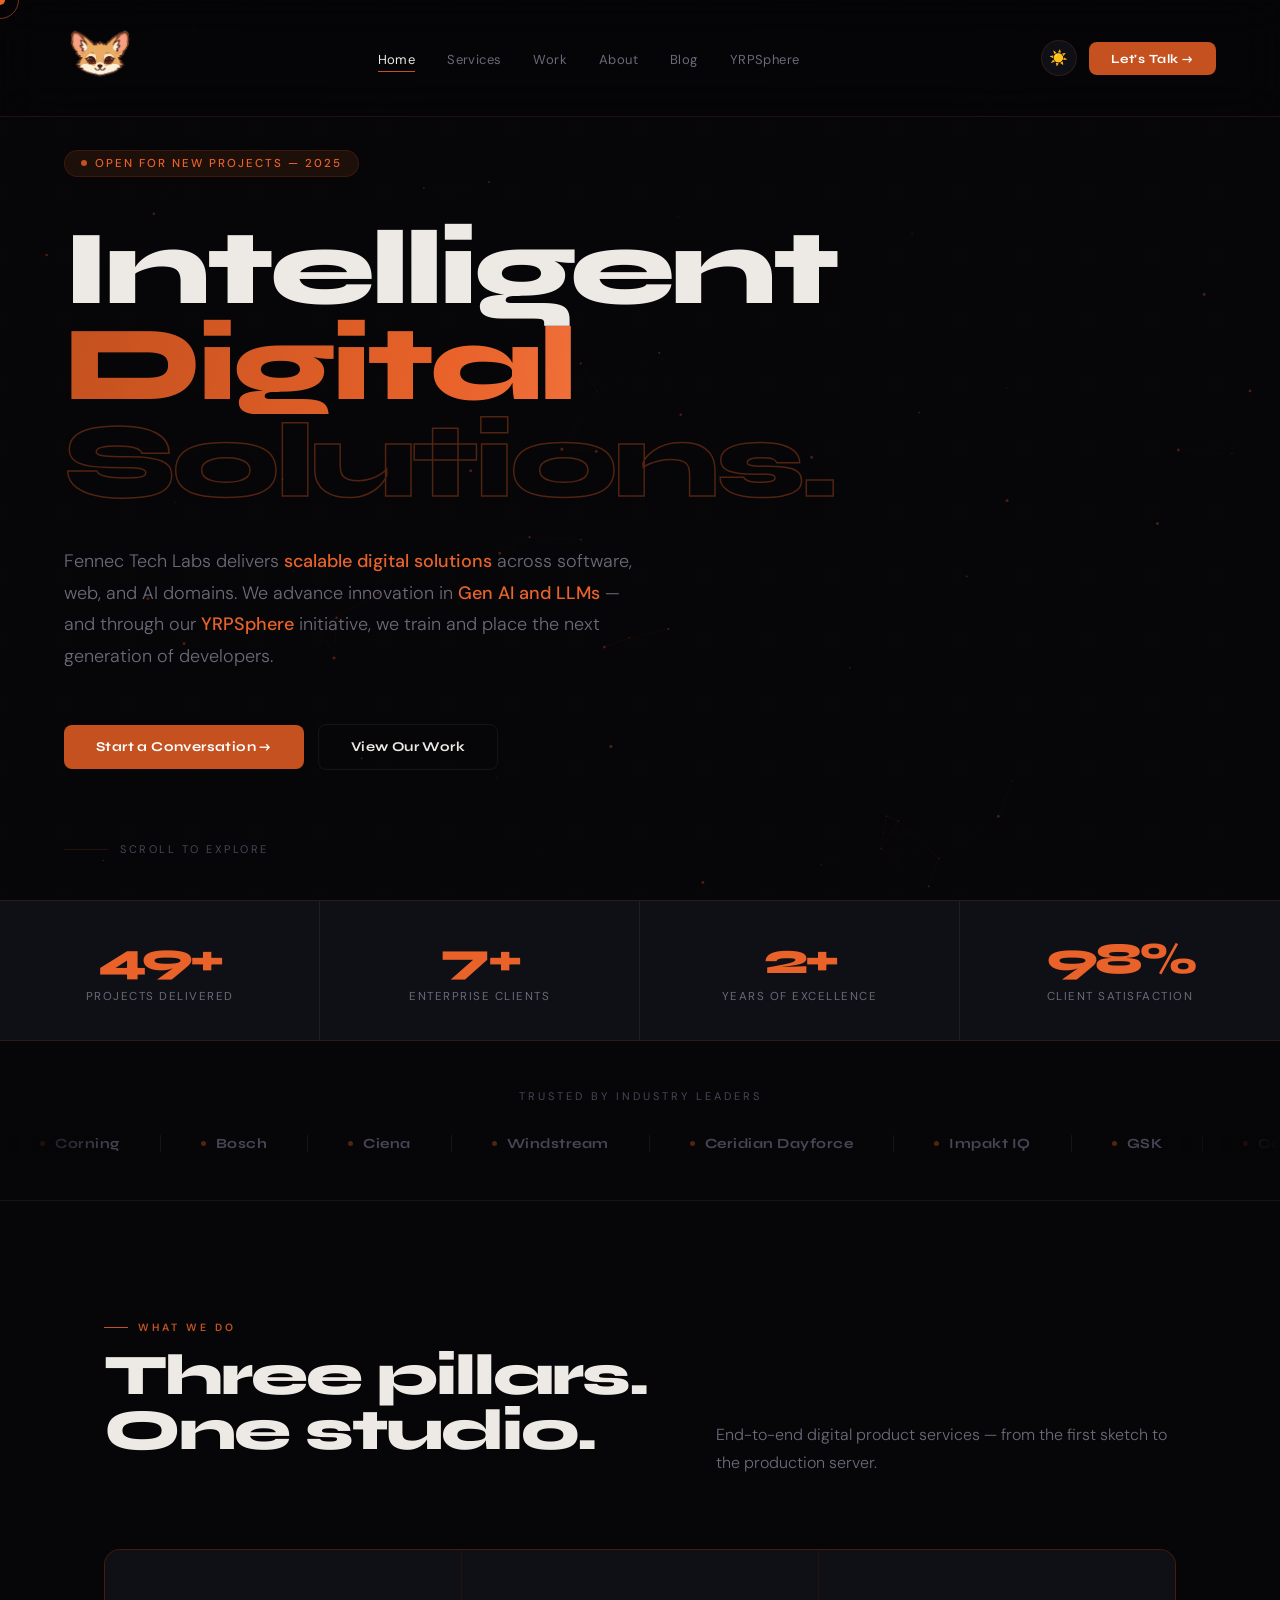
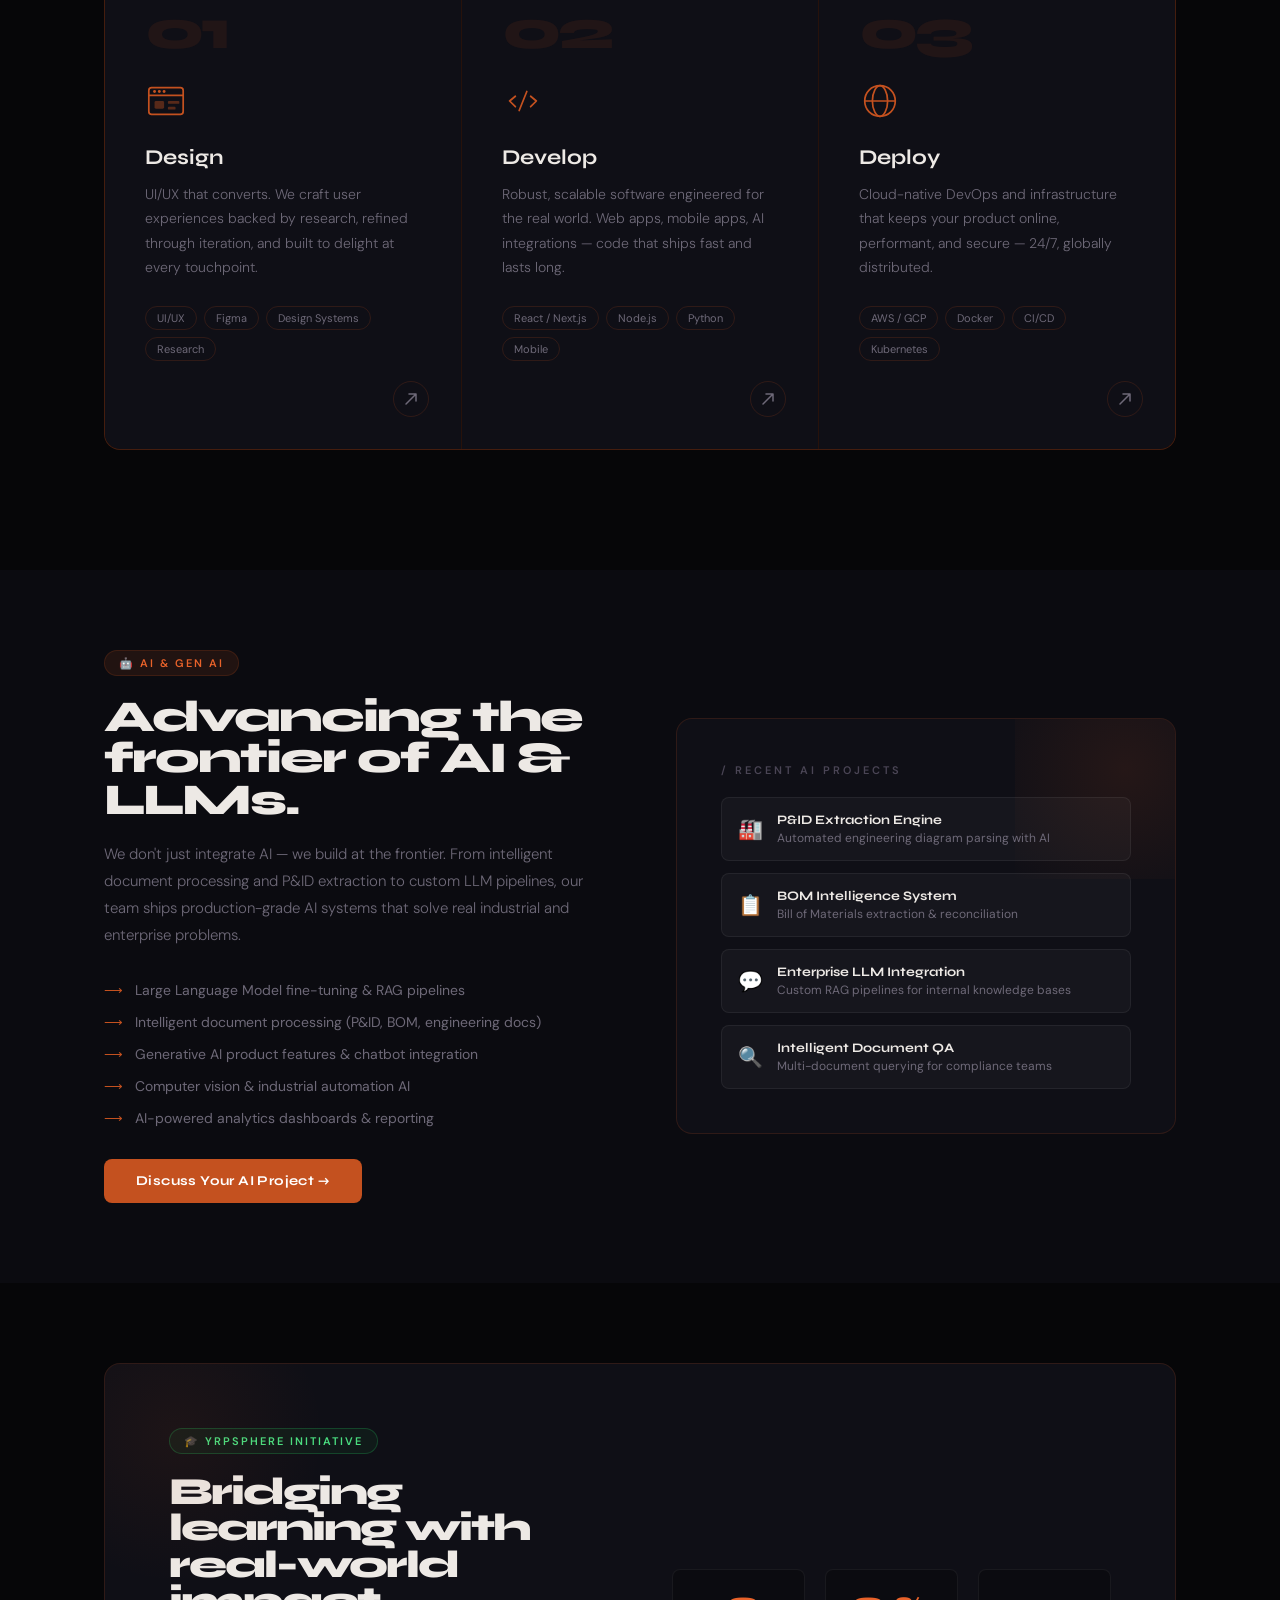
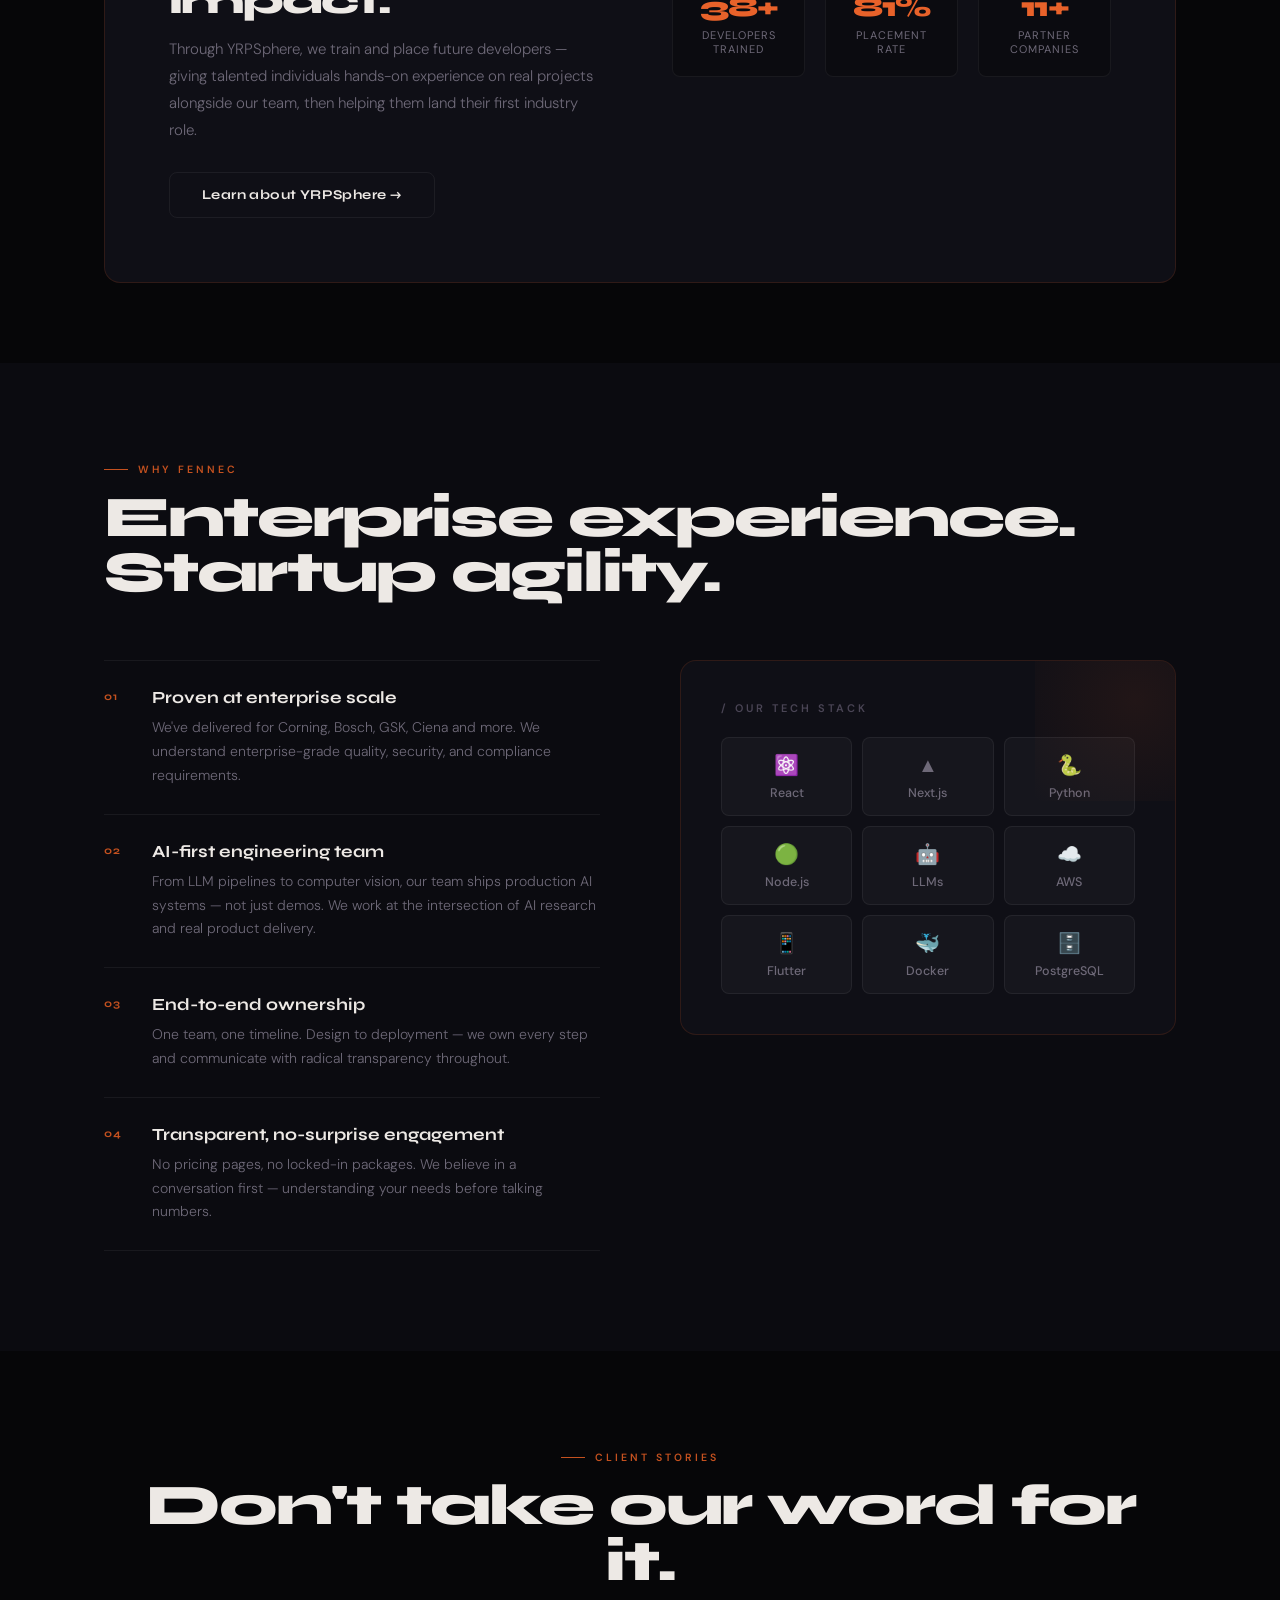
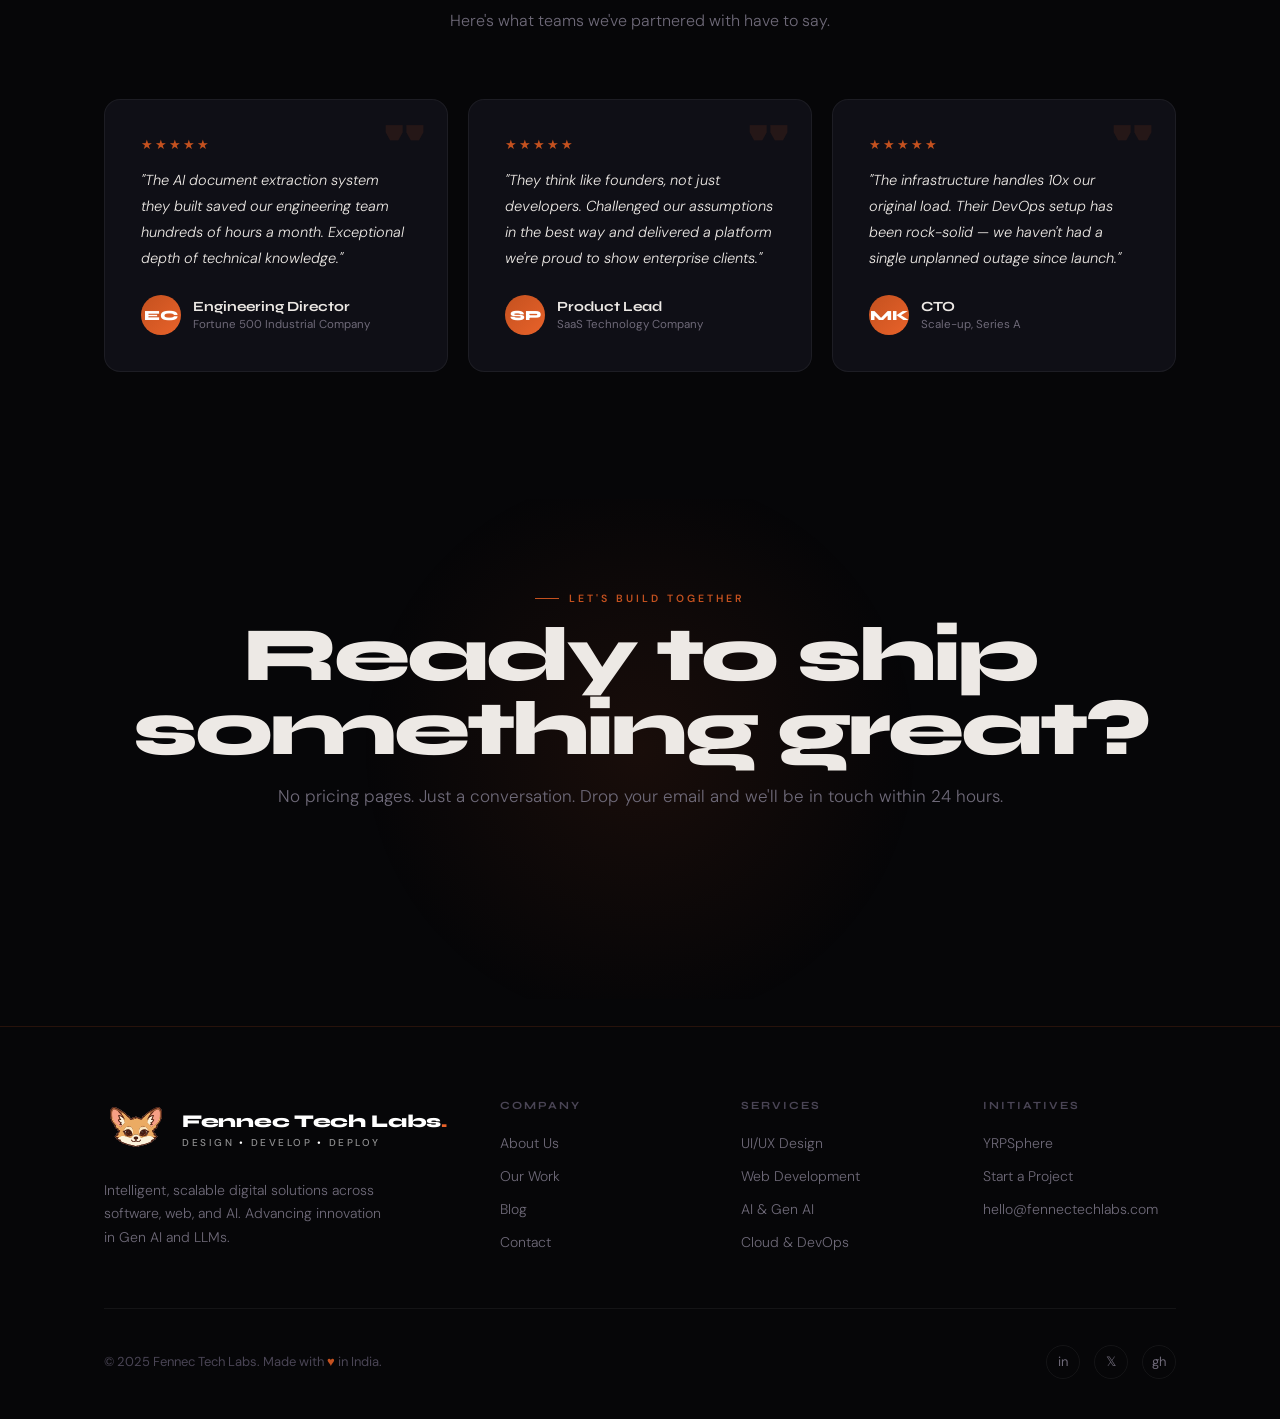
==== commit 98ec629a: "Update index.html add sheet url" ====
--- a/index.html
+++ b/index.html
@@ -460,7 +460,7 @@
 
   <script src="js/global.js"></script>
   <script>
-  const SHEET_URL = 'YOUR_GOOGLE_APPS_SCRIPT_URL_HERE';
+  const SHEET_URL = 'https://script.google.com/macros/s/AKfycbzmyO9-6W6xzQlaZLF8-ejCDDI7e7ID9I5Fd7TgjD6kwbdwnH2TH1Vf1HSTzSR_udxKvQ/exec';
 
   async function postToSheet(payload) {
     const res = await fetch(SHEET_URL, {
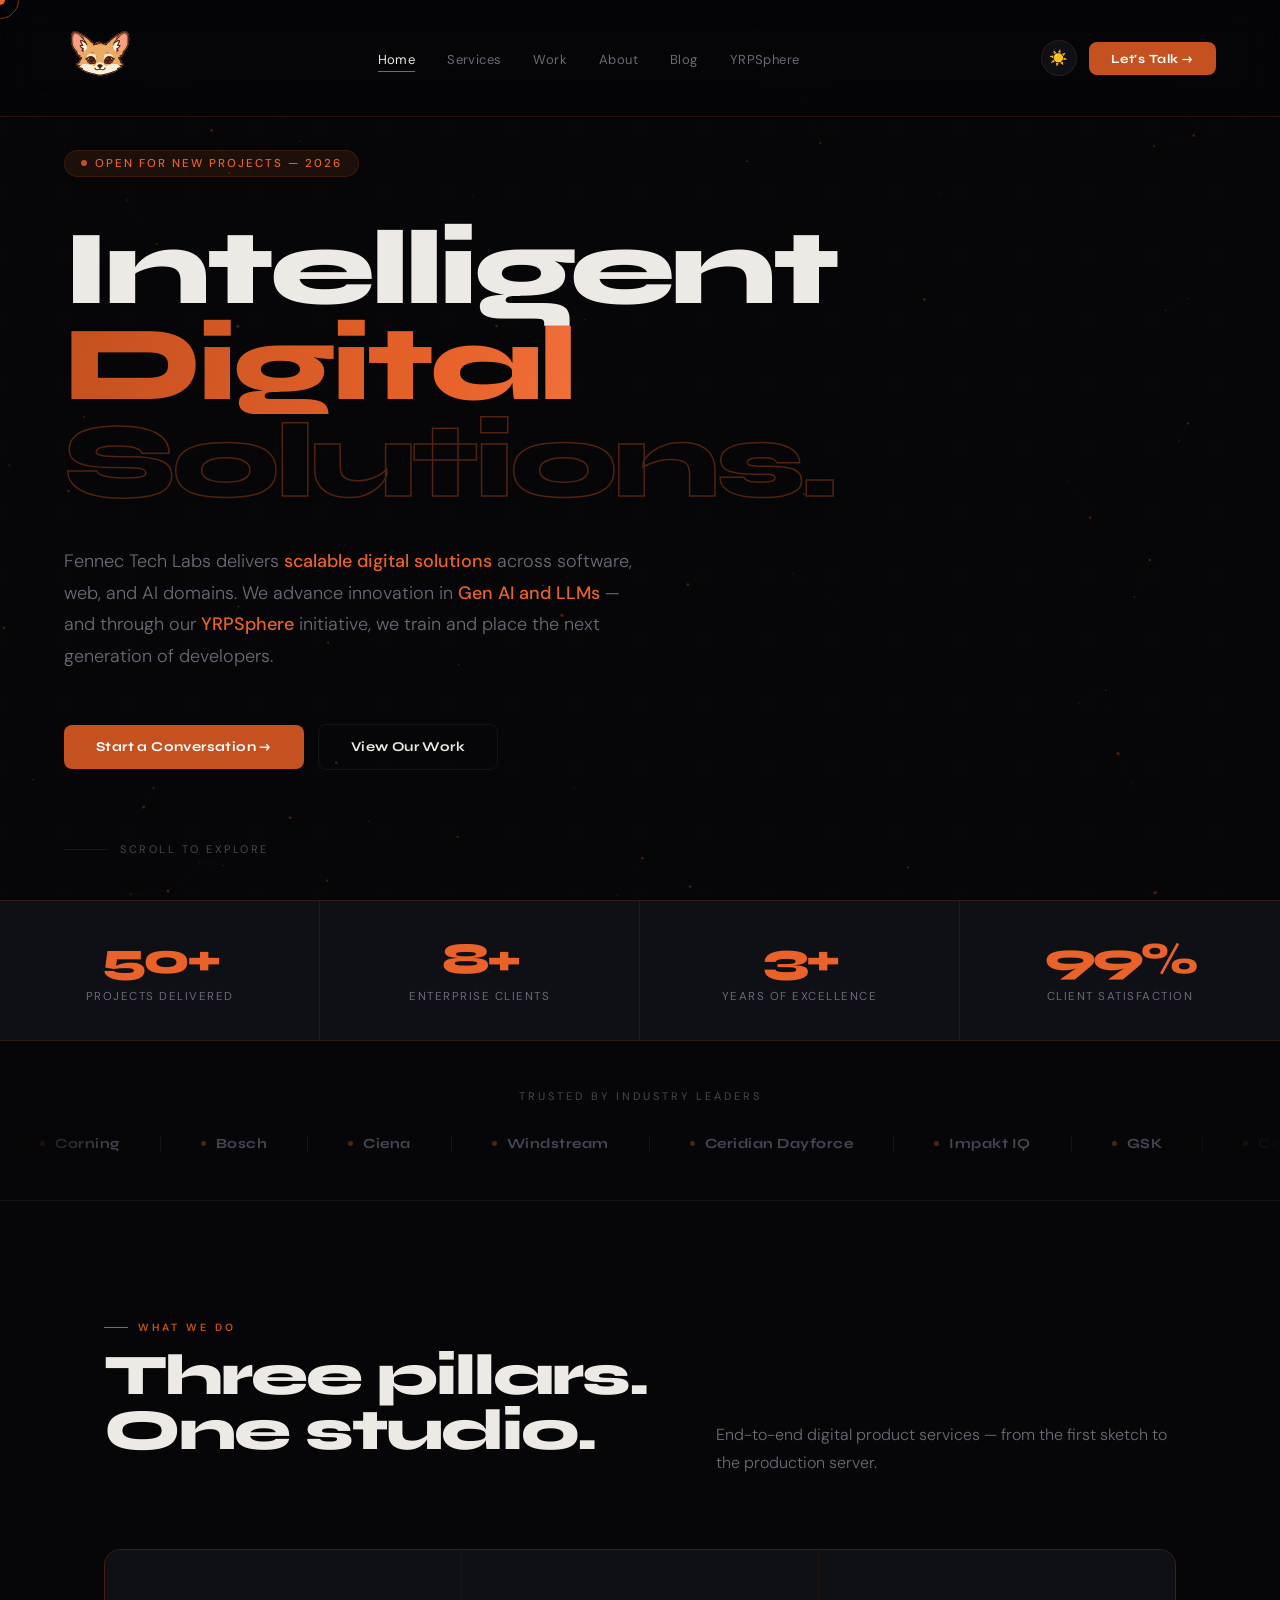
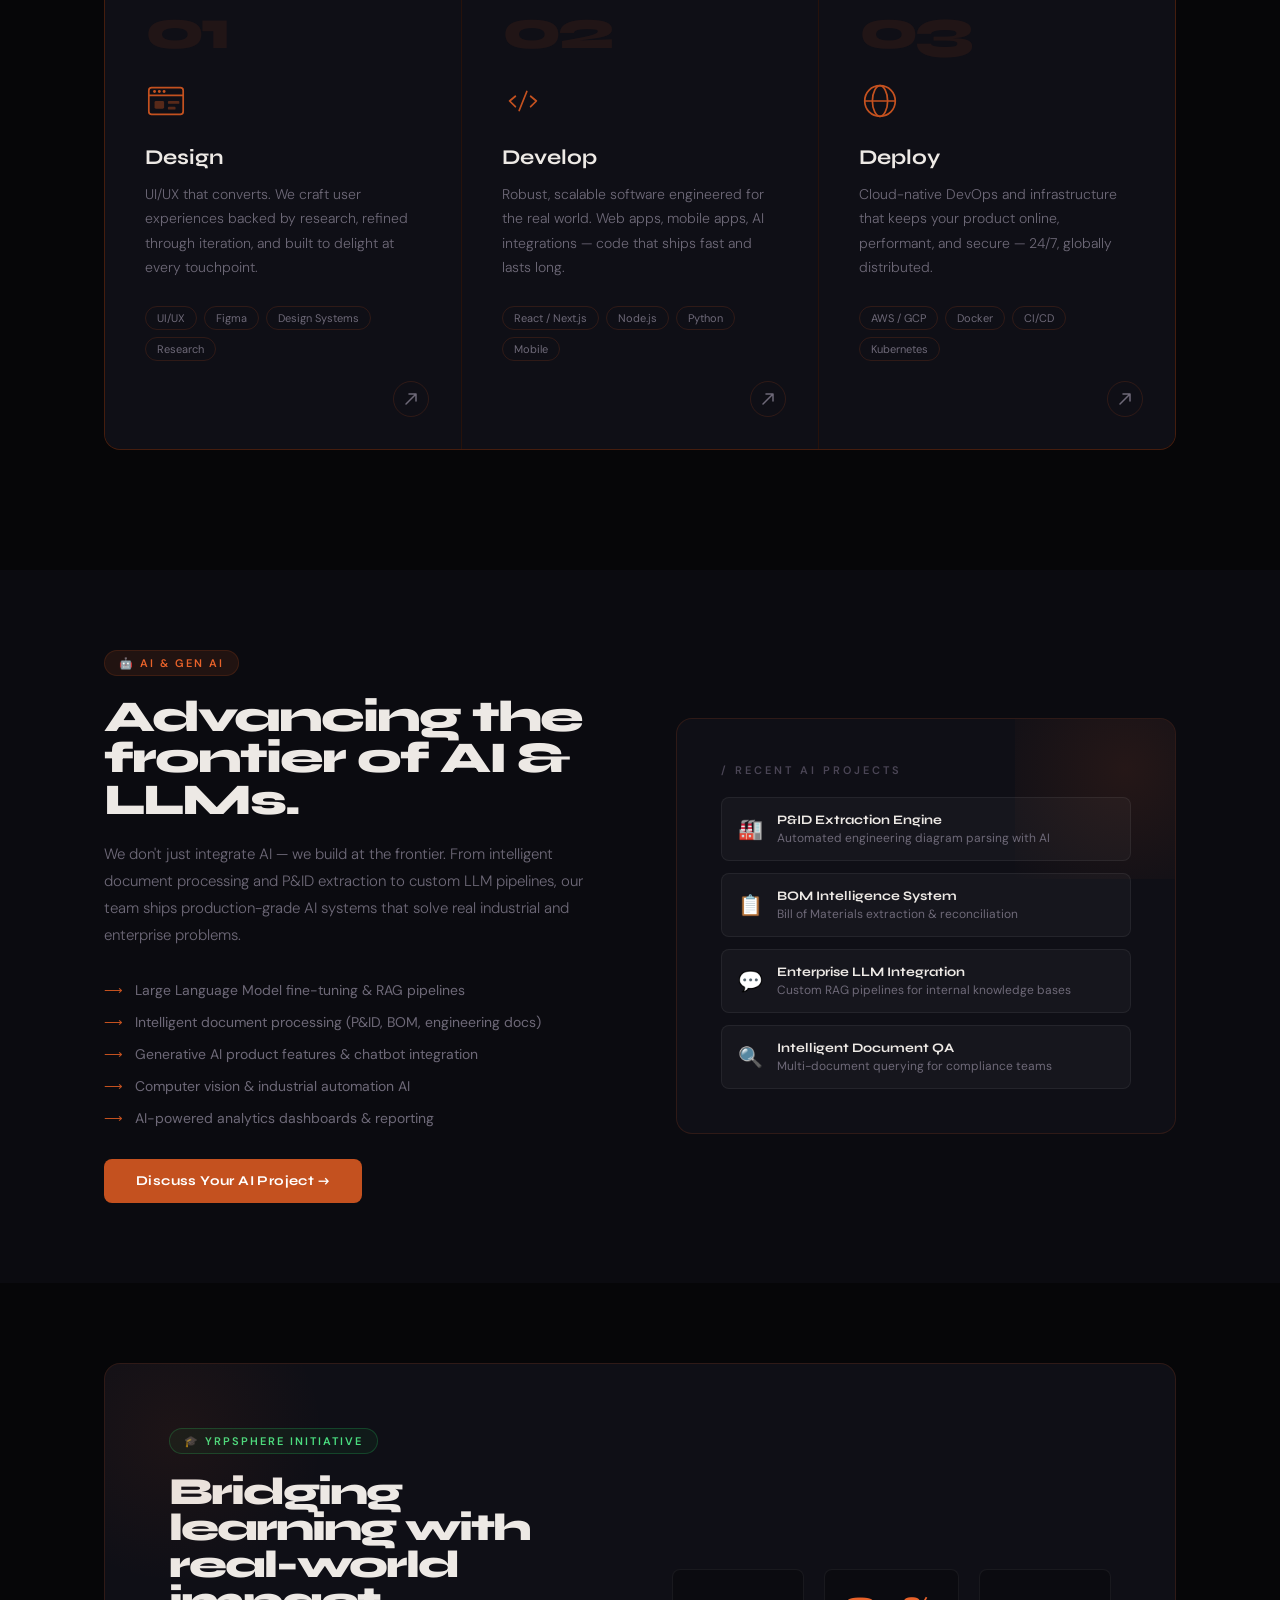
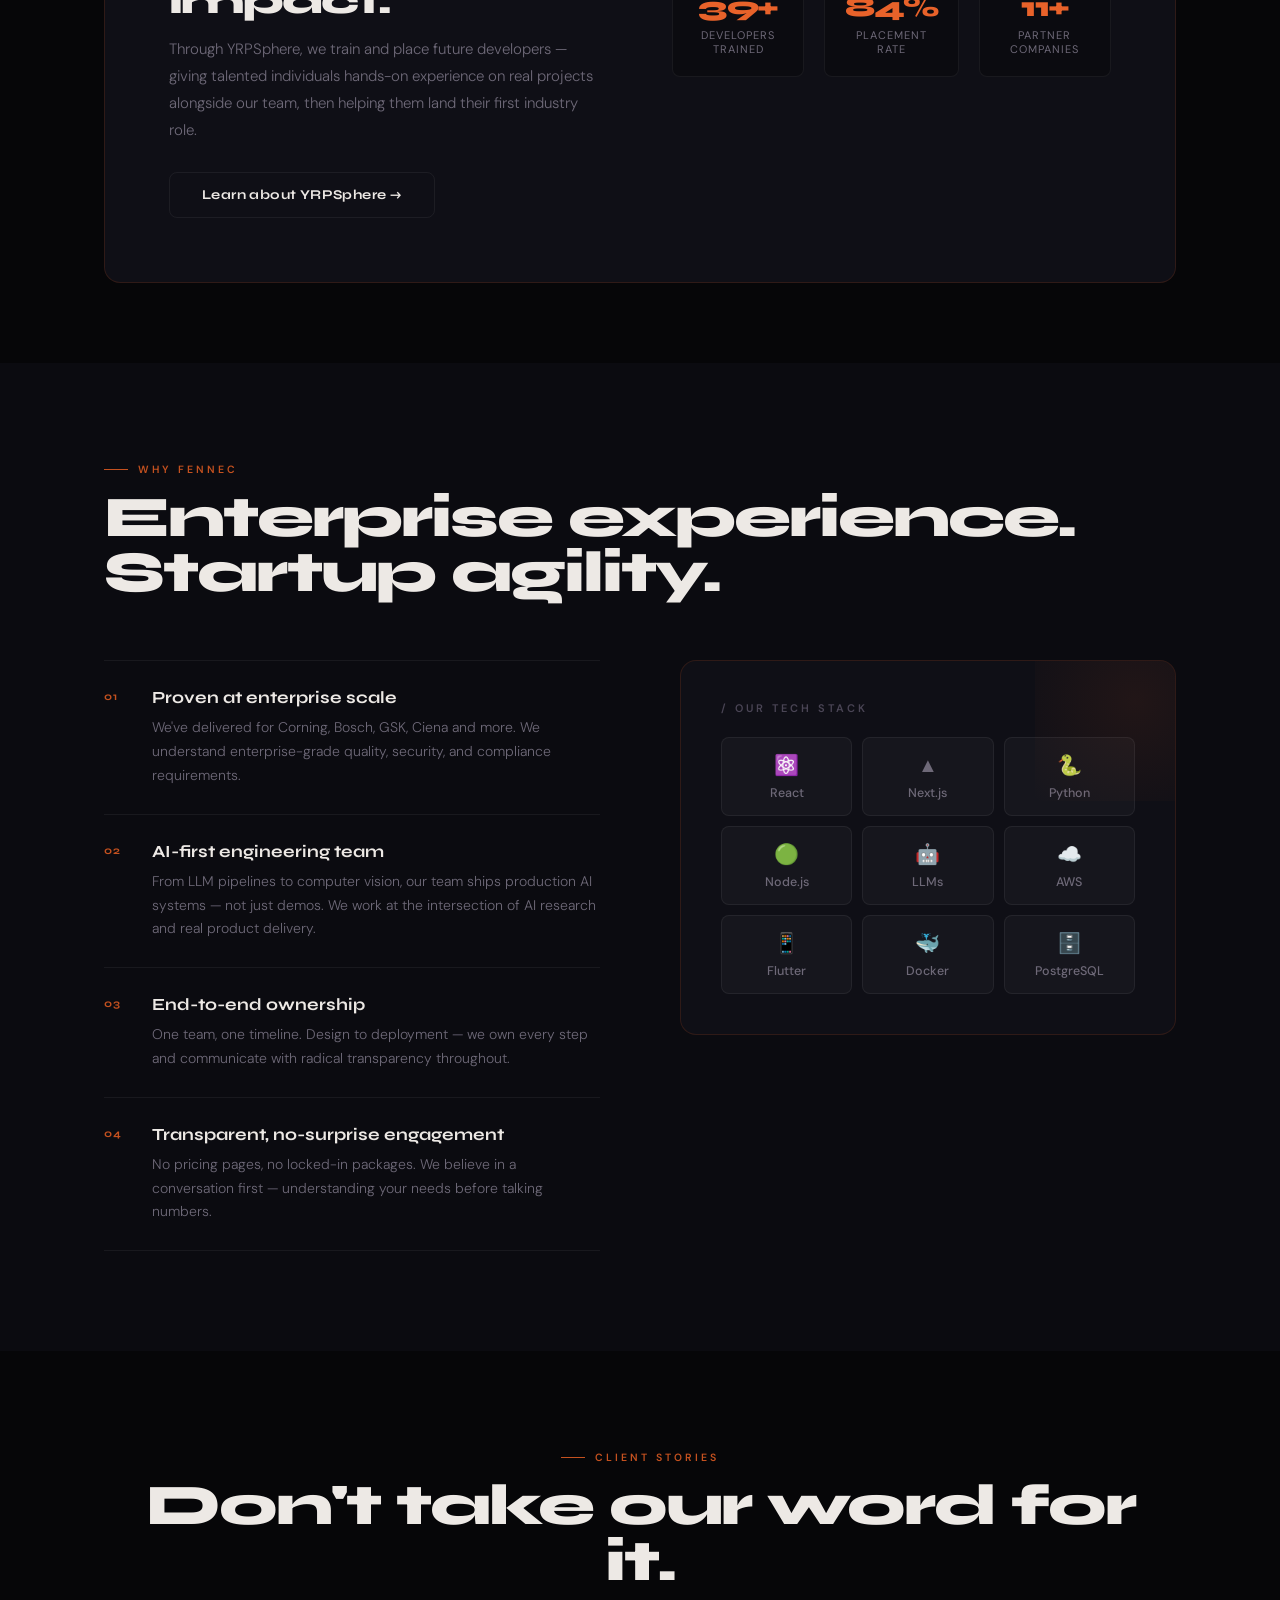
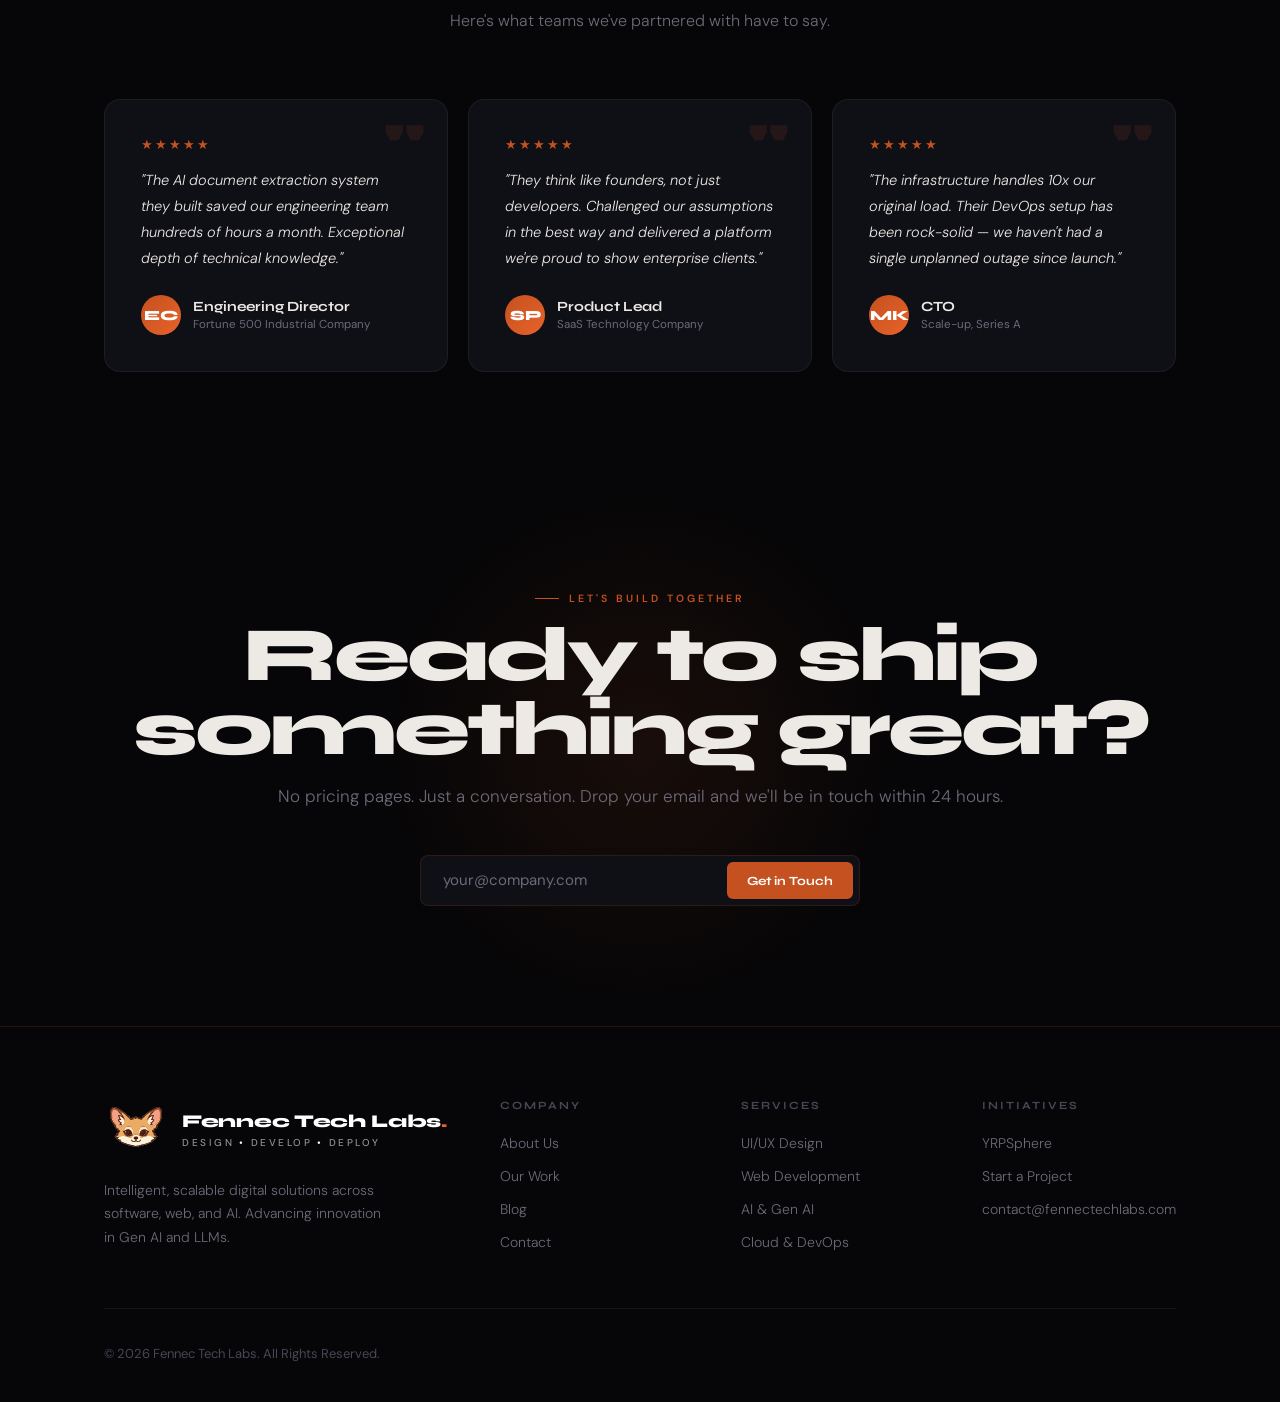
==== commit da5e6207: "fix: logic update" ====
--- a/index.html
+++ b/index.html
@@ -1,491 +1,1718 @@
-<!DOCTYPE html>
+<!doctype html>
 <html lang="en" data-theme="dark">
-<head>
-  <meta charset="UTF-8"/><meta name="viewport" content="width=device-width,initial-scale=1.0"/>
-  <meta name="description" content="Fennec Tech Labs — Intelligent, scalable digital solutions across Software, Web, and AI. Advancing innovation in Gen AI and LLMs."/>
-  <title>Fennec Tech Labs — Design · Develop · Deploy</title>
-  <link rel="stylesheet" href="css/global.css"/>
-  <style>
-    /* HERO */
-    .hero{position:relative;z-index:1;min-height:100vh;display:flex;align-items:center;padding:140px 64px 120px;}
-    .hero-content{max-width:880px;}
-    .hero-badge{display:inline-flex;align-items:center;gap:8px;padding:5px 16px;border:1px solid var(--border);border-radius:100px;font-size:11.5px;color:var(--fox-bright);letter-spacing:2px;text-transform:uppercase;font-weight:500;margin-bottom:44px;background:var(--fox-dim);animation:fadeUp .8s ease both;}
-    .badge-dot{width:6px;height:6px;background:var(--fox);border-radius:50%;animation:blink 1.5s infinite;}
-    @keyframes blink{0%,100%{opacity:1;transform:scale(1)}50%{opacity:.4;transform:scale(.75)}}
-    .hero-headline{font-family:'Syne',sans-serif;font-size:clamp(52px,8.5vw,106px);font-weight:800;line-height:.91;letter-spacing:-4px;margin-bottom:36px;animation:fadeUp .8s .1s ease both;}
-    .hero-headline .solid{display:block;color:var(--text);}
-    .hero-headline .gradient{display:block;background:linear-gradient(100deg,var(--fox) 0%,var(--fox-bright) 50%,var(--fox-light) 100%);-webkit-background-clip:text;-webkit-text-fill-color:transparent;background-clip:text;}
-    .hero-headline .outline{display:block;color:transparent;-webkit-text-stroke:1.5px rgba(196,81,31,0.4);}
-    .hero-sub{font-size:18px;color:var(--text-muted);line-height:1.75;max-width:580px;margin-bottom:52px;font-weight:300;animation:fadeUp .8s .2s ease both;}
-    .hero-sub strong{color:var(--fox-bright);font-weight:500;}
-    .hero-actions{display:flex;gap:14px;align-items:center;animation:fadeUp .8s .3s ease both;}
-    .hero-scroll{position:absolute;bottom:44px;left:64px;display:flex;align-items:center;gap:12px;font-size:11px;color:var(--text-dim);letter-spacing:2.5px;text-transform:uppercase;animation:fadeUp .8s .5s ease both;}
-    .scroll-bar{width:44px;height:1px;background:var(--border);position:relative;overflow:hidden;}
-    .scroll-bar::after{content:'';position:absolute;inset:0;background:var(--fox);transform:translateX(-100%);animation:scrollAnim 2s infinite;}
-    @keyframes scrollAnim{to{transform:translateX(200%);}}
-    @keyframes fadeUp{from{opacity:0;transform:translateY(28px)}to{opacity:1;transform:translateY(0)}}
-
-    /* STATS */
-    .stats-bar{position:relative;z-index:1;background:var(--surface);border-top:1px solid var(--border);border-bottom:1px solid var(--border);display:grid;grid-template-columns:repeat(4,1fr);}
-    .stat{text-align:center;padding:36px 24px;border-right:1px solid var(--border-sub);}
-    .stat:last-child{border-right:none;}
-    .stat-num{font-family:'Syne',sans-serif;font-size:44px;font-weight:800;color:var(--fox-bright);letter-spacing:-3px;line-height:1;margin-bottom:8px;}
-    .stat-lbl{font-size:11.5px;color:var(--text-muted);letter-spacing:1.5px;text-transform:uppercase;}
-
-    /* CLIENTS */
-    .clients-strip{position:relative;z-index:1;padding:48px 0;border-bottom:1px solid var(--border-sub);}
-    .clients-label{text-align:center;font-size:11px;letter-spacing:3px;text-transform:uppercase;color:var(--text-dim);margin-bottom:32px;}
-    .marquee-wrap{overflow:hidden;position:relative;}
-    .marquee-wrap::before,.marquee-wrap::after{content:'';position:absolute;top:0;bottom:0;width:120px;z-index:2;}
-    .marquee-wrap::before{left:0;background:linear-gradient(to right,var(--bg),transparent);}
-    .marquee-wrap::after{right:0;background:linear-gradient(to left,var(--bg),transparent);}
-    .marquee-track{display:flex;gap:0;animation:marquee 30s linear infinite;width:max-content;}
-    @keyframes marquee{to{transform:translateX(-50%);}}
-    .client-chip{display:flex;align-items:center;gap:10px;padding:0 40px;border-right:1px solid var(--border-sub);}
-    .client-chip:last-child{border-right:none;}
-    .client-dot{width:5px;height:5px;border-radius:50%;background:var(--fox);opacity:.4;flex-shrink:0;}
-    .client-name{font-family:'Syne',sans-serif;font-size:14px;font-weight:700;color:var(--text-dim);white-space:nowrap;letter-spacing:.5px;transition:color var(--transition);}
-    .client-chip:hover .client-name{color:var(--fox-bright);}
-
-    /* SERVICES */
-    .services{padding:120px 0;}
-    .services-header{display:flex;justify-content:space-between;align-items:flex-end;margin-bottom:72px;}
-    .services-grid{display:grid;grid-template-columns:repeat(3,1fr);gap:1px;background:var(--border);border:1px solid var(--border);border-radius:var(--radius-lg);overflow:hidden;}
-    .service-card{background:var(--surface);padding:52px 40px 44px;position:relative;overflow:hidden;transition:background var(--transition);cursor:none;}
-    .service-card::before{content:'';position:absolute;inset:0;background:radial-gradient(circle at 20% 20%,var(--fox-dim),transparent 65%);opacity:0;transition:opacity .5s;}
-    .service-card:hover{background:var(--surface2);}
-    .service-card:hover::before{opacity:1;}
-    .svc-num{font-family:'Syne',sans-serif;font-size:56px;font-weight:800;color:rgba(196,81,31,.1);line-height:1;margin-bottom:22px;letter-spacing:-4px;transition:color .4s;}
-    .service-card:hover .svc-num{color:rgba(196,81,31,.22);}
-    .svc-icon{width:42px;height:42px;color:var(--fox);margin-bottom:18px;}
-    .svc-name{font-family:'Syne',sans-serif;font-size:21px;font-weight:700;margin-bottom:12px;color:var(--text);}
-    .svc-desc{font-size:14px;color:var(--text-muted);line-height:1.75;margin-bottom:26px;font-weight:300;}
-    .svc-tags{display:flex;flex-wrap:wrap;gap:7px;margin-bottom:44px;}
-    .tag{font-size:11px;padding:4px 11px;border:1px solid var(--border);border-radius:100px;color:var(--text-muted);transition:all var(--transition);}
-    .service-card:hover .tag{border-color:rgba(196,81,31,.35);color:var(--fox-bright);}
-    .svc-arrow{position:absolute;bottom:32px;right:32px;width:36px;height:36px;border:1px solid var(--border);border-radius:50%;display:flex;align-items:center;justify-content:center;color:var(--text-muted);transition:all .35s;}
-    .service-card:hover .svc-arrow{border-color:var(--fox);color:var(--fox);transform:rotate(-45deg);}
-
-    /* AI HIGHLIGHT */
-    .ai-band{padding:80px 0;background:var(--bg2);}
-    .ai-inner{display:grid;grid-template-columns:1fr 1fr;gap:72px;align-items:center;}
-    .ai-badge{display:inline-flex;align-items:center;gap:8px;padding:5px 14px;border:1px solid var(--border);border-radius:100px;font-size:11px;color:var(--fox-bright);letter-spacing:2px;text-transform:uppercase;font-weight:600;background:var(--fox-dim);margin-bottom:20px;}
-    .ai-title{font-family:'Syne',sans-serif;font-size:clamp(28px,3.5vw,44px);font-weight:800;letter-spacing:-2px;line-height:.95;color:var(--text);margin-bottom:20px;}
-    .ai-desc{font-size:15px;color:var(--text-muted);line-height:1.8;font-weight:300;margin-bottom:32px;}
-    .ai-items{display:flex;flex-direction:column;gap:14px;}
-    .ai-item{display:flex;align-items:flex-start;gap:12px;font-size:14px;color:var(--text-muted);}
-    .ai-item::before{content:'⟶';color:var(--fox);font-size:13px;flex-shrink:0;margin-top:1px;}
-    .ai-visual{background:var(--surface);border:1px solid var(--border);border-radius:var(--radius-lg);padding:44px;position:relative;overflow:hidden;}
-    .ai-visual::before{content:'';position:absolute;top:-60px;right:-60px;width:220px;height:220px;background:radial-gradient(circle,rgba(196,81,31,.12),transparent);}
-    .ai-projects{display:flex;flex-direction:column;gap:12px;position:relative;z-index:1;}
-    .ai-proj{display:flex;align-items:center;gap:14px;padding:14px 16px;background:rgba(255,255,255,.03);border:1px solid var(--border-sub);border-radius:var(--radius);transition:border-color var(--transition);cursor:none;}
-    .ai-proj:hover{border-color:var(--fox);}
-    .ai-proj-icon{font-size:20px;flex-shrink:0;}
-    .ai-proj-name{font-family:'Syne',sans-serif;font-size:13px;font-weight:700;color:var(--text);margin-bottom:2px;}
-    .ai-proj-sub{font-size:12px;color:var(--text-muted);}
-
-    /* YRPSPHERE */
-    .yrp-band{padding:80px 0;}
-    .yrp-inner{background:var(--surface);border:1px solid var(--border);border-radius:var(--radius-lg);padding:64px;display:grid;grid-template-columns:1fr 1fr;gap:64px;align-items:center;position:relative;overflow:hidden;}
-    .yrp-inner::before{content:'';position:absolute;top:-80px;left:-80px;width:300px;height:300px;background:radial-gradient(circle,rgba(196,81,31,.08),transparent 70%);pointer-events:none;}
-    .yrp-badge{display:inline-flex;align-items:center;gap:8px;padding:5px 14px;border:1px solid rgba(34,197,94,.25);border-radius:100px;font-size:11px;color:#4ade80;letter-spacing:2px;text-transform:uppercase;font-weight:600;background:rgba(34,197,94,.06);margin-bottom:20px;}
-    .yrp-title{font-family:'Syne',sans-serif;font-size:clamp(26px,3vw,40px);font-weight:800;letter-spacing:-2px;line-height:.95;color:var(--text);margin-bottom:16px;}
-    .yrp-desc{font-size:15px;color:var(--text-muted);line-height:1.8;font-weight:300;margin-bottom:28px;}
-    .yrp-stats{display:grid;grid-template-columns:repeat(3,1fr);gap:20px;}
-    .yrp-stat{text-align:center;padding:20px;background:var(--bg2);border:1px solid var(--border-sub);border-radius:var(--radius);}
-    .yrp-stat-n{font-family:'Syne',sans-serif;font-size:28px;font-weight:800;color:var(--fox-bright);letter-spacing:-1.5px;}
-    .yrp-stat-l{font-size:11px;color:var(--text-muted);letter-spacing:1px;text-transform:uppercase;margin-top:4px;}
-
-    /* WHY */
-    .why{padding:100px 0;background:var(--bg2);}
-    .why-inner{display:grid;grid-template-columns:1fr 1fr;gap:80px;align-items:start;margin-top:60px;}
-    .why-items{display:flex;flex-direction:column;}
-    .why-item{padding:26px 0;border-bottom:1px solid var(--border-sub);display:flex;gap:20px;cursor:none;}
-    .why-item:first-child{border-top:1px solid var(--border-sub);}
-    .why-n{font-family:'Syne',sans-serif;font-size:11px;font-weight:700;color:var(--fox);min-width:28px;padding-top:3px;letter-spacing:1px;}
-    .why-c h3{font-family:'Syne',sans-serif;font-size:17px;font-weight:700;margin-bottom:8px;color:var(--text);transition:color var(--transition);}
-    .why-item:hover h3{color:var(--fox-bright);}
-    .why-c p{font-size:14px;color:var(--text-muted);line-height:1.7;font-weight:300;}
-    .tech-box{background:var(--surface);border:1px solid var(--border);border-radius:var(--radius-lg);padding:40px;position:relative;overflow:hidden;}
-    .tech-box::before{content:'';position:absolute;top:-60px;right:-60px;width:200px;height:200px;background:radial-gradient(circle,rgba(196,81,31,.1),transparent);}
-    .tech-box-label{font-size:11px;letter-spacing:3px;text-transform:uppercase;color:var(--text-dim);margin-bottom:22px;font-weight:600;}
-    .tech-grid{display:grid;grid-template-columns:repeat(3,1fr);gap:10px;}
-    .tech-pill{background:rgba(255,255,255,.03);border:1px solid var(--border-sub);border-radius:var(--radius);padding:14px 10px;text-align:center;font-size:12.5px;color:var(--text-muted);font-weight:500;transition:all var(--transition);cursor:none;}
-    .tech-pill:hover{border-color:var(--fox);color:var(--fox-bright);background:var(--fox-dim);transform:translateY(-2px);}
-    .tech-pill .ti{font-size:20px;display:block;margin-bottom:7px;}
-
-    /* TESTIMONIALS */
-    .testimonials{padding:100px 0;}
-    .testi-header{text-align:center;margin-bottom:64px;}
-    .testi-header .section-sub{margin:0 auto;}
-    .testi-grid{display:grid;grid-template-columns:repeat(3,1fr);gap:20px;}
-    .testimonial-card{background:var(--surface);border:1px solid var(--border-sub);border-radius:var(--radius-lg);padding:36px;position:relative;overflow:hidden;transition:all var(--transition);cursor:none;}
-    .testimonial-card::before{content:'"';position:absolute;top:14px;right:22px;font-family:'Syne',sans-serif;font-size:68px;color:var(--fox-dim);line-height:1;font-weight:800;}
-    .testimonial-card:hover{border-color:var(--fox);transform:translateY(-4px);box-shadow:0 20px 60px var(--shadow);}
-    .stars{color:var(--fox);font-size:13px;margin-bottom:14px;letter-spacing:2px;}
-    .testi-text{font-size:14.5px;color:var(--text);line-height:1.8;margin-bottom:24px;font-weight:300;font-style:italic;}
-    .testi-author{display:flex;align-items:center;gap:12px;}
-    .testi-avatar{width:40px;height:40px;border-radius:50%;background:linear-gradient(135deg,var(--fox),var(--fox-bright));display:flex;align-items:center;justify-content:center;font-family:'Syne',sans-serif;font-weight:800;font-size:14px;color:white;flex-shrink:0;}
-    .testi-name{font-family:'Syne',sans-serif;font-size:14px;font-weight:700;color:var(--text);margin-bottom:2px;}
-    .testi-role{font-size:11.5px;color:var(--text-muted);}
-
-    /* CTA */
-    .cta-band{padding:120px 0;text-align:center;position:relative;overflow:hidden;}
-    .cta-band::before{content:'';position:absolute;top:50%;left:50%;transform:translate(-50%,-50%);width:700px;height:500px;background:radial-gradient(circle,rgba(196,81,31,.1),transparent 65%);pointer-events:none;}
-    .cta-title{font-family:'Syne',sans-serif;font-size:clamp(38px,6vw,78px);font-weight:800;letter-spacing:-3px;line-height:.96;margin-bottom:18px;color:var(--text);position:relative;z-index:1;}
-    .cta-sub{font-size:17px;color:var(--text-muted);margin-bottom:48px;font-weight:300;position:relative;z-index:1;}
-    .cta-email{display:inline-flex;align-items:center;gap:12px;background:var(--surface);border:1px solid var(--border);border-radius:var(--radius);padding:6px 6px 6px 22px;max-width:440px;width:90%;position:relative;z-index:1;transition:border-color var(--transition);}
-    .cta-email:focus-within{border-color:var(--fox);box-shadow:0 0 24px var(--fox-dim);}
-    .cta-email input{background:none;border:none;outline:none;font-family:'DM Sans',sans-serif;font-size:15px;color:var(--text);flex:1;min-width:0;}
-    .cta-email input::placeholder{color:var(--text-muted);}
-    .cta-email button{font-family:'Syne',sans-serif;font-size:12.5px;font-weight:700;padding:11px 20px;background:var(--fox);color:white;border:none;border-radius:6px;cursor:none;transition:all var(--transition);}
-    .cta-email button:hover{background:var(--fox-bright);box-shadow:0 0 20px var(--fox-glow);}
-
-    @media(max-width:1000px){.ai-inner,.yrp-inner,.why-inner{grid-template-columns:1fr;gap:48px;}}
-    @media(max-width:900px){
-      .hero{padding:120px 20px 80px;}
-      .hero-scroll{left:20px;}
-      .stats-bar{grid-template-columns:repeat(2,1fr);}
-      .stat:nth-child(2){border-right:none;}
-      .stat:nth-child(3){border-right:1px solid var(--border-sub);}
-      .services-grid{grid-template-columns:1fr;}
-      .testi-grid{grid-template-columns:1fr;}
-      .services-header{flex-direction:column;gap:20px;align-items:flex-start;}
-      .why-inner{grid-template-columns:1fr;gap:40px;}
-      .cta-email{flex-direction:column;padding:12px;}
-      .cta-email input{padding:8px 0;}
-      .cta-email button{width:100%;padding:13px;}
-    }
-    @media(max-width:600px){
-      .hero{padding:100px 16px 60px;min-height:auto;}
-      .hero-headline{font-size:clamp(38px,11vw,56px);letter-spacing:-2px;}
-      .hero-sub{font-size:15px;}
-      .hero-actions{flex-direction:column;width:100%;}
-      .hero-actions .btn{width:100%;justify-content:center;}
-      .hero-badge{font-size:9px;letter-spacing:1.5px;}
-      .hero-scroll{display:none;}
-      .stats-bar{grid-template-columns:repeat(2,1fr);}
-      .stat{padding:24px 12px;}
-      .stat-num{font-size:32px;}
-      .services{padding:60px 0;}
-      .service-card{padding:32px 24px 28px;}
-      .ai-band,.yrp-band,.why{padding:60px 0;}
-      .ai-visual{padding:24px;}
-      .yrp-inner{padding:32px 20px;}
-      .yrp-stats{grid-template-columns:repeat(3,1fr);gap:12px;}
-      .yrp-stat{padding:14px 8px;}
-      .yrp-stat-n{font-size:22px;}
-      .why-cards{grid-template-columns:1fr;}
-      .tech-grid{grid-template-columns:repeat(3,1fr);}
-      .testimonials{padding:60px 0;}
-      .cta-band{padding:60px 0;}
-      .cta-title{letter-spacing:-1.5px;}
-    }
-  </style>
-</head>
-<body>
-  <div class="cursor" id="cursor"></div>
-  <div class="cursor-ring" id="cursorRing"></div>
-  <canvas id="grid-canvas"></canvas>
-
-  <nav>
-    <a href="index.html" class="fnc-nav-logo">
-      <span class="fnc-spark"></span><span class="fnc-spark"></span>
-      <span class="fnc-spark"></span><span class="fnc-spark"></span>
-      <span class="fnc-spark"></span>
-      <img src="images/fennec-logo.svg" class="fnc-nav-img" alt="Fennec Tech Labs"/>
-      <div class="fnc-nav-text">
-        <span class="fnc-nav-name">Fennec Tech Labs<span class="fnc-dot">.</span></span>
-        <span class="fnc-nav-tagline">Design<span class="fnc-bull">•</span>Develop<span class="fnc-bull">•</span>Deploy</span>
+  <head>
+    <meta charset="UTF-8" />
+    <meta name="viewport" content="width=device-width,initial-scale=1.0" />
+    <meta
+      name="description"
+      content="Fennec Tech Labs — Intelligent, scalable digital solutions across Software, Web, and AI. Advancing innovation in Gen AI and LLMs."
+    />
+    <title>Fennec Tech Labs — Design · Develop · Deploy</title>
+    <link rel="stylesheet" href="css/global.css" />
+    <style>
+      /* HERO */
+      .hero {
+        position: relative;
+        z-index: 1;
+        min-height: 100vh;
+        display: flex;
+        align-items: center;
+        padding: 140px 64px 120px;
+      }
+      .hero-content {
+        max-width: 880px;
+      }
+      .hero-badge {
+        display: inline-flex;
+        align-items: center;
+        gap: 8px;
+        padding: 5px 16px;
+        border: 1px solid var(--border);
+        border-radius: 100px;
+        font-size: 11.5px;
+        color: var(--fox-bright);
+        letter-spacing: 2px;
+        text-transform: uppercase;
+        font-weight: 500;
+        margin-bottom: 44px;
+        background: var(--fox-dim);
+        animation: fadeUp 0.8s ease both;
+      }
+      .badge-dot {
+        width: 6px;
+        height: 6px;
+        background: var(--fox);
+        border-radius: 50%;
+        animation: blink 1.5s infinite;
+      }
+      @keyframes blink {
+        0%,
+        100% {
+          opacity: 1;
+          transform: scale(1);
+        }
+        50% {
+          opacity: 0.4;
+          transform: scale(0.75);
+        }
+      }
+      .hero-headline {
+        font-family: "Syne", sans-serif;
+        font-size: clamp(52px, 8.5vw, 106px);
+        font-weight: 800;
+        line-height: 0.91;
+        letter-spacing: -4px;
+        margin-bottom: 36px;
+        animation: fadeUp 0.8s 0.1s ease both;
+      }
+      .hero-headline .solid {
+        display: block;
+        color: var(--text);
+      }
+      .hero-headline .gradient {
+        display: block;
+        background: linear-gradient(
+          100deg,
+          var(--fox) 0%,
+          var(--fox-bright) 50%,
+          var(--fox-light) 100%
+        );
+        -webkit-background-clip: text;
+        -webkit-text-fill-color: transparent;
+        background-clip: text;
+      }
+      .hero-headline .outline {
+        display: block;
+        color: transparent;
+        -webkit-text-stroke: 1.5px rgba(196, 81, 31, 0.4);
+      }
+      .hero-sub {
+        font-size: 18px;
+        color: var(--text-muted);
+        line-height: 1.75;
+        max-width: 580px;
+        margin-bottom: 52px;
+        font-weight: 300;
+        animation: fadeUp 0.8s 0.2s ease both;
+      }
+      .hero-sub strong {
+        color: var(--fox-bright);
+        font-weight: 500;
+      }
+      .hero-actions {
+        display: flex;
+        gap: 14px;
+        align-items: center;
+        animation: fadeUp 0.8s 0.3s ease both;
+      }
+      .hero-scroll {
+        position: absolute;
+        bottom: 44px;
+        left: 64px;
+        display: flex;
+        align-items: center;
+        gap: 12px;
+        font-size: 11px;
+        color: var(--text-dim);
+        letter-spacing: 2.5px;
+        text-transform: uppercase;
+        animation: fadeUp 0.8s 0.5s ease both;
+      }
+      .scroll-bar {
+        width: 44px;
+        height: 1px;
+        background: var(--border);
+        position: relative;
+        overflow: hidden;
+      }
+      .scroll-bar::after {
+        content: "";
+        position: absolute;
+        inset: 0;
+        background: var(--fox);
+        transform: translateX(-100%);
+        animation: scrollAnim 2s infinite;
+      }
+      @keyframes scrollAnim {
+        to {
+          transform: translateX(200%);
+        }
+      }
+      @keyframes fadeUp {
+        from {
+          opacity: 0;
+          transform: translateY(28px);
+        }
+        to {
+          opacity: 1;
+          transform: translateY(0);
+        }
+      }
+
+      /* STATS */
+      .stats-bar {
+        position: relative;
+        z-index: 1;
+        background: var(--surface);
+        border-top: 1px solid var(--border);
+        border-bottom: 1px solid var(--border);
+        display: grid;
+        grid-template-columns: repeat(4, 1fr);
+      }
+      .stat {
+        text-align: center;
+        padding: 36px 24px;
+        border-right: 1px solid var(--border-sub);
+      }
+      .stat:last-child {
+        border-right: none;
+      }
+      .stat-num {
+        font-family: "Syne", sans-serif;
+        font-size: 44px;
+        font-weight: 800;
+        color: var(--fox-bright);
+        letter-spacing: -3px;
+        line-height: 1;
+        margin-bottom: 8px;
+      }
+      .stat-lbl {
+        font-size: 11.5px;
+        color: var(--text-muted);
+        letter-spacing: 1.5px;
+        text-transform: uppercase;
+      }
+
+      /* CLIENTS */
+      .clients-strip {
+        position: relative;
+        z-index: 1;
+        padding: 48px 0;
+        border-bottom: 1px solid var(--border-sub);
+      }
+      .clients-label {
+        text-align: center;
+        font-size: 11px;
+        letter-spacing: 3px;
+        text-transform: uppercase;
+        color: var(--text-dim);
+        margin-bottom: 32px;
+      }
+      .marquee-wrap {
+        overflow: hidden;
+        position: relative;
+      }
+      .marquee-wrap::before,
+      .marquee-wrap::after {
+        content: "";
+        position: absolute;
+        top: 0;
+        bottom: 0;
+        width: 120px;
+        z-index: 2;
+      }
+      .marquee-wrap::before {
+        left: 0;
+        background: linear-gradient(to right, var(--bg), transparent);
+      }
+      .marquee-wrap::after {
+        right: 0;
+        background: linear-gradient(to left, var(--bg), transparent);
+      }
+      .marquee-track {
+        display: flex;
+        gap: 0;
+        animation: marquee 30s linear infinite;
+        width: max-content;
+      }
+      @keyframes marquee {
+        to {
+          transform: translateX(-50%);
+        }
+      }
+      .client-chip {
+        display: flex;
+        align-items: center;
+        gap: 10px;
+        padding: 0 40px;
+        border-right: 1px solid var(--border-sub);
+      }
+      .client-chip:last-child {
+        border-right: none;
+      }
+      .client-dot {
+        width: 5px;
+        height: 5px;
+        border-radius: 50%;
+        background: var(--fox);
+        opacity: 0.4;
+        flex-shrink: 0;
+      }
+      .client-name {
+        font-family: "Syne", sans-serif;
+        font-size: 14px;
+        font-weight: 700;
+        color: var(--text-dim);
+        white-space: nowrap;
+        letter-spacing: 0.5px;
+        transition: color var(--transition);
+      }
+      .client-chip:hover .client-name {
+        color: var(--fox-bright);
+      }
+
+      /* SERVICES */
+      .services {
+        padding: 120px 0;
+      }
+      .services-header {
+        display: flex;
+        justify-content: space-between;
+        align-items: flex-end;
+        margin-bottom: 72px;
+      }
+      .services-grid {
+        display: grid;
+        grid-template-columns: repeat(3, 1fr);
+        gap: 1px;
+        background: var(--border);
+        border: 1px solid var(--border);
+        border-radius: var(--radius-lg);
+        overflow: hidden;
+      }
+      .service-card {
+        background: var(--surface);
+        padding: 52px 40px 44px;
+        position: relative;
+        overflow: hidden;
+        transition: background var(--transition);
+        cursor: none;
+      }
+      .service-card::before {
+        content: "";
+        position: absolute;
+        inset: 0;
+        background: radial-gradient(
+          circle at 20% 20%,
+          var(--fox-dim),
+          transparent 65%
+        );
+        opacity: 0;
+        transition: opacity 0.5s;
+      }
+      .service-card:hover {
+        background: var(--surface2);
+      }
+      .service-card:hover::before {
+        opacity: 1;
+      }
+      .svc-num {
+        font-family: "Syne", sans-serif;
+        font-size: 56px;
+        font-weight: 800;
+        color: rgba(196, 81, 31, 0.1);
+        line-height: 1;
+        margin-bottom: 22px;
+        letter-spacing: -4px;
+        transition: color 0.4s;
+      }
+      .service-card:hover .svc-num {
+        color: rgba(196, 81, 31, 0.22);
+      }
+      .svc-icon {
+        width: 42px;
+        height: 42px;
+        color: var(--fox);
+        margin-bottom: 18px;
+      }
+      .svc-name {
+        font-family: "Syne", sans-serif;
+        font-size: 21px;
+        font-weight: 700;
+        margin-bottom: 12px;
+        color: var(--text);
+      }
+      .svc-desc {
+        font-size: 14px;
+        color: var(--text-muted);
+        line-height: 1.75;
+        margin-bottom: 26px;
+        font-weight: 300;
+      }
+      .svc-tags {
+        display: flex;
+        flex-wrap: wrap;
+        gap: 7px;
+        margin-bottom: 44px;
+      }
+      .tag {
+        font-size: 11px;
+        padding: 4px 11px;
+        border: 1px solid var(--border);
+        border-radius: 100px;
+        color: var(--text-muted);
+        transition: all var(--transition);
+      }
+      .service-card:hover .tag {
+        border-color: rgba(196, 81, 31, 0.35);
+        color: var(--fox-bright);
+      }
+      .svc-arrow {
+        position: absolute;
+        bottom: 32px;
+        right: 32px;
+        width: 36px;
+        height: 36px;
+        border: 1px solid var(--border);
+        border-radius: 50%;
+        display: flex;
+        align-items: center;
+        justify-content: center;
+        color: var(--text-muted);
+        transition: all 0.35s;
+      }
+      .service-card:hover .svc-arrow {
+        border-color: var(--fox);
+        color: var(--fox);
+        transform: rotate(-45deg);
+      }
+
+      /* AI HIGHLIGHT */
+      .ai-band {
+        padding: 80px 0;
+        background: var(--bg2);
+      }
+      .ai-inner {
+        display: grid;
+        grid-template-columns: 1fr 1fr;
+        gap: 72px;
+        align-items: center;
+      }
+      .ai-badge {
+        display: inline-flex;
+        align-items: center;
+        gap: 8px;
+        padding: 5px 14px;
+        border: 1px solid var(--border);
+        border-radius: 100px;
+        font-size: 11px;
+        color: var(--fox-bright);
+        letter-spacing: 2px;
+        text-transform: uppercase;
+        font-weight: 600;
+        background: var(--fox-dim);
+        margin-bottom: 20px;
+      }
+      .ai-title {
+        font-family: "Syne", sans-serif;
+        font-size: clamp(28px, 3.5vw, 44px);
+        font-weight: 800;
+        letter-spacing: -2px;
+        line-height: 0.95;
+        color: var(--text);
+        margin-bottom: 20px;
+      }
+      .ai-desc {
+        font-size: 15px;
+        color: var(--text-muted);
+        line-height: 1.8;
+        font-weight: 300;
+        margin-bottom: 32px;
+      }
+      .ai-items {
+        display: flex;
+        flex-direction: column;
+        gap: 14px;
+      }
+      .ai-item {
+        display: flex;
+        align-items: flex-start;
+        gap: 12px;
+        font-size: 14px;
+        color: var(--text-muted);
+      }
+      .ai-item::before {
+        content: "⟶";
+        color: var(--fox);
+        font-size: 13px;
+        flex-shrink: 0;
+        margin-top: 1px;
+      }
+      .ai-visual {
+        background: var(--surface);
+        border: 1px solid var(--border);
+        border-radius: var(--radius-lg);
+        padding: 44px;
+        position: relative;
+        overflow: hidden;
+      }
+      .ai-visual::before {
+        content: "";
+        position: absolute;
+        top: -60px;
+        right: -60px;
+        width: 220px;
+        height: 220px;
+        background: radial-gradient(
+          circle,
+          rgba(196, 81, 31, 0.12),
+          transparent
+        );
+      }
+      .ai-projects {
+        display: flex;
+        flex-direction: column;
+        gap: 12px;
+        position: relative;
+        z-index: 1;
+      }
+      .ai-proj {
+        display: flex;
+        align-items: center;
+        gap: 14px;
+        padding: 14px 16px;
+        background: rgba(255, 255, 255, 0.03);
+        border: 1px solid var(--border-sub);
+        border-radius: var(--radius);
+        transition: border-color var(--transition);
+        cursor: none;
+      }
+      .ai-proj:hover {
+        border-color: var(--fox);
+      }
+      .ai-proj-icon {
+        font-size: 20px;
+        flex-shrink: 0;
+      }
+      .ai-proj-name {
+        font-family: "Syne", sans-serif;
+        font-size: 13px;
+        font-weight: 700;
+        color: var(--text);
+        margin-bottom: 2px;
+      }
+      .ai-proj-sub {
+        font-size: 12px;
+        color: var(--text-muted);
+      }
+
+      /* YRPSPHERE */
+      .yrp-band {
+        padding: 80px 0;
+      }
+      .yrp-inner {
+        background: var(--surface);
+        border: 1px solid var(--border);
+        border-radius: var(--radius-lg);
+        padding: 64px;
+        display: grid;
+        grid-template-columns: 1fr 1fr;
+        gap: 64px;
+        align-items: center;
+        position: relative;
+        overflow: hidden;
+      }
+      .yrp-inner::before {
+        content: "";
+        position: absolute;
+        top: -80px;
+        left: -80px;
+        width: 300px;
+        height: 300px;
+        background: radial-gradient(
+          circle,
+          rgba(196, 81, 31, 0.08),
+          transparent 70%
+        );
+        pointer-events: none;
+      }
+      .yrp-badge {
+        display: inline-flex;
+        align-items: center;
+        gap: 8px;
+        padding: 5px 14px;
+        border: 1px solid rgba(34, 197, 94, 0.25);
+        border-radius: 100px;
+        font-size: 11px;
+        color: #4ade80;
+        letter-spacing: 2px;
+        text-transform: uppercase;
+        font-weight: 600;
+        background: rgba(34, 197, 94, 0.06);
+        margin-bottom: 20px;
+      }
+      .yrp-title {
+        font-family: "Syne", sans-serif;
+        font-size: clamp(26px, 3vw, 40px);
+        font-weight: 800;
+        letter-spacing: -2px;
+        line-height: 0.95;
+        color: var(--text);
+        margin-bottom: 16px;
+      }
+      .yrp-desc {
+        font-size: 15px;
+        color: var(--text-muted);
+        line-height: 1.8;
+        font-weight: 300;
+        margin-bottom: 28px;
+      }
+      .yrp-stats {
+        display: grid;
+        grid-template-columns: repeat(3, 1fr);
+        gap: 20px;
+      }
+      .yrp-stat {
+        text-align: center;
+        padding: 20px;
+        background: var(--bg2);
+        border: 1px solid var(--border-sub);
+        border-radius: var(--radius);
+      }
+      .yrp-stat-n {
+        font-family: "Syne", sans-serif;
+        font-size: 28px;
+        font-weight: 800;
+        color: var(--fox-bright);
+        letter-spacing: -1.5px;
+      }
+      .yrp-stat-l {
+        font-size: 11px;
+        color: var(--text-muted);
+        letter-spacing: 1px;
+        text-transform: uppercase;
+        margin-top: 4px;
+      }
+
+      /* WHY */
+      .why {
+        padding: 100px 0;
+        background: var(--bg2);
+      }
+      .why-inner {
+        display: grid;
+        grid-template-columns: 1fr 1fr;
+        gap: 80px;
+        align-items: start;
+        margin-top: 60px;
+      }
+      .why-items {
+        display: flex;
+        flex-direction: column;
+      }
+      .why-item {
+        padding: 26px 0;
+        border-bottom: 1px solid var(--border-sub);
+        display: flex;
+        gap: 20px;
+        cursor: none;
+      }
+      .why-item:first-child {
+        border-top: 1px solid var(--border-sub);
+      }
+      .why-n {
+        font-family: "Syne", sans-serif;
+        font-size: 11px;
+        font-weight: 700;
+        color: var(--fox);
+        min-width: 28px;
+        padding-top: 3px;
+        letter-spacing: 1px;
+      }
+      .why-c h3 {
+        font-family: "Syne", sans-serif;
+        font-size: 17px;
+        font-weight: 700;
+        margin-bottom: 8px;
+        color: var(--text);
+        transition: color var(--transition);
+      }
+      .why-item:hover h3 {
+        color: var(--fox-bright);
+      }
+      .why-c p {
+        font-size: 14px;
+        color: var(--text-muted);
+        line-height: 1.7;
+        font-weight: 300;
+      }
+      .tech-box {
+        background: var(--surface);
+        border: 1px solid var(--border);
+        border-radius: var(--radius-lg);
+        padding: 40px;
+        position: relative;
+        overflow: hidden;
+      }
+      .tech-box::before {
+        content: "";
+        position: absolute;
+        top: -60px;
+        right: -60px;
+        width: 200px;
+        height: 200px;
+        background: radial-gradient(
+          circle,
+          rgba(196, 81, 31, 0.1),
+          transparent
+        );
+      }
+      .tech-box-label {
+        font-size: 11px;
+        letter-spacing: 3px;
+        text-transform: uppercase;
+        color: var(--text-dim);
+        margin-bottom: 22px;
+        font-weight: 600;
+      }
+      .tech-grid {
+        display: grid;
+        grid-template-columns: repeat(3, 1fr);
+        gap: 10px;
+      }
+      .tech-pill {
+        background: rgba(255, 255, 255, 0.03);
+        border: 1px solid var(--border-sub);
+        border-radius: var(--radius);
+        padding: 14px 10px;
+        text-align: center;
+        font-size: 12.5px;
+        color: var(--text-muted);
+        font-weight: 500;
+        transition: all var(--transition);
+        cursor: none;
+      }
+      .tech-pill:hover {
+        border-color: var(--fox);
+        color: var(--fox-bright);
+        background: var(--fox-dim);
+        transform: translateY(-2px);
+      }
+      .tech-pill .ti {
+        font-size: 20px;
+        display: block;
+        margin-bottom: 7px;
+      }
+
+      /* TESTIMONIALS */
+      .testimonials {
+        padding: 100px 0;
+      }
+      .testi-header {
+        text-align: center;
+        margin-bottom: 64px;
+      }
+      .testi-header .section-sub {
+        margin: 0 auto;
+      }
+      .testi-grid {
+        display: grid;
+        grid-template-columns: repeat(3, 1fr);
+        gap: 20px;
+      }
+      .testimonial-card {
+        background: var(--surface);
+        border: 1px solid var(--border-sub);
+        border-radius: var(--radius-lg);
+        padding: 36px;
+        position: relative;
+        overflow: hidden;
+        transition: all var(--transition);
+        cursor: none;
+      }
+      .testimonial-card::before {
+        content: '"';
+        position: absolute;
+        top: 14px;
+        right: 22px;
+        font-family: "Syne", sans-serif;
+        font-size: 68px;
+        color: var(--fox-dim);
+        line-height: 1;
+        font-weight: 800;
+      }
+      .testimonial-card:hover {
+        border-color: var(--fox);
+        transform: translateY(-4px);
+        box-shadow: 0 20px 60px var(--shadow);
+      }
+      .stars {
+        color: var(--fox);
+        font-size: 13px;
+        margin-bottom: 14px;
+        letter-spacing: 2px;
+      }
+      .testi-text {
+        font-size: 14.5px;
+        color: var(--text);
+        line-height: 1.8;
+        margin-bottom: 24px;
+        font-weight: 300;
+        font-style: italic;
+      }
+      .testi-author {
+        display: flex;
+        align-items: center;
+        gap: 12px;
+      }
+      .testi-avatar {
+        width: 40px;
+        height: 40px;
+        border-radius: 50%;
+        background: linear-gradient(135deg, var(--fox), var(--fox-bright));
+        display: flex;
+        align-items: center;
+        justify-content: center;
+        font-family: "Syne", sans-serif;
+        font-weight: 800;
+        font-size: 14px;
+        color: white;
+        flex-shrink: 0;
+      }
+      .testi-name {
+        font-family: "Syne", sans-serif;
+        font-size: 14px;
+        font-weight: 700;
+        color: var(--text);
+        margin-bottom: 2px;
+      }
+      .testi-role {
+        font-size: 11.5px;
+        color: var(--text-muted);
+      }
+
+      /* CTA */
+      .cta-band {
+        padding: 120px 0;
+        text-align: center;
+        position: relative;
+        overflow: hidden;
+      }
+      .cta-band::before {
+        content: "";
+        position: absolute;
+        top: 50%;
+        left: 50%;
+        transform: translate(-50%, -50%);
+        width: 700px;
+        height: 500px;
+        background: radial-gradient(
+          circle,
+          rgba(196, 81, 31, 0.1),
+          transparent 65%
+        );
+        pointer-events: none;
+      }
+      .cta-title {
+        font-family: "Syne", sans-serif;
+        font-size: clamp(38px, 6vw, 78px);
+        font-weight: 800;
+        letter-spacing: -3px;
+        line-height: 0.96;
+        margin-bottom: 18px;
+        color: var(--text);
+        position: relative;
+        z-index: 1;
+      }
+      .cta-sub {
+        font-size: 17px;
+        color: var(--text-muted);
+        margin-bottom: 48px;
+        font-weight: 300;
+        position: relative;
+        z-index: 1;
+      }
+      .cta-email {
+        display: inline-flex;
+        align-items: center;
+        gap: 12px;
+        background: var(--surface);
+        border: 1px solid var(--border);
+        border-radius: var(--radius);
+        padding: 6px 6px 6px 22px;
+        max-width: 440px;
+        width: 90%;
+        position: relative;
+        z-index: 1;
+        transition: border-color var(--transition);
+      }
+      .cta-email:focus-within {
+        border-color: var(--fox);
+        box-shadow: 0 0 24px var(--fox-dim);
+      }
+      .cta-email input {
+        background: none;
+        border: none;
+        outline: none;
+        font-family: "DM Sans", sans-serif;
+        font-size: 15px;
+        color: var(--text);
+        flex: 1;
+        min-width: 0;
+      }
+      .cta-email input::placeholder {
+        color: var(--text-muted);
+      }
+      .cta-email button {
+        font-family: "Syne", sans-serif;
+        font-size: 12.5px;
+        font-weight: 700;
+        padding: 11px 20px;
+        background: var(--fox);
+        color: white;
+        border: none;
+        border-radius: 6px;
+        cursor: none;
+        transition: all var(--transition);
+      }
+      .cta-email button:hover {
+        background: var(--fox-bright);
+        box-shadow: 0 0 20px var(--fox-glow);
+      }
+
+      @media (max-width: 1000px) {
+        .ai-inner,
+        .yrp-inner,
+        .why-inner {
+          grid-template-columns: 1fr;
+          gap: 48px;
+        }
+      }
+      @media (max-width: 900px) {
+        .hero {
+          padding: 120px 20px 80px;
+        }
+        .hero-scroll {
+          left: 20px;
+        }
+        .stats-bar {
+          grid-template-columns: repeat(2, 1fr);
+        }
+        .stat:nth-child(2) {
+          border-right: none;
+        }
+        .stat:nth-child(3) {
+          border-right: 1px solid var(--border-sub);
+        }
+        .services-grid {
+          grid-template-columns: 1fr;
+        }
+        .testi-grid {
+          grid-template-columns: 1fr;
+        }
+        .services-header {
+          flex-direction: column;
+          gap: 20px;
+          align-items: flex-start;
+        }
+        .why-inner {
+          grid-template-columns: 1fr;
+          gap: 40px;
+        }
+        .cta-email {
+          flex-direction: column;
+          padding: 12px;
+        }
+        .cta-email input {
+          padding: 8px 0;
+        }
+        .cta-email button {
+          width: 100%;
+          padding: 13px;
+        }
+      }
+      @media (max-width: 600px) {
+        .hero {
+          padding: 100px 16px 60px;
+          min-height: auto;
+        }
+        .hero-headline {
+          font-size: clamp(38px, 11vw, 56px);
+          letter-spacing: -2px;
+        }
+        .hero-sub {
+          font-size: 15px;
+        }
+        .hero-actions {
+          flex-direction: column;
+          width: 100%;
+        }
+        .hero-actions .btn {
+          width: 100%;
+          justify-content: center;
+        }
+        .hero-badge {
+          font-size: 9px;
+          letter-spacing: 1.5px;
+        }
+        .hero-scroll {
+          display: none;
+        }
+        .stats-bar {
+          grid-template-columns: repeat(2, 1fr);
+        }
+        .stat {
+          padding: 24px 12px;
+        }
+        .stat-num {
+          font-size: 32px;
+        }
+        .services {
+          padding: 60px 0;
+        }
+        .service-card {
+          padding: 32px 24px 28px;
+        }
+        .ai-band,
+        .yrp-band,
+        .why {
+          padding: 60px 0;
+        }
+        .ai-visual {
+          padding: 24px;
+        }
+        .yrp-inner {
+          padding: 32px 20px;
+        }
+        .yrp-stats {
+          grid-template-columns: repeat(3, 1fr);
+          gap: 12px;
+        }
+        .yrp-stat {
+          padding: 14px 8px;
+        }
+        .yrp-stat-n {
+          font-size: 22px;
+        }
+        .why-cards {
+          grid-template-columns: 1fr;
+        }
+        .tech-grid {
+          grid-template-columns: repeat(3, 1fr);
+        }
+        .testimonials {
+          padding: 60px 0;
+        }
+        .cta-band {
+          padding: 60px 0;
+        }
+        .cta-title {
+          letter-spacing: -1.5px;
+        }
+      }
+    </style>
+  </head>
+  <body>
+    <div class="cursor" id="cursor"></div>
+    <div class="cursor-ring" id="cursorRing"></div>
+    <canvas id="grid-canvas"></canvas>
+
+    <nav>
+      <a href="index.html" class="fnc-nav-logo">
+        <span class="fnc-spark"></span><span class="fnc-spark"></span>
+        <span class="fnc-spark"></span><span class="fnc-spark"></span>
+        <span class="fnc-spark"></span>
+        <img
+          src="images/fennec-logo.svg"
+          class="fnc-nav-img"
+          alt="Fennec Tech Labs"
+        />
+        <div class="fnc-nav-text">
+          <span class="fnc-nav-name"
+            >Fennec Tech Labs<span class="fnc-dot">.</span></span
+          >
+          <span class="fnc-nav-tagline"
+            >Design<span class="fnc-bull">•</span>Develop<span class="fnc-bull"
+              >•</span
+            >Deploy</span
+          >
+        </div>
+      </a>
+      <ul class="nav-links">
+        <li><a href="index.html" class="active">Home</a></li>
+        <li><a href="pages/services.html">Services</a></li>
+        <li><a href="pages/portfolio.html">Work</a></li>
+        <li><a href="pages/about.html">About</a></li>
+        <li><a href="pages/blog.html">Blog</a></li>
+        <li><a href="pages/yrpsphere.html">YRPSphere</a></li>
+      </ul>
+      <div class="nav-right">
+        <button
+          class="theme-toggle"
+          onclick="toggleTheme()"
+          title="Toggle theme"
+        >
+          ☀️
+        </button>
+        <a href="pages/contact.html" class="nav-cta">Let's Talk →</a>
+        <button class="nav-hamburger" aria-label="Menu">
+          <span></span><span></span><span></span>
+        </button>
       </div>
-    </a>
-    <ul class="nav-links">
-      <li><a href="index.html" class="active">Home</a></li>
-      <li><a href="pages/services.html">Services</a></li>
-      <li><a href="pages/portfolio.html">Work</a></li>
-      <li><a href="pages/about.html">About</a></li>
-      <li><a href="pages/blog.html">Blog</a></li>
-      <li><a href="pages/yrpsphere.html">YRPSphere</a></li>
-    </ul>
-    <div class="nav-right">
-      <button class="theme-toggle" onclick="toggleTheme()" title="Toggle theme">☀️</button>
-      <a href="pages/contact.html" class="nav-cta">Let's Talk →</a>
-      <button class="nav-hamburger" aria-label="Menu"><span></span><span></span><span></span></button>
-    </div>
-  </nav>
-
-  <!-- HERO -->
-  <section class="hero">
-    <div class="hero-content">
-      <div class="hero-badge"><span class="badge-dot"></span>Open for new projects — 2025</div>
-      <h1 class="hero-headline">
-        <span class="solid">Intelligent</span>
-        <span class="gradient">Digital</span>
-        <span class="outline">Solutions.</span>
-      </h1>
-      <p class="hero-sub">
-        Fennec Tech Labs delivers <strong>scalable digital solutions</strong> across software, web, and AI domains. We advance innovation in <strong>Gen AI and LLMs</strong> — and through our <strong>YRPSphere</strong> initiative, we train and place the next generation of developers.
-      </p>
-      <div class="hero-actions">
-        <a href="pages/contact.html" class="btn btn-primary">Start a Conversation →</a>
-        <a href="pages/portfolio.html" class="btn btn-outline">View Our Work</a>
+    </nav>
+
+    <!-- HERO -->
+    <section class="hero">
+      <div class="hero-content">
+        <div class="hero-badge">
+          <span class="badge-dot"></span>Open for new projects — 2026
+        </div>
+        <h1 class="hero-headline">
+          <span class="solid">Intelligent</span>
+          <span class="gradient">Digital</span>
+          <span class="outline">Solutions.</span>
+        </h1>
+        <p class="hero-sub">
+          Fennec Tech Labs delivers
+          <strong>scalable digital solutions</strong> across software, web, and
+          AI domains. We advance innovation in
+          <strong>Gen AI and LLMs</strong> — and through our
+          <strong>YRPSphere</strong> initiative, we train and place the next
+          generation of developers.
+        </p>
+        <div class="hero-actions">
+          <a href="pages/contact.html" class="btn btn-primary"
+            >Start a Conversation →</a
+          >
+          <a href="pages/portfolio.html" class="btn btn-outline"
+            >View Our Work</a
+          >
+        </div>
+      </div>
+      <div class="hero-scroll">
+        <div class="scroll-bar"></div>
+        Scroll to explore
+      </div>
+    </section>
+
+    <!-- STATS -->
+    <div class="stats-bar section-wrap">
+      <div class="stat reveal">
+        <div class="stat-num" data-count="50" data-suffix="+">0</div>
+        <div class="stat-lbl">Projects Delivered</div>
+      </div>
+      <div class="stat reveal">
+        <div class="stat-num" data-count="8" data-suffix="+">0</div>
+        <div class="stat-lbl">Enterprise Clients</div>
+      </div>
+      <div class="stat reveal">
+        <div class="stat-num" data-count="3" data-suffix="+">0</div>
+        <div class="stat-lbl">Years of Excellence</div>
+      </div>
+      <div class="stat reveal">
+        <div class="stat-num" data-count="99" data-suffix="%">0</div>
+        <div class="stat-lbl">Client Satisfaction</div>
       </div>
     </div>
-    <div class="hero-scroll"><div class="scroll-bar"></div>Scroll to explore</div>
-  </section>
-
-  <!-- STATS -->
-  <div class="stats-bar section-wrap">
-    <div class="stat reveal"><div class="stat-num" data-count="50" data-suffix="+">0</div><div class="stat-lbl">Projects Delivered</div></div>
-    <div class="stat reveal"><div class="stat-num" data-count="8" data-suffix="+">0</div><div class="stat-lbl">Enterprise Clients</div></div>
-    <div class="stat reveal"><div class="stat-num" data-count="3" data-suffix="+">0</div><div class="stat-lbl">Years of Excellence</div></div>
-    <div class="stat reveal"><div class="stat-num" data-count="99" data-suffix="%">0</div><div class="stat-lbl">Client Satisfaction</div></div>
-  </div>
-
-  <!-- CLIENTS — Real companies you've worked with -->
-  <div class="clients-strip section-wrap">
-    <div class="clients-label">Trusted by industry leaders</div>
-    <div class="marquee-wrap">
-      <div class="marquee-track">
-        <div class="client-chip"><span class="client-dot"></span><span class="client-name">Corning</span></div>
-        <div class="client-chip"><span class="client-dot"></span><span class="client-name">Bosch</span></div>
-        <div class="client-chip"><span class="client-dot"></span><span class="client-name">Ciena</span></div>
-        <div class="client-chip"><span class="client-dot"></span><span class="client-name">Windstream</span></div>
-        <div class="client-chip"><span class="client-dot"></span><span class="client-name">Ceridian Dayforce</span></div>
-        <div class="client-chip"><span class="client-dot"></span><span class="client-name">Impakt IQ</span></div>
-        <div class="client-chip"><span class="client-dot"></span><span class="client-name">GSK</span></div>
-        <!-- duplicate for seamless loop -->
-        <div class="client-chip"><span class="client-dot"></span><span class="client-name">Corning</span></div>
-        <div class="client-chip"><span class="client-dot"></span><span class="client-name">Bosch</span></div>
-        <div class="client-chip"><span class="client-dot"></span><span class="client-name">Ciena</span></div>
-        <div class="client-chip"><span class="client-dot"></span><span class="client-name">Windstream</span></div>
-        <div class="client-chip"><span class="client-dot"></span><span class="client-name">Ceridian Dayforce</span></div>
-        <div class="client-chip"><span class="client-dot"></span><span class="client-name">Impakt IQ</span></div>
-        <div class="client-chip"><span class="client-dot"></span><span class="client-name">GSK</span></div>
-      </div>
-    </div>
-  </div>
-
-  <!-- SERVICES -->
-  <section class="services section-wrap">
-    <div class="container">
-      <div class="services-header reveal">
-        <div>
-          <div class="section-label">What We Do</div>
-          <h2 class="section-title">Three pillars.<br>One studio.</h2>
-        </div>
-        <p class="section-sub">End-to-end digital product services — from the first sketch to the production server.</p>
-      </div>
-      <div class="services-grid reveal">
-        <div class="service-card">
-          <div class="svc-num">01</div>
-          <svg class="svc-icon" viewBox="0 0 44 44" fill="none"><rect x="4" y="8" width="36" height="28" rx="3" stroke="currentColor" stroke-width="1.8"/><path d="M4 16h36" stroke="currentColor" stroke-width="1.8"/><circle cx="10" cy="12" r="1.5" fill="currentColor"/><circle cx="15" cy="12" r="1.5" fill="currentColor"/><circle cx="20" cy="12" r="1.5" fill="currentColor"/><rect x="10" y="22" width="10" height="8" rx="1.5" fill="currentColor" opacity=".4"/><rect x="24" y="22" width="12" height="3" rx="1" fill="currentColor" opacity=".4"/><rect x="24" y="28" width="8" height="3" rx="1" fill="currentColor" opacity=".4"/></svg>
-          <div class="svc-name">Design</div>
-          <p class="svc-desc">UI/UX that converts. We craft user experiences backed by research, refined through iteration, and built to delight at every touchpoint.</p>
-          <div class="svc-tags"><span class="tag">UI/UX</span><span class="tag">Figma</span><span class="tag">Design Systems</span><span class="tag">Research</span></div>
-          <div class="svc-arrow"><svg width="14" height="14" viewBox="0 0 14 14" fill="none"><path d="M2 12L12 2M12 2H5M12 2V9" stroke="currentColor" stroke-width="1.5" stroke-linecap="round"/></svg></div>
-        </div>
-        <div class="service-card">
-          <div class="svc-num">02</div>
-          <svg class="svc-icon" viewBox="0 0 44 44" fill="none"><path d="M14 17L8 22L14 28" stroke="currentColor" stroke-width="1.8" stroke-linecap="round" stroke-linejoin="round"/><path d="M30 17L36 22L30 28" stroke="currentColor" stroke-width="1.8" stroke-linecap="round" stroke-linejoin="round"/><path d="M26 12L18 32" stroke="currentColor" stroke-width="1.8" stroke-linecap="round"/></svg>
-          <div class="svc-name">Develop</div>
-          <p class="svc-desc">Robust, scalable software engineered for the real world. Web apps, mobile apps, AI integrations — code that ships fast and lasts long.</p>
-          <div class="svc-tags"><span class="tag">React / Next.js</span><span class="tag">Node.js</span><span class="tag">Python</span><span class="tag">Mobile</span></div>
-          <div class="svc-arrow"><svg width="14" height="14" viewBox="0 0 14 14" fill="none"><path d="M2 12L12 2M12 2H5M12 2V9" stroke="currentColor" stroke-width="1.5" stroke-linecap="round"/></svg></div>
-        </div>
-        <div class="service-card">
-          <div class="svc-num">03</div>
-          <svg class="svc-icon" viewBox="0 0 44 44" fill="none"><path d="M22 6C13 6 6 13 6 22s7 16 16 16 16-7 16-16S31 6 22 6Z" stroke="currentColor" stroke-width="1.8"/><path d="M22 6c-4 0-8 7-8 16s4 16 8 16 8-7 8-16-4-16-8-16Z" stroke="currentColor" stroke-width="1.8"/><path d="M6 22h32" stroke="currentColor" stroke-width="1.8"/></svg>
-          <div class="svc-name">Deploy</div>
-          <p class="svc-desc">Cloud-native DevOps and infrastructure that keeps your product online, performant, and secure — 24/7, globally distributed.</p>
-          <div class="svc-tags"><span class="tag">AWS / GCP</span><span class="tag">Docker</span><span class="tag">CI/CD</span><span class="tag">Kubernetes</span></div>
-          <div class="svc-arrow"><svg width="14" height="14" viewBox="0 0 14 14" fill="none"><path d="M2 12L12 2M12 2H5M12 2V9" stroke="currentColor" stroke-width="1.5" stroke-linecap="round"/></svg></div>
+
+    <!-- CLIENTS — Real companies you've worked with -->
+    <div class="clients-strip section-wrap">
+      <div class="clients-label">Trusted by industry leaders</div>
+      <div class="marquee-wrap">
+        <div class="marquee-track">
+          <div class="client-chip">
+            <span class="client-dot"></span
+            ><span class="client-name">Corning</span>
+          </div>
+          <div class="client-chip">
+            <span class="client-dot"></span
+            ><span class="client-name">Bosch</span>
+          </div>
+          <div class="client-chip">
+            <span class="client-dot"></span
+            ><span class="client-name">Ciena</span>
+          </div>
+          <div class="client-chip">
+            <span class="client-dot"></span
+            ><span class="client-name">Windstream</span>
+          </div>
+          <div class="client-chip">
+            <span class="client-dot"></span
+            ><span class="client-name">Ceridian Dayforce</span>
+          </div>
+          <div class="client-chip">
+            <span class="client-dot"></span
+            ><span class="client-name">Impakt IQ</span>
+          </div>
+          <div class="client-chip">
+            <span class="client-dot"></span><span class="client-name">GSK</span>
+          </div>
+          <!-- duplicate for seamless loop -->
+          <div class="client-chip">
+            <span class="client-dot"></span
+            ><span class="client-name">Corning</span>
+          </div>
+          <div class="client-chip">
+            <span class="client-dot"></span
+            ><span class="client-name">Bosch</span>
+          </div>
+          <div class="client-chip">
+            <span class="client-dot"></span
+            ><span class="client-name">Ciena</span>
+          </div>
+          <div class="client-chip">
+            <span class="client-dot"></span
+            ><span class="client-name">Windstream</span>
+          </div>
+          <div class="client-chip">
+            <span class="client-dot"></span
+            ><span class="client-name">Ceridian Dayforce</span>
+          </div>
+          <div class="client-chip">
+            <span class="client-dot"></span
+            ><span class="client-name">Impakt IQ</span>
+          </div>
+          <div class="client-chip">
+            <span class="client-dot"></span><span class="client-name">GSK</span>
+          </div>
         </div>
       </div>
     </div>
-  </section>
-
-  <!-- AI / GEN AI HIGHLIGHT -->
-  <section class="ai-band section-wrap">
-    <div class="container">
-      <div class="ai-inner">
-        <div class="reveal-left">
-          <div class="ai-badge">🤖 AI & Gen AI</div>
-          <h2 class="ai-title">Advancing the frontier of AI & LLMs.</h2>
-          <p class="ai-desc">We don't just integrate AI — we build at the frontier. From intelligent document processing and P&ID extraction to custom LLM pipelines, our team ships production-grade AI systems that solve real industrial and enterprise problems.</p>
-          <div class="ai-items">
-            <div class="ai-item">Large Language Model fine-tuning & RAG pipelines</div>
-            <div class="ai-item">Intelligent document processing (P&ID, BOM, engineering docs)</div>
-            <div class="ai-item">Generative AI product features & chatbot integration</div>
-            <div class="ai-item">Computer vision & industrial automation AI</div>
-            <div class="ai-item">AI-powered analytics dashboards & reporting</div>
-          </div>
-          <a href="pages/contact.html" class="btn btn-primary" style="margin-top:32px;">Discuss Your AI Project →</a>
+
+    <!-- SERVICES -->
+    <section class="services section-wrap">
+      <div class="container">
+        <div class="services-header reveal">
+          <div>
+            <div class="section-label">What We Do</div>
+            <h2 class="section-title">Three pillars.<br />One studio.</h2>
+          </div>
+          <p class="section-sub">
+            End-to-end digital product services — from the first sketch to the
+            production server.
+          </p>
         </div>
-        <div class="reveal-right">
-          <div class="ai-visual">
-            <div class="tech-box-label" style="margin-bottom:20px;">/ Recent AI Projects</div>
-            <div class="ai-projects">
-              <div class="ai-proj">
-                <span class="ai-proj-icon">🏭</span>
-                <div><div class="ai-proj-name">P&ID Extraction Engine</div><div class="ai-proj-sub">Automated engineering diagram parsing with AI</div></div>
-              </div>
-              <div class="ai-proj">
-                <span class="ai-proj-icon">📋</span>
-                <div><div class="ai-proj-name">BOM Intelligence System</div><div class="ai-proj-sub">Bill of Materials extraction & reconciliation</div></div>
-              </div>
-              <div class="ai-proj">
-                <span class="ai-proj-icon">💬</span>
-                <div><div class="ai-proj-name">Enterprise LLM Integration</div><div class="ai-proj-sub">Custom RAG pipelines for internal knowledge bases</div></div>
-              </div>
-              <div class="ai-proj">
-                <span class="ai-proj-icon">🔍</span>
-                <div><div class="ai-proj-name">Intelligent Document QA</div><div class="ai-proj-sub">Multi-document querying for compliance teams</div></div>
-              </div>
+        <div class="services-grid reveal">
+          <div class="service-card">
+            <div class="svc-num">01</div>
+            <svg class="svc-icon" viewBox="0 0 44 44" fill="none">
+              <rect
+                x="4"
+                y="8"
+                width="36"
+                height="28"
+                rx="3"
+                stroke="currentColor"
+                stroke-width="1.8"
+              />
+              <path d="M4 16h36" stroke="currentColor" stroke-width="1.8" />
+              <circle cx="10" cy="12" r="1.5" fill="currentColor" />
+              <circle cx="15" cy="12" r="1.5" fill="currentColor" />
+              <circle cx="20" cy="12" r="1.5" fill="currentColor" />
+              <rect
+                x="10"
+                y="22"
+                width="10"
+                height="8"
+                rx="1.5"
+                fill="currentColor"
+                opacity=".4"
+              />
+              <rect
+                x="24"
+                y="22"
+                width="12"
+                height="3"
+                rx="1"
+                fill="currentColor"
+                opacity=".4"
+              />
+              <rect
+                x="24"
+                y="28"
+                width="8"
+                height="3"
+                rx="1"
+                fill="currentColor"
+                opacity=".4"
+              />
+            </svg>
+            <div class="svc-name">Design</div>
+            <p class="svc-desc">
+              UI/UX that converts. We craft user experiences backed by research,
+              refined through iteration, and built to delight at every
+              touchpoint.
+            </p>
+            <div class="svc-tags">
+              <span class="tag">UI/UX</span><span class="tag">Figma</span
+              ><span class="tag">Design Systems</span
+              ><span class="tag">Research</span>
+            </div>
+            <div class="svc-arrow">
+              <svg width="14" height="14" viewBox="0 0 14 14" fill="none">
+                <path
+                  d="M2 12L12 2M12 2H5M12 2V9"
+                  stroke="currentColor"
+                  stroke-width="1.5"
+                  stroke-linecap="round"
+                />
+              </svg>
+            </div>
+          </div>
+          <div class="service-card">
+            <div class="svc-num">02</div>
+            <svg class="svc-icon" viewBox="0 0 44 44" fill="none">
+              <path
+                d="M14 17L8 22L14 28"
+                stroke="currentColor"
+                stroke-width="1.8"
+                stroke-linecap="round"
+                stroke-linejoin="round"
+              />
+              <path
+                d="M30 17L36 22L30 28"
+                stroke="currentColor"
+                stroke-width="1.8"
+                stroke-linecap="round"
+                stroke-linejoin="round"
+              />
+              <path
+                d="M26 12L18 32"
+                stroke="currentColor"
+                stroke-width="1.8"
+                stroke-linecap="round"
+              />
+            </svg>
+            <div class="svc-name">Develop</div>
+            <p class="svc-desc">
+              Robust, scalable software engineered for the real world. Web apps,
+              mobile apps, AI integrations — code that ships fast and lasts
+              long.
+            </p>
+            <div class="svc-tags">
+              <span class="tag">React / Next.js</span
+              ><span class="tag">Node.js</span><span class="tag">Python</span
+              ><span class="tag">Mobile</span>
+            </div>
+            <div class="svc-arrow">
+              <svg width="14" height="14" viewBox="0 0 14 14" fill="none">
+                <path
+                  d="M2 12L12 2M12 2H5M12 2V9"
+                  stroke="currentColor"
+                  stroke-width="1.5"
+                  stroke-linecap="round"
+                />
+              </svg>
+            </div>
+          </div>
+          <div class="service-card">
+            <div class="svc-num">03</div>
+            <svg class="svc-icon" viewBox="0 0 44 44" fill="none">
+              <path
+                d="M22 6C13 6 6 13 6 22s7 16 16 16 16-7 16-16S31 6 22 6Z"
+                stroke="currentColor"
+                stroke-width="1.8"
+              />
+              <path
+                d="M22 6c-4 0-8 7-8 16s4 16 8 16 8-7 8-16-4-16-8-16Z"
+                stroke="currentColor"
+                stroke-width="1.8"
+              />
+              <path d="M6 22h32" stroke="currentColor" stroke-width="1.8" />
+            </svg>
+            <div class="svc-name">Deploy</div>
+            <p class="svc-desc">
+              Cloud-native DevOps and infrastructure that keeps your product
+              online, performant, and secure — 24/7, globally distributed.
+            </p>
+            <div class="svc-tags">
+              <span class="tag">AWS / GCP</span><span class="tag">Docker</span
+              ><span class="tag">CI/CD</span><span class="tag">Kubernetes</span>
+            </div>
+            <div class="svc-arrow">
+              <svg width="14" height="14" viewBox="0 0 14 14" fill="none">
+                <path
+                  d="M2 12L12 2M12 2H5M12 2V9"
+                  stroke="currentColor"
+                  stroke-width="1.5"
+                  stroke-linecap="round"
+                />
+              </svg>
             </div>
           </div>
         </div>
       </div>
-    </div>
-  </section>
-
-  <!-- YRPSPHERE -->
-  <section class="yrp-band section-wrap">
-    <div class="container">
-      <div class="yrp-inner reveal">
-        <div>
-          <div class="yrp-badge">🎓 YRPSphere Initiative</div>
-          <h2 class="yrp-title">Bridging learning with real-world impact.</h2>
-          <p class="yrp-desc">Through YRPSphere, we train and place future developers — giving talented individuals hands-on experience on real projects alongside our team, then helping them land their first industry role.</p>
-          <a href="pages/contact.html" class="btn btn-outline">Learn about YRPSphere →</a>
-        </div>
-        <div class="yrp-stats">
-          <div class="yrp-stat"><div class="yrp-stat-n" data-count="40" data-suffix="+">0</div><div class="yrp-stat-l">Developers Trained</div></div>
-          <div class="yrp-stat"><div class="yrp-stat-n" data-count="85" data-suffix="%">0</div><div class="yrp-stat-l">Placement Rate</div></div>
-          <div class="yrp-stat"><div class="yrp-stat-n" data-count="12" data-suffix="+">0</div><div class="yrp-stat-l">Partner Companies</div></div>
+    </section>
+
+    <!-- AI / GEN AI HIGHLIGHT -->
+    <section class="ai-band section-wrap">
+      <div class="container">
+        <div class="ai-inner">
+          <div class="reveal-left">
+            <div class="ai-badge">🤖 AI & Gen AI</div>
+            <h2 class="ai-title">Advancing the frontier of AI & LLMs.</h2>
+            <p class="ai-desc">
+              We don't just integrate AI — we build at the frontier. From
+              intelligent document processing and P&ID extraction to custom LLM
+              pipelines, our team ships production-grade AI systems that solve
+              real industrial and enterprise problems.
+            </p>
+            <div class="ai-items">
+              <div class="ai-item">
+                Large Language Model fine-tuning & RAG pipelines
+              </div>
+              <div class="ai-item">
+                Intelligent document processing (P&ID, BOM, engineering docs)
+              </div>
+              <div class="ai-item">
+                Generative AI product features & chatbot integration
+              </div>
+              <div class="ai-item">
+                Computer vision & industrial automation AI
+              </div>
+              <div class="ai-item">
+                AI-powered analytics dashboards & reporting
+              </div>
+            </div>
+            <a
+              href="pages/contact.html"
+              class="btn btn-primary"
+              style="margin-top: 32px"
+              >Discuss Your AI Project →</a
+            >
+          </div>
+          <div class="reveal-right">
+            <div class="ai-visual">
+              <div class="tech-box-label" style="margin-bottom: 20px">
+                / Recent AI Projects
+              </div>
+              <div class="ai-projects">
+                <div class="ai-proj">
+                  <span class="ai-proj-icon">🏭</span>
+                  <div>
+                    <div class="ai-proj-name">P&ID Extraction Engine</div>
+                    <div class="ai-proj-sub">
+                      Automated engineering diagram parsing with AI
+                    </div>
+                  </div>
+                </div>
+                <div class="ai-proj">
+                  <span class="ai-proj-icon">📋</span>
+                  <div>
+                    <div class="ai-proj-name">BOM Intelligence System</div>
+                    <div class="ai-proj-sub">
+                      Bill of Materials extraction & reconciliation
+                    </div>
+                  </div>
+                </div>
+                <div class="ai-proj">
+                  <span class="ai-proj-icon">💬</span>
+                  <div>
+                    <div class="ai-proj-name">Enterprise LLM Integration</div>
+                    <div class="ai-proj-sub">
+                      Custom RAG pipelines for internal knowledge bases
+                    </div>
+                  </div>
+                </div>
+                <div class="ai-proj">
+                  <span class="ai-proj-icon">🔍</span>
+                  <div>
+                    <div class="ai-proj-name">Intelligent Document QA</div>
+                    <div class="ai-proj-sub">
+                      Multi-document querying for compliance teams
+                    </div>
+                  </div>
+                </div>
+              </div>
+            </div>
+          </div>
         </div>
       </div>
-    </div>
-  </section>
-
-  <!-- WHY -->
-  <section class="why section-wrap">
-    <div class="container">
-      <div class="section-label reveal">Why Fennec</div>
-      <h2 class="section-title reveal">Enterprise experience.<br>Startup agility.</h2>
-      <div class="why-inner">
-        <div class="why-items reveal-left">
-          <div class="why-item"><div class="why-n">01</div><div class="why-c"><h3>Proven at enterprise scale</h3><p>We've delivered for Corning, Bosch, GSK, Ciena and more. We understand enterprise-grade quality, security, and compliance requirements.</p></div></div>
-          <div class="why-item"><div class="why-n">02</div><div class="why-c"><h3>AI-first engineering team</h3><p>From LLM pipelines to computer vision, our team ships production AI systems — not just demos. We work at the intersection of AI research and real product delivery.</p></div></div>
-          <div class="why-item"><div class="why-n">03</div><div class="why-c"><h3>End-to-end ownership</h3><p>One team, one timeline. Design to deployment — we own every step and communicate with radical transparency throughout.</p></div></div>
-          <div class="why-item"><div class="why-n">04</div><div class="why-c"><h3>Transparent, no-surprise engagement</h3><p>No pricing pages, no locked-in packages. We believe in a conversation first — understanding your needs before talking numbers.</p></div></div>
-        </div>
-        <div class="reveal-right">
-          <div class="tech-box">
-            <div class="tech-box-label">/ Our Tech Stack</div>
-            <div class="tech-grid">
-              <div class="tech-pill"><span class="ti">⚛️</span>React</div>
-              <div class="tech-pill"><span class="ti">▲</span>Next.js</div>
-              <div class="tech-pill"><span class="ti">🐍</span>Python</div>
-              <div class="tech-pill"><span class="ti">🟢</span>Node.js</div>
-              <div class="tech-pill"><span class="ti">🤖</span>LLMs</div>
-              <div class="tech-pill"><span class="ti">☁️</span>AWS</div>
-              <div class="tech-pill"><span class="ti">📱</span>Flutter</div>
-              <div class="tech-pill"><span class="ti">🐳</span>Docker</div>
-              <div class="tech-pill"><span class="ti">🗄️</span>PostgreSQL</div>
+    </section>
+
+    <!-- YRPSPHERE -->
+    <section class="yrp-band section-wrap">
+      <div class="container">
+        <div class="yrp-inner reveal">
+          <div>
+            <div class="yrp-badge">🎓 YRPSphere Initiative</div>
+            <h2 class="yrp-title">Bridging learning with real-world impact.</h2>
+            <p class="yrp-desc">
+              Through YRPSphere, we train and place future developers — giving
+              talented individuals hands-on experience on real projects
+              alongside our team, then helping them land their first industry
+              role.
+            </p>
+            <a href="pages/yrpsphere.html" class="btn btn-outline"
+              >Learn about YRPSphere →</a
+            >
+          </div>
+          <div class="yrp-stats">
+            <div class="yrp-stat">
+              <div class="yrp-stat-n" data-count="40" data-suffix="+">0</div>
+              <div class="yrp-stat-l">Developers Trained</div>
+            </div>
+            <div class="yrp-stat">
+              <div class="yrp-stat-n" data-count="85" data-suffix="%">0</div>
+              <div class="yrp-stat-l">Placement Rate</div>
+            </div>
+            <div class="yrp-stat">
+              <div class="yrp-stat-n" data-count="12" data-suffix="+">0</div>
+              <div class="yrp-stat-l">Partner Companies</div>
             </div>
           </div>
         </div>
       </div>
-    </div>
-  </section>
-
-  <!-- TESTIMONIALS -->
-  <section class="testimonials section-wrap">
-    <div class="container">
-      <div class="testi-header reveal">
-        <div class="section-label" style="justify-content:center;">Client Stories</div>
-        <h2 class="section-title">Don't take our word for it.</h2>
-        <p class="section-sub">Here's what teams we've partnered with have to say.</p>
-      </div>
-      <div class="testi-grid">
-        <div class="testimonial-card reveal"><div class="stars">★★★★★</div><p class="testi-text">"The AI document extraction system they built saved our engineering team hundreds of hours a month. Exceptional depth of technical knowledge."</p><div class="testi-author"><div class="testi-avatar">EC</div><div><div class="testi-name">Engineering Director</div><div class="testi-role">Fortune 500 Industrial Company</div></div></div></div>
-        <div class="testimonial-card reveal"><div class="stars">★★★★★</div><p class="testi-text">"They think like founders, not just developers. Challenged our assumptions in the best way and delivered a platform we're proud to show enterprise clients."</p><div class="testi-author"><div class="testi-avatar">SP</div><div><div class="testi-name">Product Lead</div><div class="testi-role">SaaS Technology Company</div></div></div></div>
-        <div class="testimonial-card reveal"><div class="stars">★★★★★</div><p class="testi-text">"The infrastructure handles 10x our original load. Their DevOps setup has been rock-solid — we haven't had a single unplanned outage since launch."</p><div class="testi-author"><div class="testi-avatar">MK</div><div><div class="testi-name">CTO</div><div class="testi-role">Scale-up, Series A</div></div></div></div>
-      </div>
-    </div>
-  </section>
-
-  <!-- CTA -->
-  <section class="cta-band section-wrap">
-    <div class="container">
-      <div class="section-label reveal" style="justify-content:center;">Let's Build Together</div>
-      <h2 class="cta-title reveal">Ready to ship<br>something great?</h2>
-      <p class="cta-sub reveal">No pricing pages. Just a conversation. Drop your email and we'll be in touch within 24 hours.</p>
-      <div class="cta-email reveal">
-        <input type="email" id="heroEmail" placeholder="your@company.com"/>
-        <button onclick="submitQuickEmail()">Get in Touch</button>
-      </div>
-    </div>
-  </section>
-
-  <!-- FOOTER -->
-  <footer class="section-wrap">
-    <div class="container">
-      <div class="footer-grid">
-        <div class="footer-brand">
-          <div class="footer-logo-wrap">
-            <img src="images/fennec-logo.svg" alt="Fennec Tech Labs" class="footer-logo-img"/>
-            <div class="footer-logo-text">
-              <span class="footer-brand-name">Fennec Tech Labs<span class="footer-brand-dot">.</span></span>
-              <span class="footer-brand-tagline">Design<span class="footer-bull">•</span>Develop<span class="footer-bull">•</span>Deploy</span>
-            </div>
-          </div>
-          <p>Intelligent, scalable digital solutions across software, web, and AI. Advancing innovation in Gen AI and LLMs.</p>
-        </div>
-        <div class="footer-col"><h4>Company</h4><ul><li><a href="pages/about.html">About Us</a></li><li><a href="pages/portfolio.html">Our Work</a></li><li><a href="pages/blog.html">Blog</a></li><li><a href="pages/contact.html">Contact</a></li></ul></div>
-        <div class="footer-col"><h4>Services</h4><ul><li><a href="pages/services.html">UI/UX Design</a></li><li><a href="pages/services.html">Web Development</a></li><li><a href="pages/services.html">AI & Gen AI</a></li><li><a href="pages/services.html">Cloud & DevOps</a></li></ul></div>
-        <div class="footer-col"><h4>Initiatives</h4><ul><li><a href="pages/contact.html">YRPSphere</a></li><li><a href="pages/contact.html">Start a Project</a></li><li><a href="mailto:hello@fennectechlabs.com">hello@fennectechlabs.com</a></li></ul></div>
-      </div>
-      <div class="footer-bottom">
-        <div class="footer-copy">© 2025 Fennec Tech Labs. Made with <span>♥</span> in India.</div>
-        <div class="footer-socials">
-          <a href="#" title="LinkedIn">in</a>
-          <a href="#" title="Twitter/X">𝕏</a>
-          <a href="#" title="GitHub">gh</a>
+    </section>
+
+    <!-- WHY -->
+    <section class="why section-wrap">
+      <div class="container">
+        <div class="section-label reveal">Why Fennec</div>
+        <h2 class="section-title reveal">
+          Enterprise experience.<br />Startup agility.
+        </h2>
+        <div class="why-inner">
+          <div class="why-items reveal-left">
+            <div class="why-item">
+              <div class="why-n">01</div>
+              <div class="why-c">
+                <h3>Proven at enterprise scale</h3>
+                <p>
+                  We've delivered for Corning, Bosch, GSK, Ciena and more. We
+                  understand enterprise-grade quality, security, and compliance
+                  requirements.
+                </p>
+              </div>
+            </div>
+            <div class="why-item">
+              <div class="why-n">02</div>
+              <div class="why-c">
+                <h3>AI-first engineering team</h3>
+                <p>
+                  From LLM pipelines to computer vision, our team ships
+                  production AI systems — not just demos. We work at the
+                  intersection of AI research and real product delivery.
+                </p>
+              </div>
+            </div>
+            <div class="why-item">
+              <div class="why-n">03</div>
+              <div class="why-c">
+                <h3>End-to-end ownership</h3>
+                <p>
+                  One team, one timeline. Design to deployment — we own every
+                  step and communicate with radical transparency throughout.
+                </p>
+              </div>
+            </div>
+            <div class="why-item">
+              <div class="why-n">04</div>
+              <div class="why-c">
+                <h3>Transparent, no-surprise engagement</h3>
+                <p>
+                  No pricing pages, no locked-in packages. We believe in a
+                  conversation first — understanding your needs before talking
+                  numbers.
+                </p>
+              </div>
+            </div>
+          </div>
+          <div class="reveal-right">
+            <div class="tech-box">
+              <div class="tech-box-label">/ Our Tech Stack</div>
+              <div class="tech-grid">
+                <div class="tech-pill"><span class="ti">⚛️</span>React</div>
+                <div class="tech-pill"><span class="ti">▲</span>Next.js</div>
+                <div class="tech-pill"><span class="ti">🐍</span>Python</div>
+                <div class="tech-pill"><span class="ti">🟢</span>Node.js</div>
+                <div class="tech-pill"><span class="ti">🤖</span>LLMs</div>
+                <div class="tech-pill"><span class="ti">☁️</span>AWS</div>
+                <div class="tech-pill"><span class="ti">📱</span>Flutter</div>
+                <div class="tech-pill"><span class="ti">🐳</span>Docker</div>
+                <div class="tech-pill">
+                  <span class="ti">🗄️</span>PostgreSQL
+                </div>
+              </div>
+            </div>
+          </div>
         </div>
       </div>
-    </div>
-  </footer>
-
-  <script src="js/global.js"></script>
-  <script>
-  const SHEET_URL = 'https://script.google.com/macros/s/AKfycbzmyO9-6W6xzQlaZLF8-ejCDDI7e7ID9I5Fd7TgjD6kwbdwnH2TH1Vf1HSTzSR_udxKvQ/exec';
-
-  async function postToSheet(payload) {
-    const res = await fetch(SHEET_URL, {
-      method: 'POST',
-      mode: 'no-cors',
-      headers: { 'Content-Type': 'application/json' },
-      body: JSON.stringify({ ...payload, timestamp: new Date().toISOString() })
-    });
-    return true;
-  }
-
-  async function submitQuickEmail() {
-    const input = document.getElementById('heroEmail');
-    const email = input.value.trim();
-    if (!email || !email.includes('@')) {
-      showToast('Please enter a valid email address.', '⚠️'); return;
-    }
-    try {
-      await postToSheet({ email, source: 'Hero CTA', page: 'Home' });
-      showToast("Got it! We'll reach out within 24 hours. 🦊", '✓');
-      input.value = '';
-    } catch(e) {
-      showToast('Something went wrong. Email us at hello@fennectechlabs.com', '⚠️');
-    }
-  }
-</script>
-</body>
+    </section>
+
+    <!-- TESTIMONIALS -->
+    <section class="testimonials section-wrap">
+      <div class="container">
+        <div class="testi-header reveal">
+          <div class="section-label" style="justify-content: center">
+            Client Stories
+          </div>
+          <h2 class="section-title">Don't take our word for it.</h2>
+          <p class="section-sub">
+            Here's what teams we've partnered with have to say.
+          </p>
+        </div>
+        <div class="testi-grid">
+          <div class="testimonial-card reveal">
+            <div class="stars">★★★★★</div>
+            <p class="testi-text">
+              "The AI document extraction system they built saved our
+              engineering team hundreds of hours a month. Exceptional depth of
+              technical knowledge."
+            </p>
+            <div class="testi-author">
+              <div class="testi-avatar">EC</div>
+              <div>
+                <div class="testi-name">Engineering Director</div>
+                <div class="testi-role">Fortune 500 Industrial Company</div>
+              </div>
+            </div>
+          </div>
+          <div class="testimonial-card reveal">
+            <div class="stars">★★★★★</div>
+            <p class="testi-text">
+              "They think like founders, not just developers. Challenged our
+              assumptions in the best way and delivered a platform we're proud
+              to show enterprise clients."
+            </p>
+            <div class="testi-author">
+              <div class="testi-avatar">SP</div>
+              <div>
+                <div class="testi-name">Product Lead</div>
+                <div class="testi-role">SaaS Technology Company</div>
+              </div>
+            </div>
+          </div>
+          <div class="testimonial-card reveal">
+            <div class="stars">★★★★★</div>
+            <p class="testi-text">
+              "The infrastructure handles 10x our original load. Their DevOps
+              setup has been rock-solid — we haven't had a single unplanned
+              outage since launch."
+            </p>
+            <div class="testi-author">
+              <div class="testi-avatar">MK</div>
+              <div>
+                <div class="testi-name">CTO</div>
+                <div class="testi-role">Scale-up, Series A</div>
+              </div>
+            </div>
+          </div>
+        </div>
+      </div>
+    </section>
+
+    <!-- CTA -->
+    <section class="cta-band section-wrap">
+      <div class="container">
+        <div class="section-label reveal" style="justify-content: center">
+          Let's Build Together
+        </div>
+        <h2 class="cta-title reveal">Ready to ship<br />something great?</h2>
+        <p class="cta-sub reveal">
+          No pricing pages. Just a conversation. Drop your email and we'll be in
+          touch within 24 hours.
+        </p>
+        <div class="cta-email reveal">
+          <input type="email" id="heroEmail" placeholder="your@company.com" />
+          <button onclick="submitQuickEmail()">Get in Touch</button>
+        </div>
+      </div>
+    </section>
+
+    <!-- FOOTER -->
+    <footer class="section-wrap">
+      <div class="container">
+        <div class="footer-grid">
+          <div class="footer-brand">
+            <div class="footer-logo-wrap">
+              <img
+                src="images/fennec-logo.svg"
+                alt="Fennec Tech Labs"
+                class="footer-logo-img"
+              />
+              <div class="footer-logo-text">
+                <span class="footer-brand-name"
+                  >Fennec Tech Labs<span class="footer-brand-dot">.</span></span
+                >
+                <span class="footer-brand-tagline"
+                  >Design<span class="footer-bull">•</span>Develop<span
+                    class="footer-bull"
+                    >•</span
+                  >Deploy</span
+                >
+              </div>
+            </div>
+            <p>
+              Intelligent, scalable digital solutions across software, web, and
+              AI. Advancing innovation in Gen AI and LLMs.
+            </p>
+          </div>
+          <div class="footer-col">
+            <h4>Company</h4>
+            <ul>
+              <li><a href="pages/about.html">About Us</a></li>
+              <li><a href="pages/portfolio.html">Our Work</a></li>
+              <li><a href="pages/blog.html">Blog</a></li>
+              <li><a href="pages/contact.html">Contact</a></li>
+            </ul>
+          </div>
+          <div class="footer-col">
+            <h4>Services</h4>
+            <ul>
+              <li><a href="pages/services.html">UI/UX Design</a></li>
+              <li><a href="pages/services.html">Web Development</a></li>
+              <li><a href="pages/services.html">AI & Gen AI</a></li>
+              <li><a href="pages/services.html">Cloud & DevOps</a></li>
+            </ul>
+          </div>
+          <div class="footer-col">
+            <h4>Initiatives</h4>
+            <ul>
+              <li><a href="pages/yrpsphere.html">YRPSphere</a></li>
+              <li><a href="pages/contact.html">Start a Project</a></li>
+              <li>
+                <a href="mailto:contact@fennectechlabs.com"
+                  >contact@fennectechlabs.com</a
+                >
+              </li>
+            </ul>
+          </div>
+        </div>
+        <div class="footer-bottom">
+          <div class="footer-copy">
+            © 2026 Fennec Tech Labs. All Rights Reserved.
+          </div>
+        </div>
+      </div>
+    </footer>
+
+    <script src="js/global.js"></script>
+    <script>
+      const SHEET_URL =
+        "https://script.google.com/macros/s/AKfycbzmyO9-6W6xzQlaZLF8-ejCDDI7e7ID9I5Fd7TgjD6kwbdwnH2TH1Vf1HSTzSR_udxKvQ/exec";
+
+      async function postToSheet(payload) {
+        const res = await fetch(SHEET_URL, {
+          method: "POST",
+          mode: "no-cors",
+          headers: { "Content-Type": "application/json" },
+          body: JSON.stringify({
+            ...payload,
+            timestamp: new Date().toISOString(),
+          }),
+        });
+        return true;
+      }
+
+      async function submitQuickEmail() {
+        const input = document.getElementById("heroEmail");
+        const email = input.value.trim();
+        if (!email || !email.includes("@")) {
+          showToast("Please enter a valid email address.", "⚠️");
+          return;
+        }
+        try {
+          await postToSheet({ email, source: "Hero CTA", page: "Home" });
+          showToast("Got it! We'll reach out within 24 hours. 🦊", "✓");
+          input.value = "";
+        } catch (e) {
+          showToast(
+            "Something went wrong. Email us at contact@fennectechlabs.com",
+            "⚠️",
+          );
+        }
+      }
+    </script>
+  </body>
 </html>
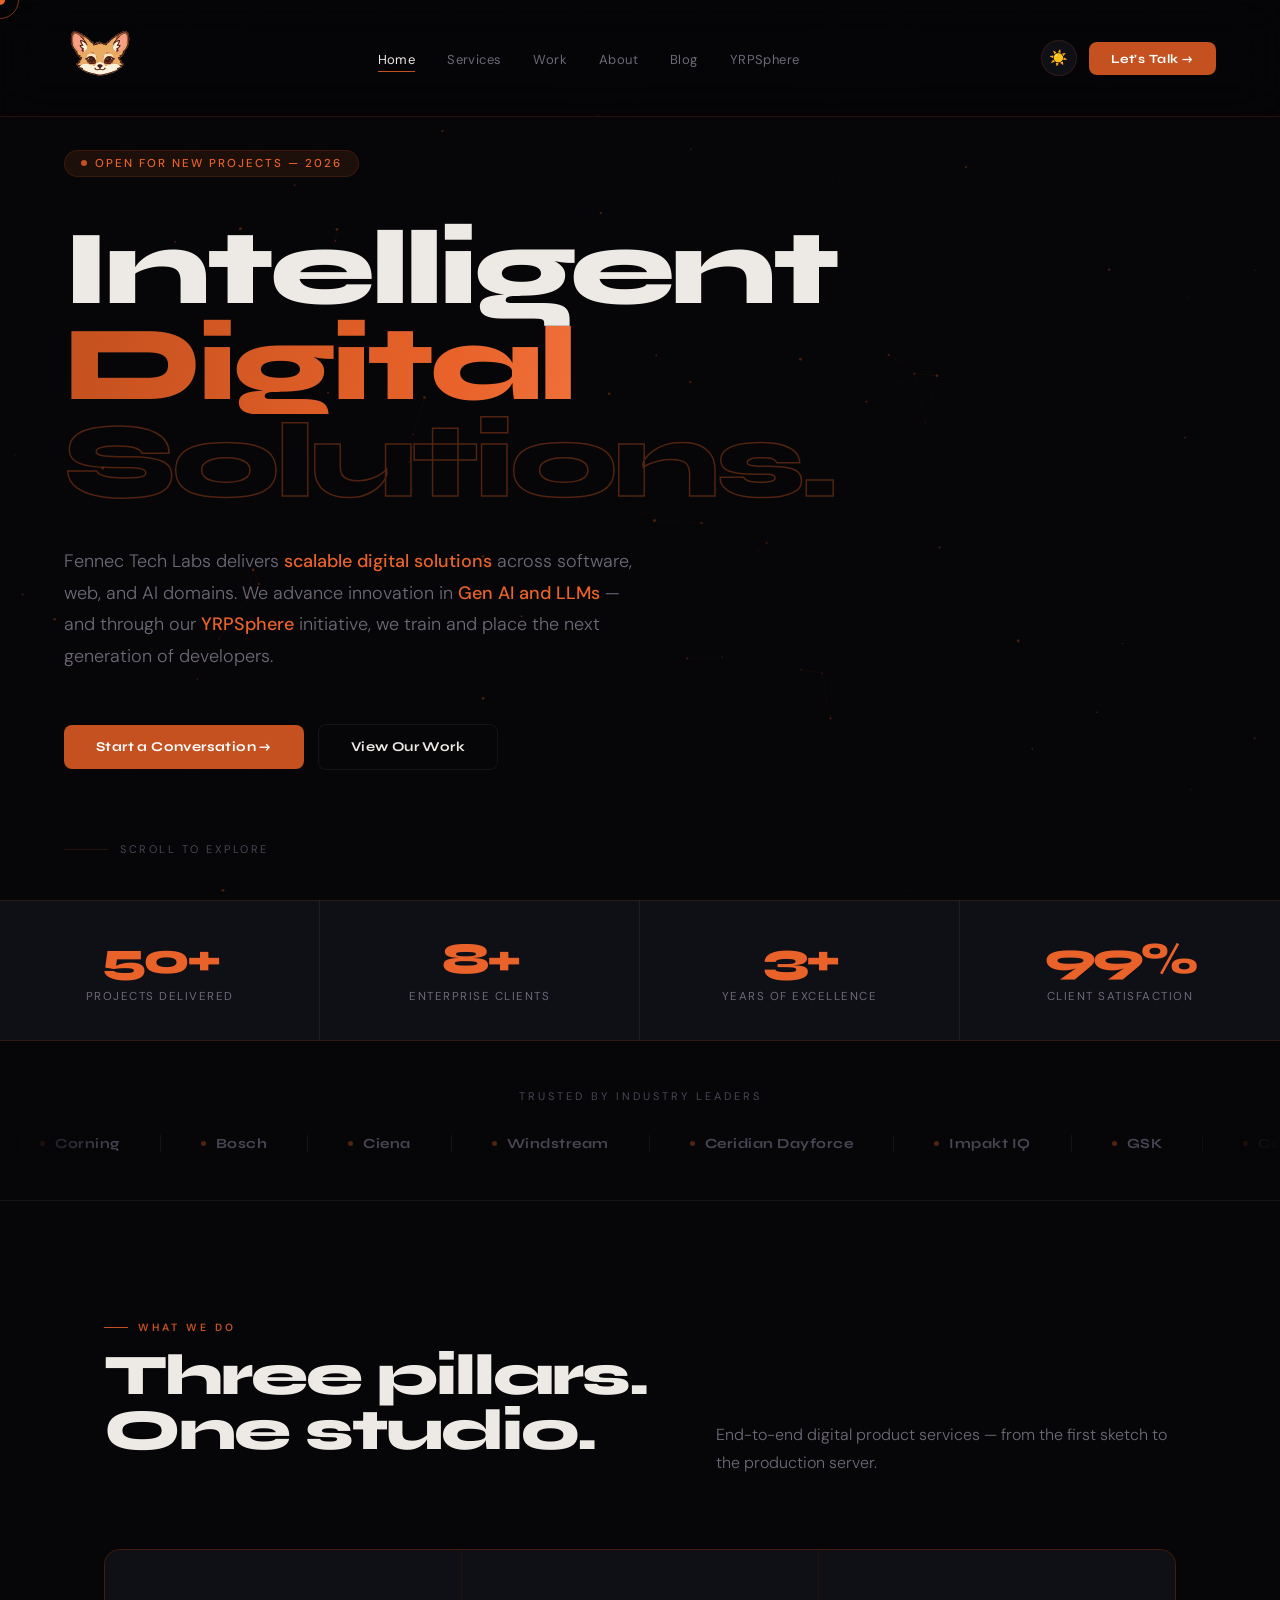
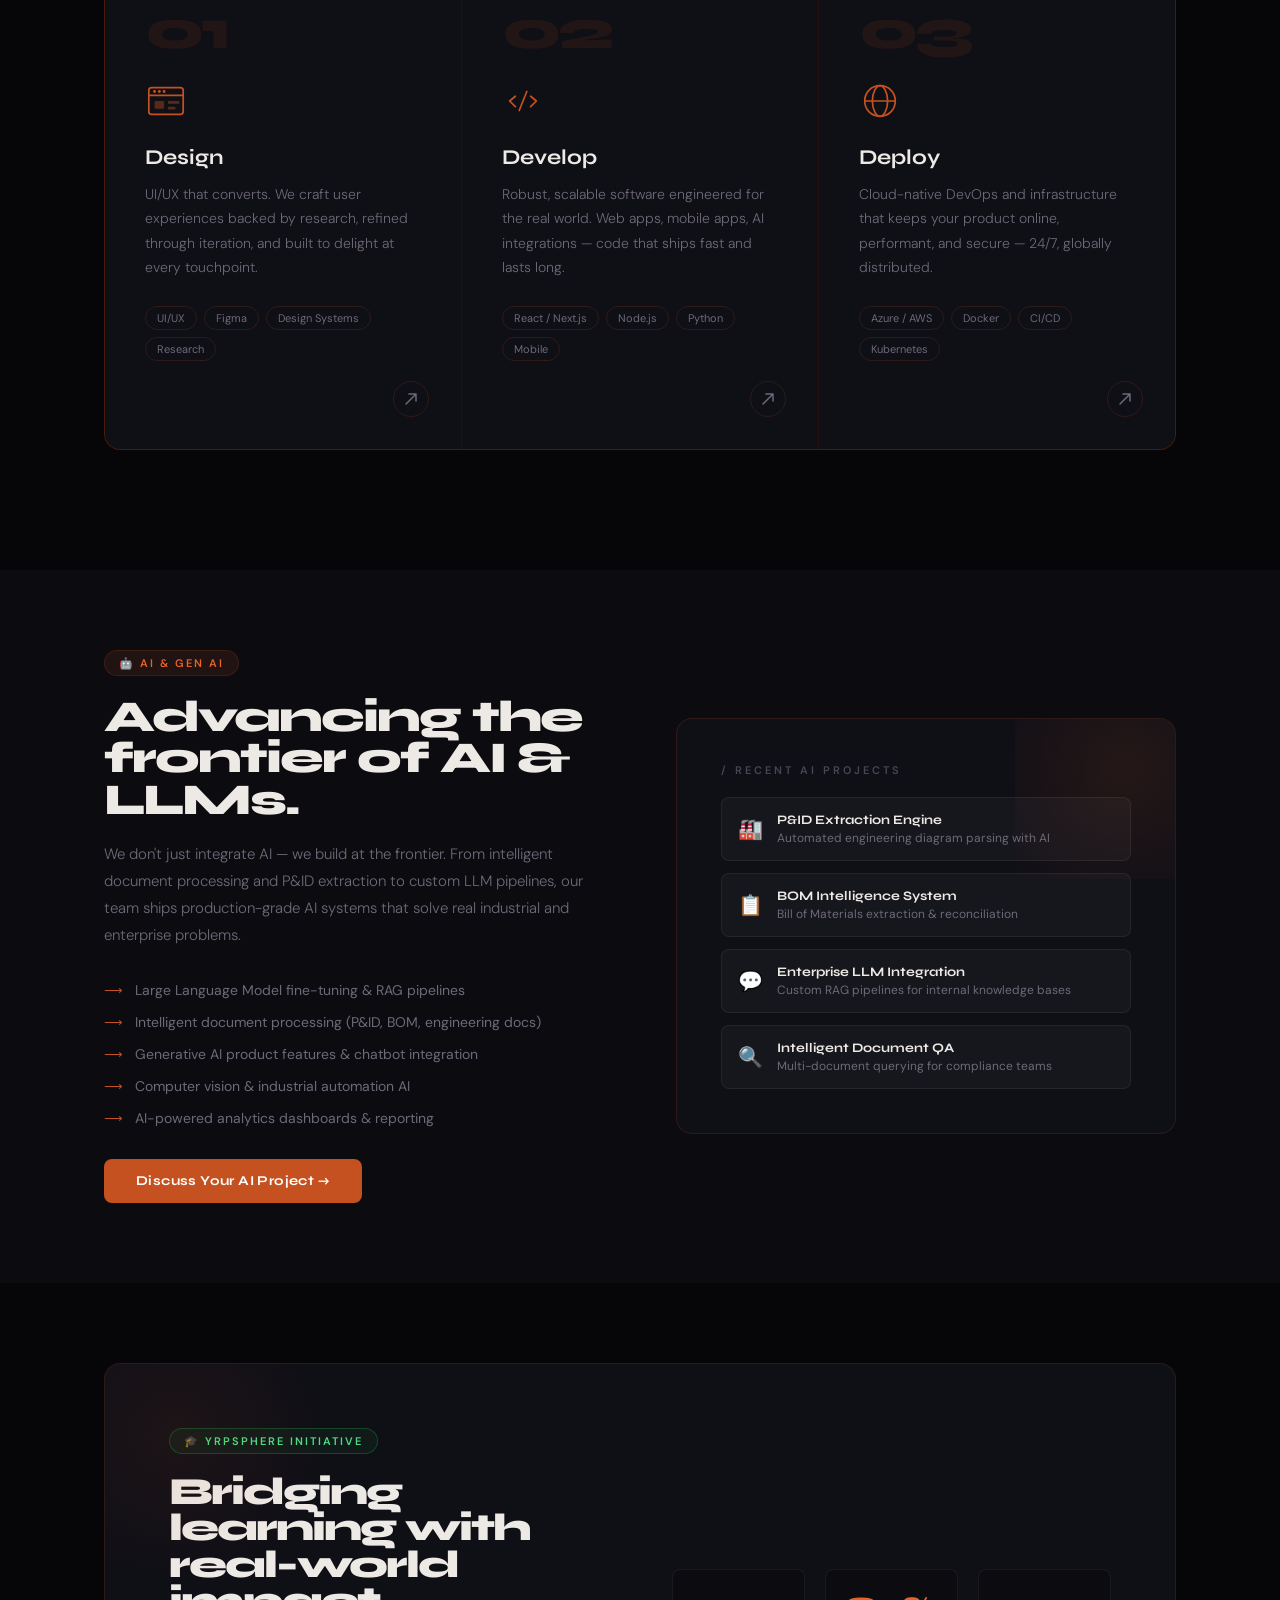
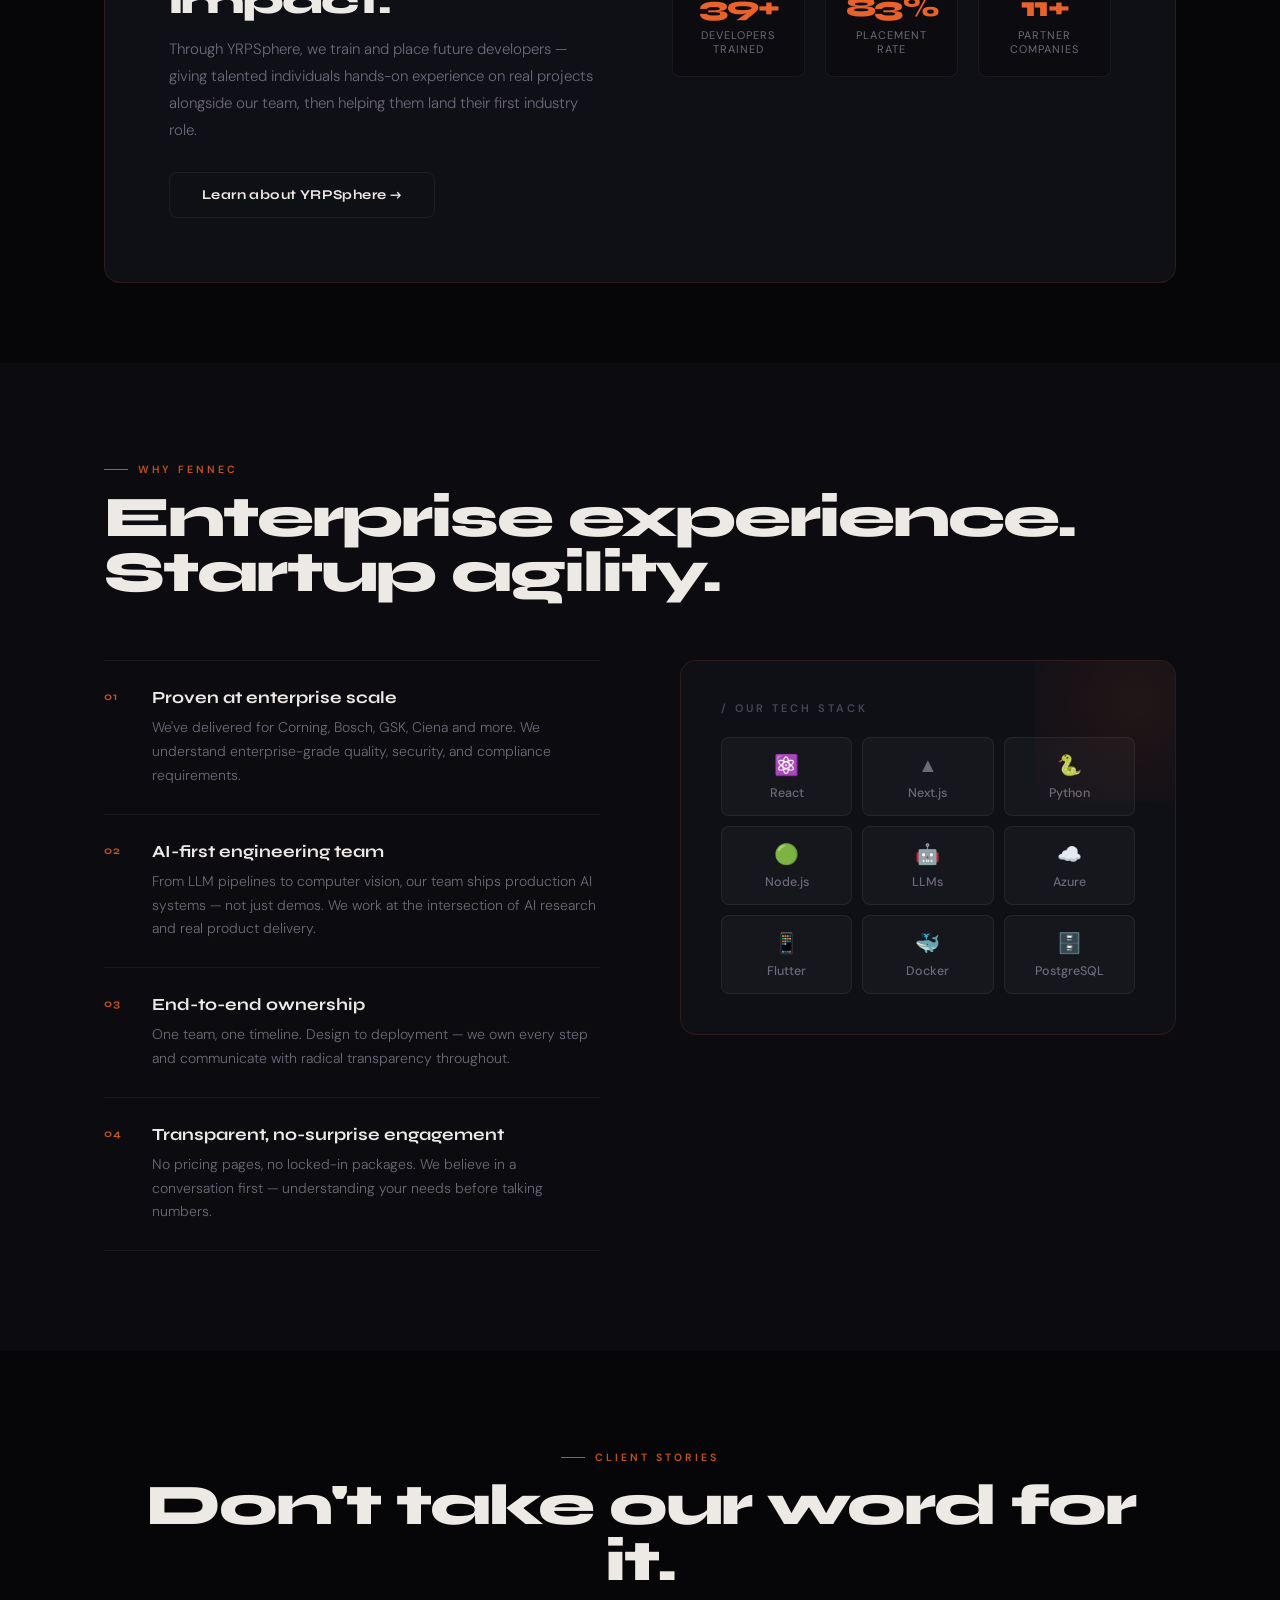
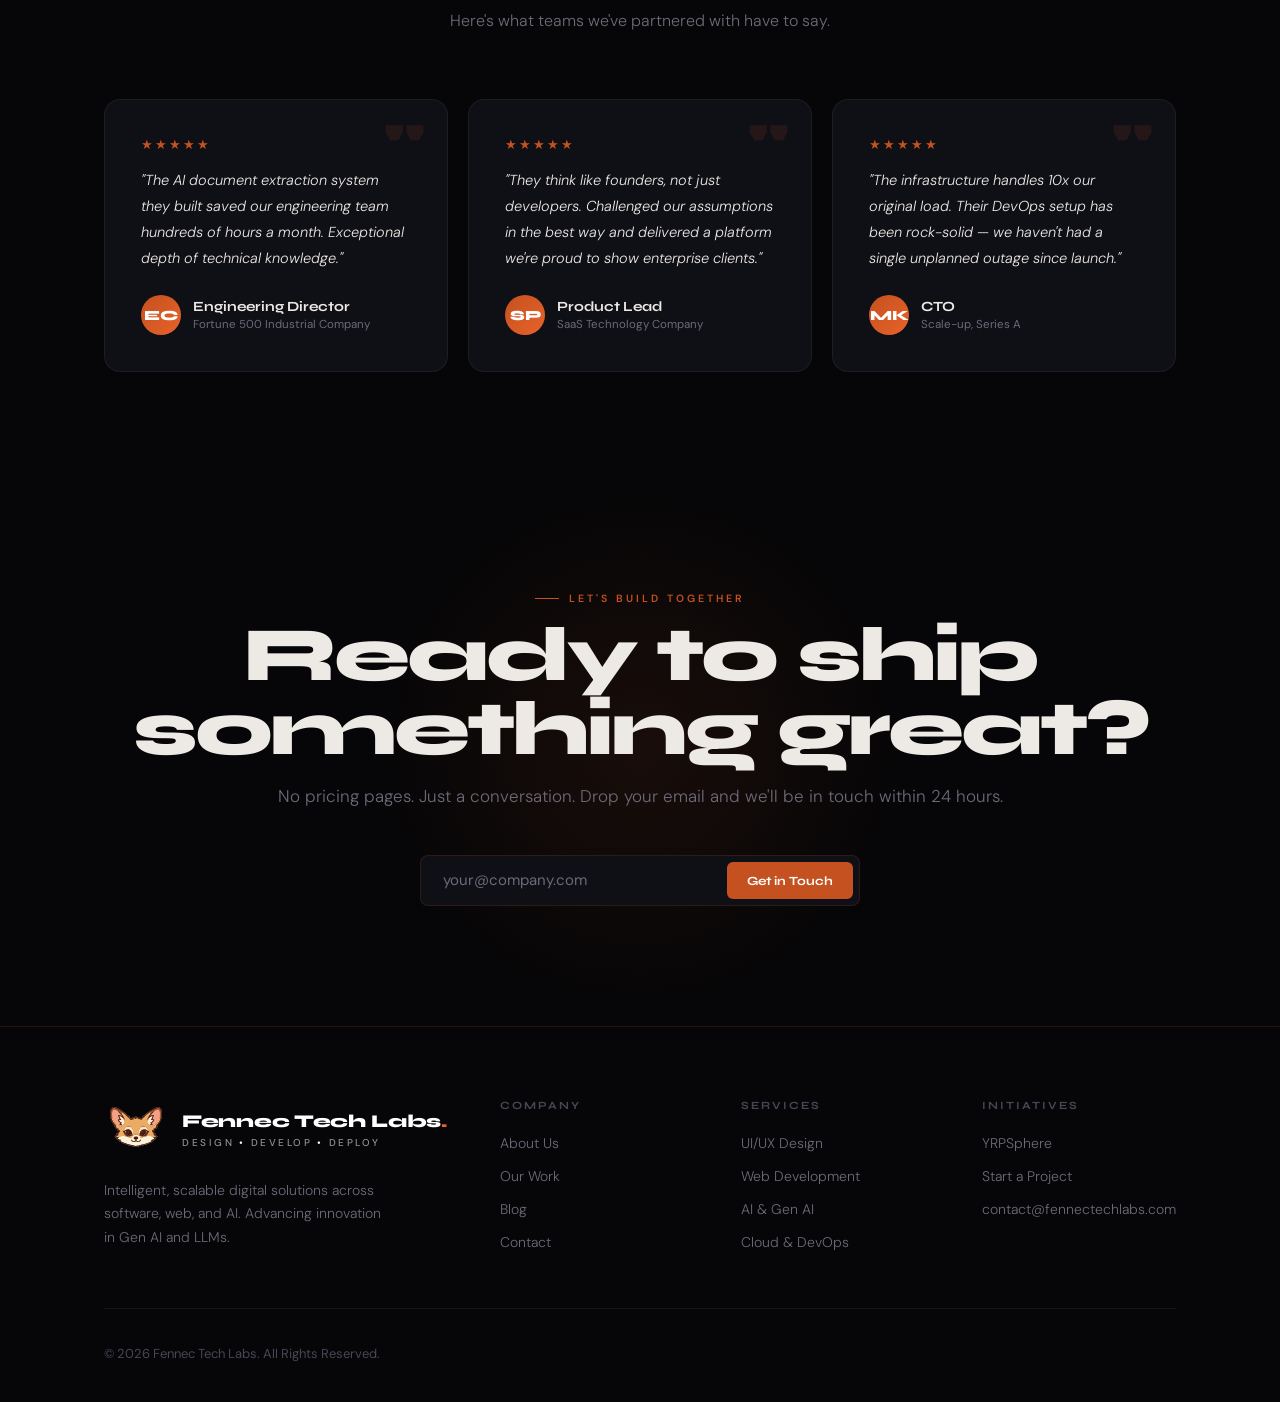
==== commit 8399520f: "fix: logic issues" ====
--- a/index.html
+++ b/index.html
@@ -1316,7 +1316,7 @@
               online, performant, and secure — 24/7, globally distributed.
             </p>
             <div class="svc-tags">
-              <span class="tag">AWS / GCP</span><span class="tag">Docker</span
+              <span class="tag">Azure / AWS</span><span class="tag">Docker</span
               ><span class="tag">CI/CD</span><span class="tag">Kubernetes</span>
             </div>
             <div class="svc-arrow">
@@ -1517,7 +1517,7 @@
                 <div class="tech-pill"><span class="ti">🐍</span>Python</div>
                 <div class="tech-pill"><span class="ti">🟢</span>Node.js</div>
                 <div class="tech-pill"><span class="ti">🤖</span>LLMs</div>
-                <div class="tech-pill"><span class="ti">☁️</span>AWS</div>
+                <div class="tech-pill"><span class="ti">☁️</span>Azure</div>
                 <div class="tech-pill"><span class="ti">📱</span>Flutter</div>
                 <div class="tech-pill"><span class="ti">🐳</span>Docker</div>
                 <div class="tech-pill">
